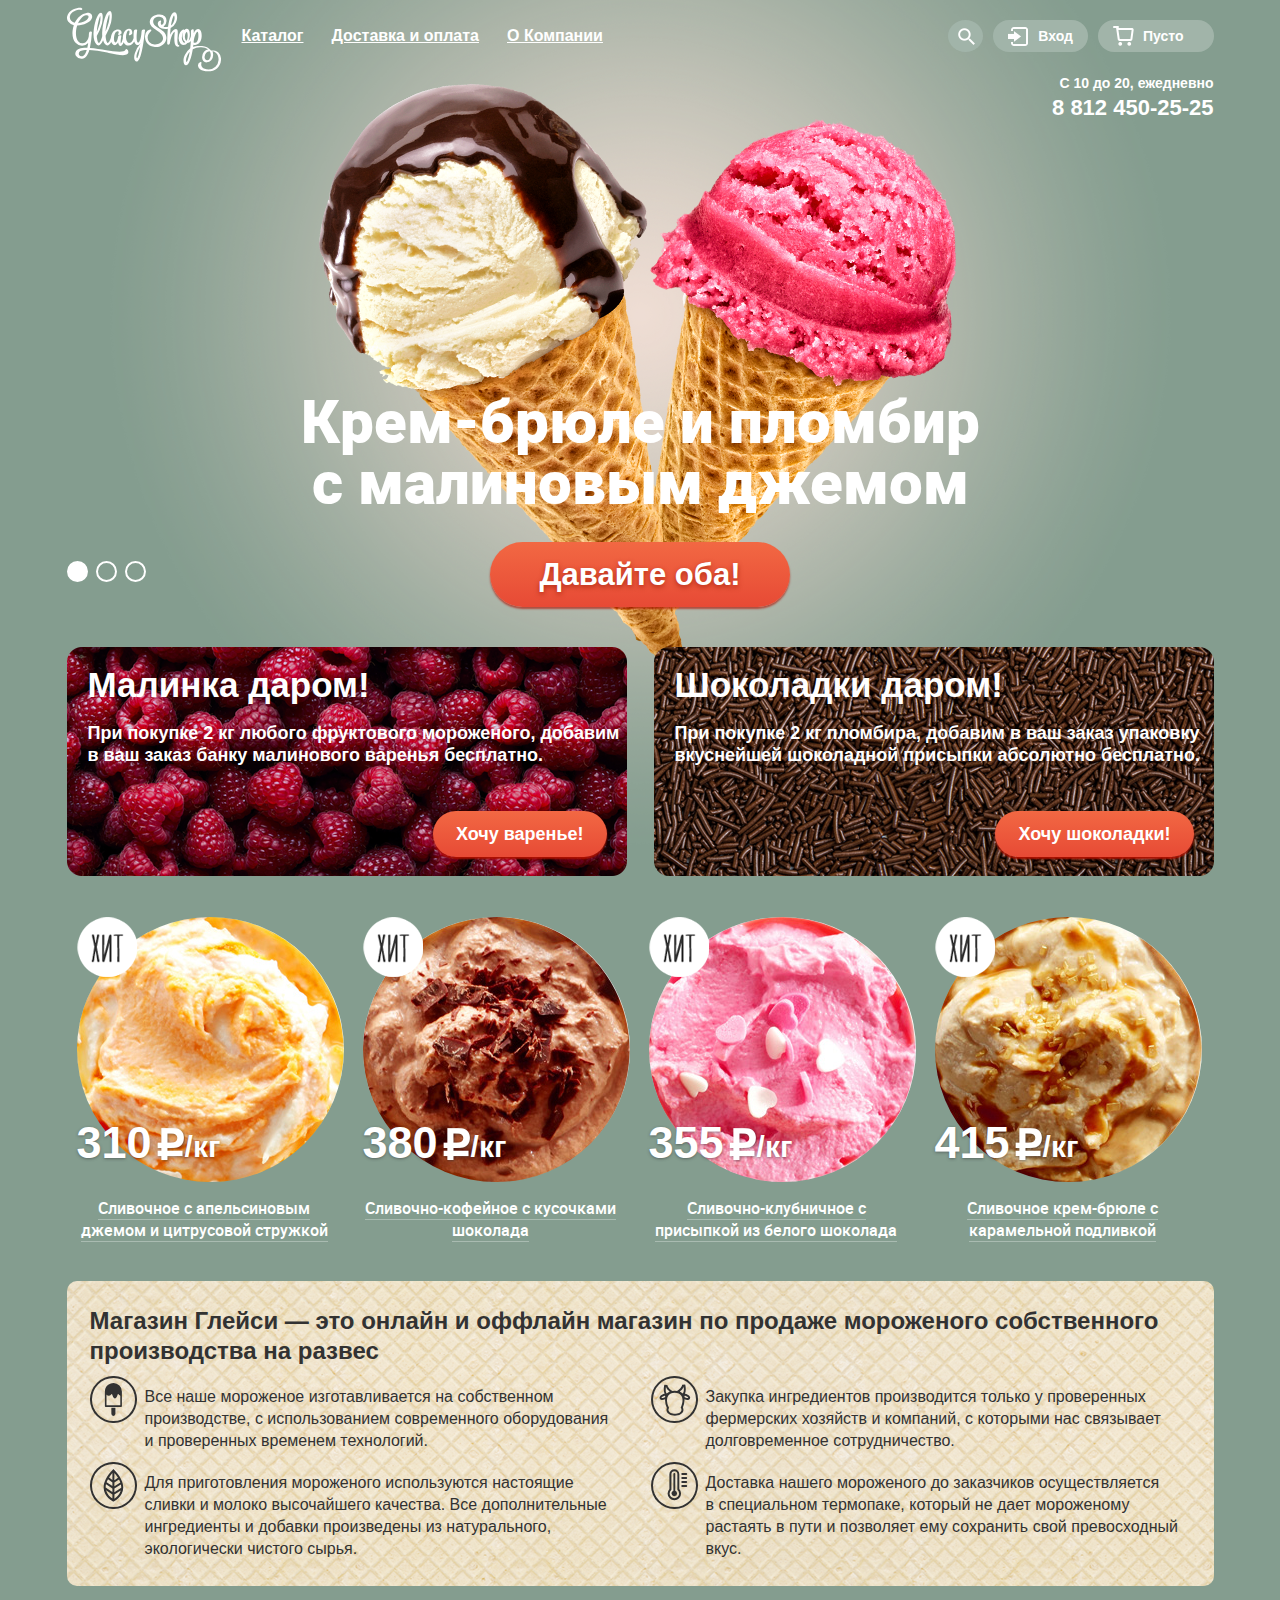
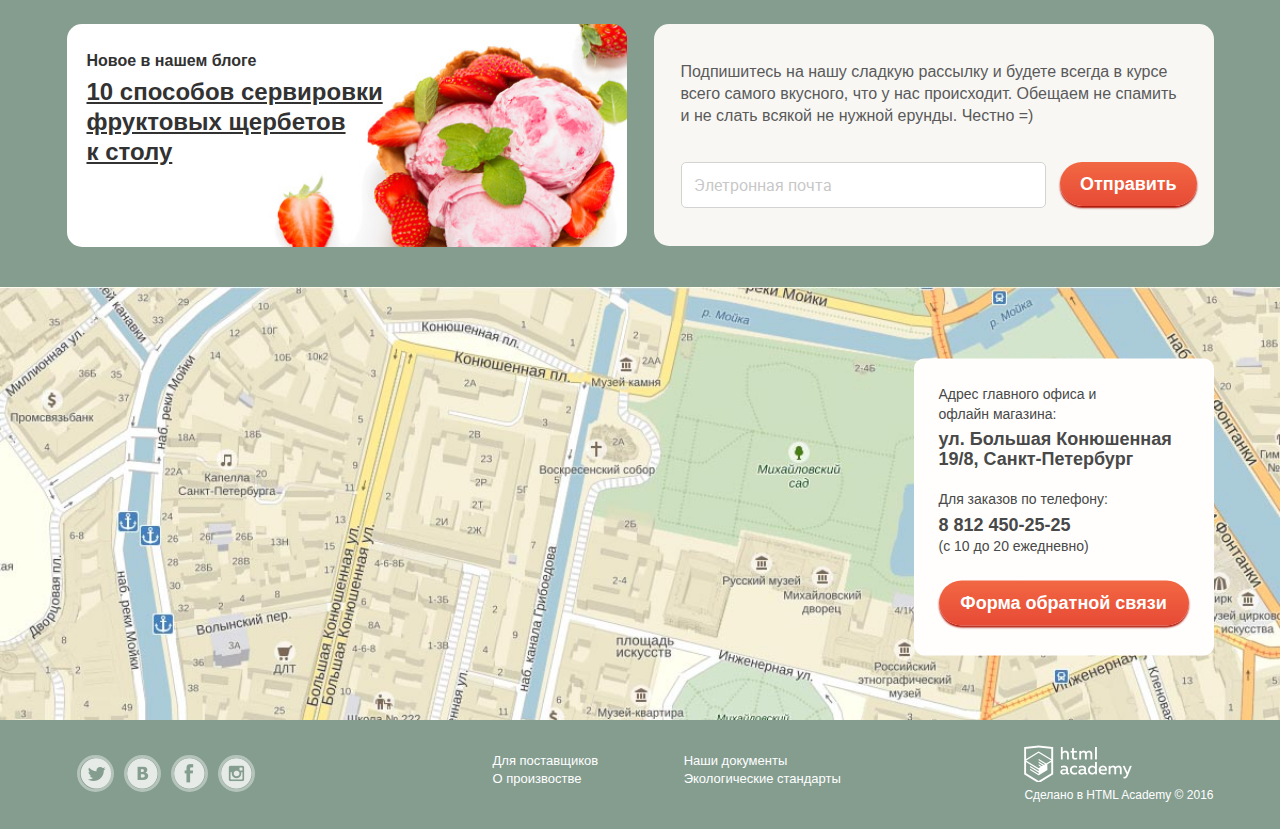
==== index.html @ 2d8edfc9 "16.05" ====
<!DOCTYPE html>
<html lang="ru">

<head>
    <meta charset="UTF-8">
    <title>Gllacy</title>
    <link rel="stylesheet" href="js/modernizr-custom.js">
    <link rel="stylesheet" href="css/normalize.css">
    <link href="css/style.min.css" rel="stylesheet">
</head>

<body>
    <input type="radio" id="btn-1" name="toggle" checked>
    <input type="radio" id="btn-2" name="toggle">
    <input type="radio" id="btn-3" name="toggle">
    <div class="site-wrapper">
        <div class="container">
            <header class="header-top clearfix">
                <nav class="navigation">
                    <img class="logo-img" src="img/main-logo.svg" width="154" height="65" alt="Лого">
                    <ul class="menu">
                        <li class="menu-item"><a href="catalog.html">Каталог</a>
                            <ul class="sub-menu">
                                <li><a href="#">Новинки</a></li>
                                <li><a href="#">Сливочное</a></li>
                                <li><a href="#">Щербеты</a></li>
                                <li><a href="#">Фруктовый лед</a></li>
                                <li><a href="#">Мелорин</a></li>
                            </ul>
                        </li>
                        <li class="menu-item"><a href="#">Доставка и оплата</a></li>
                        <li class="menu-item"><a href="#">О Компании</a></li>
                    </ul>
                </nav>
                <div class="site-actions">
                    <div class="search">
                        <a href="#"></a>
                        <div class="search-wrapper">
                            <form action="#" method="post">
                                <input type="search" name="search" placeholder="Что ищем?">
                            </form>
                        </div>
                    </div>
                    <div class="user-block">
                        <a href="#">Вход</a>
                        <div class="user-wrapper clearfix">
                            <form action="#" method="post">
                                <input type="email" name="email" placeholder="Электронная почта">
                                <input type="password" name="password" placeholder="Пароль">
                                <button type="submit" class="btn btn-user">Войти</button>
                                <ul class="user-items">
                                    <li class="user-item"><a href="#">Забыли пароль?</a></li>
                                    <li class="user-item"><a href="#">Новая регистрация</a></li>
                                </ul>
                            </form>
                        </div>
                    </div>
                    <div class=" basket ">
                        <a href="# ">Пусто</a>
                    </div>
                </div>
            </header>
            <div class="header-bottom clearfix ">
                <div class="site-info clearfix ">
                    <div class="work-time ">С 10 до 20, ежедневно</div>
                    <div class="phone ">8 812 450-25-25</div>
                </div>
            </div>
        </div>
        <main class="content clearfix">
            <div class="container">
                <div class="slider ">
                    <div class="slide" id="slide1">
                        <div class="slide-title ">Крем-брюле и пломбир с малиновым джемом</div>
                        <a class="slide-btn" href="# ">Давайте оба!</a>
                    </div>
                    <div class="slide" id="slide2">
                        <div class="slide-title ">Шоколадный пломбир и лимонный сорбет</div>
                        <a class="slide-btn" href="# ">Давайте оба!</a>
                    </div>
                    <div class="slide" id="slide3">
                        <div class="slide-title ">Пломбир с помадкой и клубничный щербет</div>
                        <a class="slide-btn" href="# ">Давайте оба!</a>
                    </div>
                    <div class="slider-controls ">
                        <label for="btn-1"></label>
                        <label for="btn-2"></label>
                        <label for="btn-3"></label>
                    </div>
                </div>
                <div class="banner clearfix ">
                    <div class="banner-item banner-item-left clearfix ">
                        <div class="banner-title ">Малинка даром!</div>
                        <div class="banner-description ">
                            <p>
                                При покупке 2 кг любого фруктового мороженого, добавим
                                <br> в ваш заказ банку малинового варенья бесплатно.
                            </p>
                        </div>
                        <a href="# " class="btn btn-link ">Хочу варенье!</a>
                    </div>
                    <div class="banner-item banner-item-right clearfix ">
                        <div class="banner-title ">Шоколадки даром!</div>
                        <div class="banner-description ">
                            <p>
                                При покупке 2 кг пломбира, добавим в ваш заказ упаковку
                                <br> вкуснейшей шоколадной присыпки абсолютно бесплатно.
                            </p>
                        </div>
                        <a href="# " class="btn btn-link ">Хочу шоколадки!</a>
                    </div>
                </div>
                <section class="products clearfix ">
                    <article class="products-item product-item-hit ">
                        <div class="product-img ">
                            <a href="# " class="product-link "><img src="img/orange-cream.jpg " width="267" height="267" alt="Картинка товара"></a>
                        </div>
                        <div class="product-price">
                            310<span class="product-icon"></span><span class="weight ">/кг</span>
                        </div>
                        <div class="product-title ">
                            <a href="# " class="product-title-link">Сливочное с апельсиновым джемом и цитрусовой стружкой</a>
                        </div>
                        <div class="product-btn">
                            <a class="btn btn-view" href="#">Быстрый просмотр</a>
                        </div>
                    </article>
                    <article class="products-item product-item-hit">
                        <div class="product-img ">
                            <a href="# " class="product-link "><img src="img/coffee-cream.jpg" width="267" height="267" alt="Картинка товара "></a>
                        </div>
                        <div class="product-price ">
                            380<span class="product-icon "></span><span class="weight ">/кг</span>
                        </div>
                        <div class="product-title ">
                            <a href="# " class="product-title-link ">Сливочно-кофейное с кусочками шоколада</a>
                        </div>
                        <div class="product-btn">
                            <a class="btn btn-view" href="#">Быстрый просмотр</a>
                        </div>
                    </article>
                    <article class="products-item product-item-hit ">
                        <div class="product-img ">
                            <a href="# " class="product-link "><img src="img/strawberry-сream.jpg " width="267" height="267" alt="Картинка товара"></a>
                        </div>
                        <div class="product-price ">
                            355<span class="product-icon "></span><span class="weight">/кг</span>
                        </div>
                        <div class="product-title ">
                            <a href="# " class="product-title-link ">Сливочно-клубничное с присыпкой из белого шоколада</a>
                        </div>
                        <div class="product-btn">
                            <a class="btn btn-view" href="#">Быстрый просмотр</a>
                        </div>
                    </article>
                    <article class="products-item product-item-hit ">
                        <div class="product-img ">
                            <a href="# " class="product-link "><img src="img/caramel-cream.jpg " width="267" height="267" alt="Картинка товара "></a>
                        </div>
                        <div class="product-price ">
                            415<span class="product-icon "></span><span class="weight">/кг</span>
                        </div>
                        <div class="product-title ">
                            <a href="# " class="product-title-link ">Сливочное крем-брюле с карамельной подливкой</a>
                        </div>
                        <div class="product-btn">
                            <a class="btn btn-view" href="#">Быстрый просмотр</a>
                        </div>
                    </article>
                </section>
                <article class="features clearfix ">
                    <div class="features-title ">
                        <p>
                            Магазин Глейси — это онлайн и оффлайн магазин по продаже мороженого собственного производства на развес
                        </p>
                    </div>
                    <div class="features-box-left">
                        <div class="feature-item feature-cream-icon">
                            <p>
                                Все наше мороженое изготавливается на собственном
                                <br/> производстве, с использованием современного оборудования
                                <br/> и проверенных временем технологий.
                            </p>
                        </div>
                        <div class="feature-item feature-leaf-icon">
                            <p>
                                Для приготовления мороженого используются настоящие
                                <br/> сливки и молоко высочайшего качества. Все дополнительные
                                <br/> ингредиенты и добавки произведены из натурального,
                                <br/> экологически чистого сырья.
                            </p>
                        </div>
                    </div>
                    <div class="features-box-right ">
                        <div class="feature-item feature-cow-icon">
                            <p>
                                Закупка ингредиентов производится только у проверенных
                                <br/> фермерских хозяйств и компаний, с которыми нас связывает
                                <br/> долговременное сотрудничество.
                                <br/>
                            </p>
                        </div>
                        <div class="feature-item feature-therm-icon">
                            <p>
                                Доставка нашего мороженого до заказчиков осуществляется
                                <br/> в специальном термопаке, который не дает мороженому
                                <br/> растаять в пути и позволяет ему сохранить свой превосходный
                                <br/> вкус.
                            </p>
                        </div>
                    </div>
                </article>
                <section class="news clearfix ">
                    <article class="news-box-blog ">
                        <div class="news-blog-title ">Новое в нашем блоге</div>
                        <div class="news-blog-text ">
                            <a href="# " class="news-blog-link">
                                <p>
                                    10 способов сервировки
                                    <br>фруктовых щербетов
                                    <br> к столу
                                </p>
                            </a>
                        </div>
                    </article>
                    <article class="news-box-email ">
                        <div class="email-text ">
                            <p>
                                Подпишитесь на нашу сладкую рассылку и будете всегда в курсе
                                <br/> всего самого вкусного, что у нас происходит. Обещаем не спамить
                                <br/> и не слать всякой не нужной ерунды. Честно =)
                            </p>
                        </div>
                        <form action="index.html " method="post">
                            <input type="email" name="email" placeholder="Элетронная почта">
                            <button class="btn btn-submit " type="submit" name="button">Отправить</button>
                        </form>
                    </article>
                </section>
            </div>
            <section class="contacts clearfix">
                <div class="container">
                    <article class="feedback">
                        <div class="feedback-text">
                            <p>
                                Адрес главного офиса и офлайн магазина:
                            </p>
                        </div>
                        <div class="feedback-address">
                            <p>
                                ул. Большая Конюшенная 19/8, Санкт-Петербург
                            </p>
                        </div>
                        <div class="feedback-text">
                            <p>
                                Для заказов по телефону:
                            </p>
                        </div>
                        <div class="feedback-phone">
                            <span>
                              8 812 450-25-25
                            </span>
                        </div>
                        <div class="feedback-text">
                            <p>
                                (с 10 до 20 ежедневно)
                            </p>
                        </div>
                        <a href="form.html" class="btn btn-feedback">Форма обратной связи</a>
                    </article>
                </div>
            </section>
            <div class="map-img ">
                <iframe src="https://www.google.com/maps/embed?pb=!1m18!1m12!1m3!1d1998.5991043651625!2d30.320894616253973!3d59.93879418187619!2m3!1f0!2f0!3f0!3m2!1i1024!2i768!4f13.1!3m3!1m2!1s0x4696310fca5ba729%3A0xea9c53d4493c879f!2z0JHQvtC70YzRiNCw0Y8g0JrQvtC90Y7RiNC10L3QvdCw0Y8g0YPQuy4sIDE5LCDQodCw0L3QutGCLdCf0LXRgtC10YDQsdGD0YDQsywgMTkxMTg2!5e0!3m2!1sru!2sru!4v1463131102841" width="100%" height="430" frameborder="0" style="border:0" allowfullscreen></iframe>
            </div>
        </main>
        <footer class="main-footer">
            <div class="container clearfix ">
                <section class="footer-social ">
                    <a class="social-btn social-btn-tw" href="#"></a>
                    <a class="social-btn social-btn-vk" href="#"></a>
                    <a class="social-btn social-btn-fb" href="#"></a>
                    <a class="social-btn social-btn-inst" href="#"></a>
                </section>
                <section class="info">
                    <ul class="footer-menu ">
                        <li>
                            <a href="#" class="heart-icon">Для поставщиков</a>
                        </li>
                        <li>
                            <a href="#">О произвостве</a>
                        </li>
                        <li>
                            <a href="#">Наши документы</a>
                        </li>
                        <li>
                            <a href="#">Экологические стандарты</a>
                        </li>
                    </ul>
                </section>
                <section class="footer-copyright">
                    <div class="footer-logo">
                        <img class="footer-logo-img " src="img/html-logo.png " width="108" height="37" alt="Лого" />
                    </div>
                    <div class="copyright">
                        Сделано в HTML Academy &copy; 2016
                    </div>
                </section>
            </div>
        </footer>
        <div class="modal-content">
            <a href="#" class="modal-content-close">Закрыть</a>
            <h2 class="modal-content-title">Мы обязательно вам ответим!</h2>
            <form class="login-form" action="#" method="post">
                <div class="textinput">
                    <input type="text" id="name" placeholder="Как вас зовут?" required/>
                    <label for="name"></label>
                </div>
                <div class="textinput">
                    <input type="email" id="email" placeholder="Ваша почта для ответа?" required/>
                    <label for="email"></label>
                </div>
                <textarea placeholder="Напишите что-нибудь..."></textarea>
                <button class="btn btn-submit" type="submit">Отправить</button>
            </form>
        </div>
    </div>
    <script src="js/script.min.js"></script>

</body>

</html>
---- css/style.min.css ----
body{font-family:"Roboto","Arial",sans-serif;min-width:1200px;color:#fff}body>input[type=radio]{display:none}.inner-page{background:#849d8f url(../img/bg-1.jpg);color:#fff}body,html{width:100%;height:100%}.site-wrapper{min-width:940px;background-color:#849d8f;background-image:url("../img/ice cream-1-bg.png");background-repeat:no-repeat;background-position:top center;-webkit-transition:background-image .5s ease,background-color .5s ease;transition:background-image .5s ease,background-color .5s ease}.site-wrapper:after,.site-wrapper:before{content:"";visibility:hidden;background-image:url("../img/ice cream-1-bg.png")}.site-wrapper:after{background-image:url("../img/ice cream-2-bg.png")}img{max-width:100%;height:auto}p,ul{padding:0;margin:0}li{list-style:none}a{text-decoration:none;color:#fff}a:hover{color:#ffbc9e}.clearfix::after{content:"";display:table;clear:both}.container{width:1147px;padding:0 26px;margin:0 auto}.inner-page .main-footer .container{border-top:1px solid #a9bbb1}.sprite-basket-goods-icon{width:21px;height:20px;background-position:-10px -10px}.sprite-basket-hover-icon,.sprite-basket-icon{width:21px;height:20px;background-position:-10px -50px}.sprite-basket-icon{background-position:-10px -90px}.sprite-check-active{width:20px;height:20px;background-position:-10px -130px}.sprite-check-disabled{width:20px;height:20px;background-position:-10px -170px}.sprite-check-hover-active{width:20px;height:20px;background-position:-10px -210px}.sprite-search-hover-icon,.sprite-search-icon{width:17px;height:17px;background-position:-10px -472px}.sprite-search-icon{background-position:-10px -509px}.sprite-sprite{width:61px;height:937px;background-position:-10px -546px}.sprite-user-hover-icon,.sprite-user-icon{width:20px;height:19px;background-position:-10px -1605px}.sprite-user-icon{background-position:-10px -1644px}.sprite-x-icon{width:10px;height:10px;background-position:-10px -1734px}.sprite-fb-icon,.sprite-inst-icon{width:31px;height:31px;background-position:-10px -10px}.sprite-inst-icon{background-position:-10px -61px}.sprite-tw-icon,.sprite-vk-icon{width:31px;height:31px;background-position:-10px -112px}.sprite-vk-icon{background-position:-10px -163px}.sprite{background-image:url(../img/sprite/sprite-radio.png);background-repeat:no-repeat;display:block}.sprite-radio-active{width:21px;height:22px;background-position:-10px -10px}.sprite-radio-disabled{width:21px;height:22px;background-position:-51px -10px}.sprite-radio-hover-active{width:21px;height:22px;background-position:-10px -52px}.header-top{min-height:75px}.logo-img{display:inline-block;vertical-align:top;width:154px;height:65px;padding-top:7px;float:left;margin-right:7px}.navigation{width:850px;float:left;font-size:16px;font-weight:700}.menu{padding:0;font-size:0;margin:20px 0 0}.menu>li,.menu>li>a{display:inline-block;vertical-align:top}.menu>li{position:relative;padding-bottom:5px}.menu>li>a{padding:7px 14px;font-size:16px;line-height:18px;text-decoration:underline}.menu>li:hover>a,.menu>li>a:active{color:#333;background:#f7f6f3;border-radius:30px;text-decoration:none}.menu>li>a:active{box-shadow:inset 0 2px 1px 0 #696969}.inner-page .menu a.nav-logo{padding:0}.inner-page .menu>.active>a{background:#d07058;border-radius:30px;text-decoration:none}.inner-page .navigation li.active{padding-bottom:5px}.sub-menu>li.creamy-active>a{background:#d07058}.sub-menu{position:absolute;margin:0;padding:0;font-size:0;left:0;top:100%;width:145px;background:#fff;border-radius:5px;z-index:10;display:none;box-shadow:0 20px 20px 0 rgba(0,0,0,.4);overflow:hidden}.sub-menu a{font-size:14px;line-height:16px;color:#373737;font-weight:400;padding:8px 0 8px 20px;text-decoration:none;position:relative}.inner-page .basket:hover .basket-form,.menu li:hover .sub-menu,.search:hover .search-wrapper,.sub-menu a,.user-block:hover .user-wrapper{display:block}.sub-menu>li:hover a{display:block;background:#fbded8;color:#373737}.sub-menu>li:active a{background:#f6b5a5;color:#373737}.sub-menu li:first-of-type a{font-weight:700}.sub-menu li:first-of-type a::after{content:"";position:absolute;left:6px;width:90%;bottom:0;height:1px;background:#d1d0ce}.site-actions{max-width:300px;float:right;margin-top:20px;margin-bottom:10px;font-size:0;font-weight:700}.basket,.search,.user-block{position:relative;display:inline-block;vertical-align:top;font-size:14px;line-height:16px}.basket,.search{padding-bottom:5px}.search a{display:block;width:35px;height:32px;border-radius:50%;margin-right:10px;background:#a1b4a9}.search a:hover,.search-wrapper,.search:hover a{background:#f8f7f4}.search a:hover::before,.search::before,.search:hover a::before{position:absolute;content:"";left:10px;bottom:12px;width:17px;height:17px;background-image:url(../img/sprite/sprite.png);background-repeat:no-repeat;background-position:-10px -509px}.search a:hover::before,.search:hover a::before{background-position:-10px -472px}.search-wrapper{display:none;position:absolute;right:5px;top:100%;width:325px;padding:20px 15px;border-radius:10px;box-shadow:0 20px 20px 0 rgba(0,0,0,.4);z-index:10}.search-wrapper input[type=search]{width:100%;padding:10px;font-size:14px;line-height:24px;color:#999;border-radius:5px;border:1px solid #d3d3d2;font-family:"Robotoregular","Arial",sans-serif;outline:none}.search-wrapper input[type=search]:hover{border:2px solid #d3d3d2;padding:9px;outline:none}.search-wrapper input[type=search]:focus{border:2px solid #8fbdec;padding:9px;outline:none}.user-block{padding-bottom:5px}.user-block>a{display:block;border-radius:30px;padding:8px 15px 8px 45px;margin-right:10px;background:#a1b4a9}.user-block:hover a,.user-block>a:hover{color:#373737;background:#f8f7f4}.user-block::before,.user-block:hover>a::before,.user-block>a:hover::before{position:absolute;left:15px;bottom:11px;content:"";width:20px;height:19px;background-image:url(../img/sprite/sprite.png);background-position:-10px -1644px}.user-block:hover>a::before,.user-block>a:hover::before{background-position:-10px -1605px}.user-wrapper{display:none;position:absolute;right:5px;top:100%;width:245px;padding:20px 15px;background:#f8f7f4;border-radius:10px;box-shadow:0 20px 20px 0 rgba(0,0,0,.4);z-index:10}.user-wrapper input[type=email],input[type=password]{width:240px;padding:10px;font-size:14px;line-height:24px;color:#999;border-radius:5px;margin-bottom:20px;border:1px solid #d3d3d2;font-family:"Robotoregular","Arial",sans-serif;box-sizing:border-box}.user-wrapper input[type=email]:hover,input[type=password]:hover{border:2px solid #d3d3d2;padding:9px;outline:none}.user-wrapper input[type=email]:focus,input[type=password]:focus{border:2px solid #8fbdec;padding:9px;outline:none}.user-wrapper a{display:inline-block;text-align:center;vertical-align:top;padding:0;margin:0 0 8px;font-size:13px;background:#f8f7f4;color:#323232;text-decoration:underline}.user-wrapper a:hover{color:#ffbc9e}.inner-page .basket{position:relative;padding-bottom:5px}.basket>a{display:block;border-radius:30px;padding:8px 30px 8px 45px;background:#a1b4a9}.inner-page .basket>a{padding-right:15px}.basket:hover>a,.basket>a:hover{color:#373737;background:#f8f7f4}.basket>a:before,.basket>a:hover::before,.inner-page .basket:hover>a:before,.inner-page .basket>a:before{position:absolute;left:15px;bottom:11px;content:"";width:21px;height:20px;background-image:url(../img/sprite/sprite.png);background-position:-10px -90px}.basket>a:hover::before,.inner-page .basket:hover>a:before,.inner-page .basket>a:before{background-position:-10px -10px}.basket>a:hover::before{background-position:-10px -50px}.inner-page .basket-form{position:absolute;right:5px;top:100%;display:none;padding:20px 15px;color:#323232;background:#f8f7f4;border-radius:10px;box-shadow:0 20px 20px 0 rgba(0,0,0,.4);z-index:10}.basket-form-top,table{width:535px;border-bottom:1px solid #cacac7}.basket-form-top{margin-bottom:15px}table{height:110px;font-size:13px;line-height:16px;font-weight:400;border-collapse:collapse;color:#323232}td{vertical-align:center}.column-close{width:20px;position:relative}.close-icon-strawberry::before,.close-icon::before{content:"";position:absolute;top:20px;left:0;width:10px;height:10px;background-image:url(../img/sprite/sprite.png);background-repeat:no-repeat;background-position:-10px -1734px;cursor:pointer}.close-icon-strawberry::before{top:10px}.column-img{text-align:center}.column-img-strawberry{width:33px;vertical-align:top}.column-text{width:260px;padding-left:10px}.column-text-strawberry{padding-bottom:5px}.column-weight{width:120px;text-align:left}.column-weight span{color:#999}.column-weight-strawberry{padding-bottom:20px}.column-price{width:70px;text-align:center}.column-price-strawberry{padding-bottom:20px}.basket-form-sum{float:right;margin-bottom:15px}.site-info{min-height:40px;max-width:270px;font-weight:700;float:right}.work-time{float:right;font-size:14px;line-height:16px;margin-bottom:5px}.phone{font-size:22px;line-height:24px;float:right}.slider{position:relative;padding-top:270px;text-align:center;color:#fff;margin-bottom:40px}.slide-title{font-family:"Robotoblack","Arial",sans-serif;width:700px;margin:0 auto 30px;font-weight:800;font-size:60px;line-height:61px}.slide-btn{display:inline-block;padding:12px 50px;font-weight:600;font-size:31px;line-height:41px;vertical-align:top;color:#fff;text-decoration:none;text-shadow:0 2px 5px rgba(160,32,11,.76);background:#f26843;background:-webkit-linear-gradient(top,#f26843 0%,#e74a35 100%);background:linear-gradient(to bottom,#f26843 0%,#e74a35 100%);border-radius:100px;box-shadow:0 2px 2px rgba(172,16,0,.64)}.slide-btn:hover{color:#fff;background:-webkit-linear-gradient(top,#f58669 0%,#ec6f5e 100%);background:linear-gradient(to bottom,#f58669 0%,#ec6f5e 100%);box-shadow:0 2px 2px #ac1000}.slide-btn:active{background:-webkit-linear-gradient(top,#d84732 0%,#e1613e 100%);background:linear-gradient(to bottom,#d84732 0%,#e1613e 100%);box-shadow:inset 0 2px 2px #ac1000}.slider-controls label{display:inline-block;width:17px;height:17px;margin-right:8px;vertical-align:top;background-color:transparent;border:2px solid #fff;border-radius:50%;cursor:pointer}.slider-controls label:hover{background:#b2c1b7}.slider-controls{position:absolute;bottom:25px;left:0;z-index:20;font-size:0}.slide,input[type=checkbox],input[type=radio]{display:none}#btn-1:checked~.site-wrapper #slide1,#btn-2:checked~.site-wrapper #slide2,#btn-3:checked~.site-wrapper #slide3{display:block}#btn-1:checked~.site-wrapper label[for=btn-1],#btn-2:checked~.site-wrapper label[for=btn-2],#btn-3:checked~.site-wrapper label[for=btn-3]{background-color:#fff}#btn-1:checked~.site-wrapper{background-color:#849d8f;background-image:url("../img/ice cream-3-bg.png")}#btn-2:checked~.site-wrapper{background-color:#8996a6;background-image:url("../img/ice cream-2-bg.png")}#btn-3:checked~.site-wrapper{background-color:#9d8b84;background-image:url("../img/ice cream-1-bg.png")}.btn{display:inline-block;vertical-align:top;font-weight:700;background:-webkit-linear-gradient(top,#f26843 0%,#e74a35 100%);background:linear-gradient(to bottom,#f26843 0%,#e74a35 100%);border-radius:30px;box-shadow:0 2px 2px 0 #ac1000;outline:none;border:none;cursor:pointer}.btn:hover{background:#f17d64;color:#fff;box-shadow:0 1px 2px 0 #ac1000}.btn:active{background:-webkit-linear-gradient(top,#e74a35 0%,#f26843 100%);background:linear-gradient(to bottom,#e74a35 0%,#f26843 100%);color:#fff;box-shadow:inset 0 2px 2px 0 #942718}.btn-new{padding:8px 27px;font-size:16px;line-height:16px;font-weight:500;background:#a6b7ad;color:#fcfcfc;border:2px solid #f9f9f9;box-shadow:none}.btn-new:hover{background:#fbfcfb;color:#353535;border-color:#fbfcfb;box-shadow:none}.btn-new:active{padding:10px 29px;background:#eaeaea;color:#353535;border:none;box-shadow:inset 0 2px 1px 0 #696969}.button{display:inline-block;vertical-align:top;margin-top:25px}.btn-feedback,.btn-link{font-size:18px;text-align:center}.btn-link{float:right;padding:11px 23px;margin-right:20px;line-height:24px}.btn-feedback{width:250px;min-height:44px;line-height:45px;vertical-align:middle;margin-top:20px;margin-bottom:30px}.btn-submit,.btn-user{font-size:18px;line-height:24px}.btn-submit{border:none;position:relative;padding:10px 20px;color:#fff}.btn-user{padding:10px 23px;color:#fefefe;float:left;margin-right:15px}.btn-basket,.btn-view{font-size:18px;line-height:24px;font-weight:700;padding:10px 15px}.btn-basket{clear:both;float:right}.btn-view{font-family:"Robotoregular","Arial",sans-serif;display:inline-block;vertical-align:top;text-align:center;width:80%;margin-bottom:5px}.breadcrumbs{float:left;margin-top:25px}.breadcrumbs ul{margin:0;padding:0;font-size:0}.breadcrumbs li{display:inline-block;vertical-align:top;font-size:14px;line-height:16px}.breadcrumbs li a{display:inline;border-bottom:1px solid #a9bbb1}.breadcrumbs li:last-child{margin-right:0}.breadcrumbs li::before{content:"»";margin-right:5px}.breadcrumbs li:first-child:before{display:none}.inner-page .page-title h1{padding:0;font-size:35px;line-height:41px;margin:0 0 25px}.filters{font-size:0;margin-bottom:30px;font-family:'Robotomedium';font-weight:500}.select{display:inline-block;vertical-align:top;font-size:16px;line-height:18px}.select-title{margin-left:15px;margin-bottom:7px;font-size:14px;line-height:16px}.form-top select,.form-top select:hover{background-repeat:no-repeat;background-position:90% center}.form-top select{height:36px;text-align:left;padding:6px 25px 6px 15px;margin-right:15px;border-radius:30px;outline:none;border:none;-webkit-appearance:none;-moz-appearance:none;-ms-appearance:none;appearance:none;text-indent:.01px;background-color:#a9bab0;color:#fff;background-image:url(../img/marker.png)}.form-top select:hover{background-color:#fff;color:#323232;background-image:url(../img/marker-hover.png)}.form-top select,.range,.range-title,.select-title{display:inline-block;vertical-align:top}.range-title{line-height:16px;margin-left:12px;margin-bottom:7px;font-size:14px}.range{margin-right:15px;font-size:16px}.range-filter{width:220px;margin:auto}.range-controls{position:relative;height:36px;padding:0 15px;background:#aabbb1;border-radius:30px;overflow:hidden}.scale{margin-top:17px;height:3px;background:#d7dcde}.bar{height:3px;width:117px;background:#f8f7f4}.toggle{position:absolute;top:9px;width:4px;height:4px;border:8px solid #fff;background:#ababab;cursor:pointer;border-radius:50%}.min-toggle,.toggle{left:30px}.max-toggle{left:140px}.max-toggle:hover,.min-toggle:hover{width:5px;height:5px}.radio{display:inline-block;vertical-align:top;font-size:16px}.radio-title{font-size:14px;line-height:16px;margin-left:12px;margin-bottom:7px}.radio-items li{display:inline-block;vertical-align:top}.radio span{margin-top:7px}.radio-items{font-size:16px;line-height:18px;background:#aabbb1;padding-top:9px;padding-bottom:9px;padding-right:15px;border-radius:30px}input[type=radio]+label{position:relative;cursor:pointer;line-height:18px;padding-left:45px}input[type=radio]+label::before{content:"";position:absolute;top:0;left:-10px;display:block;width:20px;height:20px;border:1px solid #f7f6f3;border-radius:50%;margin-left:25px;overflow:hidden}input[type=radio]+label:hover::before{content:"";width:18px;height:18px;border:2px solid #fff}input[type=radio]:checked+label::after{content:"";position:absolute;top:0;left:15px;width:21px;height:22px;background-image:url(../img/sprite/sprite-radio.png);background-position:-10px -10px;background-repeat:no-repeat}input[type=radio]:disabled+label::before{content:"";position:absolute;top:0;left:-10px;display:block;width:20px;height:20px;border:1px solid #b2c1b7;border-radius:50%;margin-left:25px;overflow:hidden}input[type=radio]:disabled+label::after{content:"";position:absolute;top:0;left:15px;width:21px;height:22px;background-image:url(../img/sprite/sprite-radio.png);background-position:-51px -10px;background-repeat:no-repeat}.form-top{margin-bottom:15px}.checkbox,.checkbox-items li,.checkbox-title,.pagination li{display:inline-block;vertical-align:top}.checkbox-title{font-size:14px;margin-left:13px;margin-bottom:5px}.checkbox-items ul{margin:0;padding:0}.checkbox-items{height:20px;width:700px;background:#aabbb1;padding-top:8px;padding-bottom:8px;border-radius:30px;margin-right:15px}input[type=checkbox]+label{position:relative;cursor:pointer;font-size:16px;padding-left:52px}input[type=checkbox]+label::before{content:"";position:absolute;top:0;left:-10px;display:block;width:18px;height:18px;border:1px solid #f7f6f3;border-radius:5px;margin-left:25px}input[type=checkbox]+label:hover::before{width:16px;height:16px;content:"";border:2px solid #fff}input[type=checkbox]:checked+label::after{content:"";position:absolute;top:0;left:15px;width:20px;height:20px;background-image:url(../img/sprite/sprite.png);background-position:-10px -130px}input[type=checkbox]:disabled+label::before{content:"";position:absolute;top:0;left:-10px;display:block;width:20px;height:20px;border:1px solid #b2c1b7;margin-left:25px;overflow:hidden}input[type=checkbox]:disabled+label::after{content:"";position:absolute;top:0;left:15px;width:21px;height:22px;background-image:url(../img/sprite/sprite.png);background-position:-10px -170px;background-repeat:no-repeat}.banner{margin-bottom:30px}.banner-title{padding-bottom:17px;font-size:35px;line-height:41px;font-weight:700}.banner-item{padding-top:17px;padding-bottom:20px;padding-left:21px;width:539px;border-radius:10px}.banner-item-left{float:left;background:url(../img/banner-bg.png) no-repeat}.banner-item-right{float:right;background:url(../img/banner-bg2.png) no-repeat}.banner-description{font-size:18px;padding-bottom:45px;line-height:22px;font-weight:700}.inner-page .products{margin-bottom:28px}.products{font-size:0}.products-item{display:inline-block;vertical-align:top;position:relative;padding:10px 10px 0;width:266px;margin-bottom:20px}.products-item:nth-child(4n){margin-right:0}.product-item-hit{position:relative}.product-item-hit::before{content:"";position:absolute;width:60px;height:60px;background:url(../img/hit.png) no-repeat 0 0}.product-title{display:inline-block;vertical-align:top;width:255px;padding-bottom:24px;max-height:40px;text-align:center}.product-title-link{font-family:"Robotomedium","Arial",sans-serif;display:inline;font-size:16px;line-height:22px;font-weight:400;border-bottom:1px solid #a9bbb1}.products-item:hover a.product-title-link{text-decoration:none;color:#fff;border:none}.product-price{position:absolute;top:210px;padding-right:40px;font-size:45px;font-weight:700;text-shadow:0 1px 3px rgba(49,50,53,.5)}.product-link{width:267px;height:265px;margin-bottom:15px;display:block;border-radius:50%;overflow:hidden}.product-icon{display:inline-block;vertical-align:top;width:29px;height:45px;margin-left:4px;background:url(../img/rub-icon.png) no-repeat 0 10px;text-shadow:0 1px 3px rgba(49,50,53,.5)}.product-btn{display:none;text-align:center;padding:0 10px 10px;background:rgba(248,247,244,.3);margin:0 -10px -59px;position:relative;z-index:2;border-radius:0 0 5px 5px}.products-item:hover{background:rgba(248,247,244,.2);z-index:2;border-radius:5px 5px 0 0;box-shadow:0 20px 20px rgba(0,0,0,.1)}.products-item:hover .product-btn{display:block;box-shadow:0 20px 20px rgba(0,0,0,.1)}.weight{display:inline-block;vertical-align:bottom;font-size:30px;line-height:45px;text-shadow:0 1px 3px rgba(49,50,53,.5)}.paginator{position:relative;font-size:0;float:right;margin-bottom:25px}.pagination{padding:0;margin:0;font-size:16px;line-height:18px;font-weight:700}.pagination li a{display:block;padding:4px 8px;color:#fff}.next,.prev{text-indent:-10000px;background-repeat:no-repeat}.prev{margin-right:10px;background:url(../img/prev-arrow.png) no-repeat center center}.next{margin-left:10px;background:url(../img/next-arrow.png) no-repeat center center}.pagination li a:hover{background:#9db1a5;border-radius:50%}.pagination li .prev:active,.pagination li .prev:hover{background-color:none;background:url(../img/prev-arrow.png) no-repeat center center;border-radius:0}.pagination li .next:active,.pagination li .next:hover{background-color:none;background:url(../img/next-arrow.png) no-repeat center center;border-radius:0}.pagination li a.active,.pagination li a:active{background-color:#fff;color:#000;border-radius:50%}.features{padding-top:25px;padding-left:23px;margin-bottom:38px;border-radius:10px;background:#e8d8b4 url(../img/seo-bg.png)}.features-title{padding-bottom:10px;font-size:24px;line-height:30px;font-weight:700;color:#323232}.features-box-left{margin-right:26px}.features-box-left,.features-box-right{position:relative;width:535px;float:left}.feature-item{padding-left:55px;padding-top:10px;color:#323232;font-size:16px;line-height:22px;font-weight:400;margin-bottom:26px}.feature-item:nth-child(2n){padding-top:20px}.feature-item:nth-child(odd){margin-bottom:0}.feature-cream-icon{background:url(../img/ice-cream-icon.svg) no-repeat 0 0}.feature-leaf-icon{background:url(../img/leaf-icon.svg) no-repeat 0 10px}.feature-cow-icon{background:url(../img/cow-icon.svg) no-repeat 0 0}.feature-therm-icon{background:url(../img/therm-icon.svg) no-repeat 0 10px}.news-box-blog{padding-top:26px;padding-left:20px;width:540px;float:left;background:url(../img/article-bg.jpg) no-repeat;background-size:cover;border-radius:15px}.news-blog-title{padding-bottom:5px;font-size:16px;font-weight:700;line-height:22px;color:#323232}.news-blog-text{padding-bottom:80px}.news-blog-link{font-size:24px;line-height:30px;font-weight:700;text-decoration:underline;color:#323232}.news-blog-link:hover{color:#e84d37}.news-box-email{padding-top:37px;padding-bottom:38px;padding-left:27px;width:533px;float:right;background:#f8f7f4;border-radius:15px}.email-text{padding-bottom:35px;font-size:16px;line-height:22px;color:#5a5a5a;font-weight:400}.news-box-email input[type=email]{width:365px;padding:10px 25px 10px 12px;min-height:40px;font-family:"Robotoregular","Arial",sans-serif;border:1px solid #d3d3d2;border-radius:5px;margin-right:10px;font-size:16px;line-height:24px;color:#999;box-sizing:border-box}.news-box-email input[type=email]:hover{padding:9px 24px 9px 11px;border:2px solid #d3d3d2;outline:none}.news-box-email input[type=email]:focus{padding:9px 24px 9px 11px;border:2px solid #8fbdec;outline:none}.news{margin-bottom:40px}.container{position:relative}.feedback{position:absolute;top:220px;right:26px;-webkit-transform:translateY(-50%);transform:translateY(-50%);width:250px;padding-top:25px;padding-left:25px;padding-right:25px;background:#fffefd;border-radius:10px}.feedback-text{width:195px;color:#484948;font-size:14px;line-height:20px;font-weight:400px;margin-bottom:5px}.feedback-address,.feedback-phone{font-size:18px;color:#484948;font-weight:700}.feedback-address{margin-bottom:20px;line-height:20px}.feedback-phone{line-height:22px}.modal-content{display:none;position:fixed;top:50%;left:50%;margin-top:-232px;margin-left:-238px;width:480px;padding:20px 20px 0;color:#999;background:#f8f7f4;z-index:1000;box-sizing:border-box}@-webkit-keyframes bounce{0%{-webkit-transform:translateY(-2000px);transform:translateY(-2000px)}70%{-webkit-transform:translateY(30px);transform:translateY(30px)}90%{-webkit-transform:translateY(-10px);transform:translateY(-10px)}to{-webkit-transform:translateY(0);transform:translateY(0)}}.modal-content-show{display:block;-webkit-animation:bounce .6s;animation:bounce .6s}.modal-content-close{display:block;height:22px;position:absolute;top:10px;right:15px;width:22px;font-size:0;border:0;outline:0;cursor:pointer;z-index:100}.modal-content-close::after,.modal-content-close::before{content:"";position:absolute;top:10px;left:2px;width:19px;height:3px;background:#000;border-radius:1px}.modal-content-close::before{-webkit-transform:rotate(45deg);transform:rotate(45deg)}.modal-content-close::after{-webkit-transform:rotate(-45deg);transform:rotate(-45deg)}.modal-content-title{font-size:24px;line-height:28px;padding:0;margin:0 0 20px;color:#323232}.body{font-family:sans-serif;margin:0 auto;width:100%;max-width:500px}.textinput{height:44px;margin-bottom:20px;position:relative;width:100%}.textinput input,.textinput label{width:60%;cursor:text;font-size:16px;line-height:24px;padding:9px 15px;position:absolute}.textinput input{border:1px solid #d3d3d2;border-radius:5px}.textinput input:hover{border:2px solid #d3d3d2;padding:8px 14px;border-radius:5px}.textinput input:focus{border:2px solid #8fbdec;padding:8px 14px;border-radius:5px;outline:none}.textinput label{color:#d3d3d2}textarea{width:95%;padding:12px 11px;min-height:155px;margin-bottom:20px;border-radius:5px;border:1px solid #d3d3d2}textarea:hover{border:1px solid #d3d3d2;box-shadow:0 0 0 1px #d3d3d2}textarea:focus{border:1px solid #8fbdec;box-shadow:0 0 0 1px #d3d3d2;outline:none}.login-form .btn-submit{float:right;margin-bottom:28px}.map-img{height:433px;background:url(../img/map.jpg) 0 0 no-repeat;background-size:cover}.footer-social{padding-left:10px;min-height:45px;margin-top:35px;margin-bottom:27px;margin-right:28px;font-size:0;width:370px;float:left}.social-btn{display:inline-block;vertical-align:top;font-size:16px;border:3px solid #c2cec7;border-radius:50%;margin-right:10px;background-image:url(../img/sprite/sprite-social.png);background-repeat:no-repeat}.social-btn-tw,.social-btn-tw:active,.social-btn-tw:hover{width:31px;height:31px;background-position:-10px -112px;opacity:.8}.social-btn-tw:active,.social-btn-tw:hover{opacity:1}.social-btn-tw:active{box-shadow:0 2px 1px 0 #888 inset}.social-btn-vk,.social-btn-vk:active,.social-btn-vk:hover{width:31px;height:31px;background-position:-10px -163px;opacity:.8}.social-btn-vk:active,.social-btn-vk:hover{opacity:1}.social-btn-vk:active{box-shadow:0 2px 1px 0 #888 inset}.social-btn-fb{opacity:.8}.social-btn-fb,.social-btn-fb:active,.social-btn-fb:hover{width:31px;height:31px;background-position:-10px -10px}.social-btn-fb:hover{opacity:1}.social-btn-fb:active{box-shadow:0 2px 1px 0 #888 inset;opasity:1}.social-btn-inst,.social-btn-inst:active,.social-btn-inst:hover{width:31px;height:31px;background-position:-10px -61px;opacity:.8}.social-btn-inst:active,.social-btn-inst:hover{opacity:1}.social-btn-inst:active{box-shadow:0 2px 1px 0 #888 inset}.info{min-height:45px;float:left;margin-top:32px;margin-bottom:27px;margin-right:20px}.info a:hover{color:#fff;text-decoration:underline}.footer-menu{-webkit-column-count:2;-moz-column-count:2;column-count:2}.footer-menu li a{font-size:13px;line-height:18px;display:block;position:relative;padding-left:18px}.footer-menu li a::before{display:none;content:"";position:absolute;top:2px;left:0;width:15px;height:15px;background:url(../img/heart.svg) no-repeat 0 0}.footer-menu,.footer-menu li a:hover::before{display:block}.copyright{font-size:12px;line-height:18px}.footer-copyright{margin-top:25px;margin-bottom:25px;max-width:255px;float:right}@font-face{font-family:'robotoblack';src:url(../fonts/roboto-black-webfont.woff2) format('woff2'),url(../fonts/roboto-black-webfont.woff) format('woff');font-weight:400;font-style:normal}@font-face{font-family:'robotoblack_italic';src:url(../fonts/roboto-blackitalic-webfont.woff2) format('woff2'),url(../fonts/roboto-blackitalic-webfont.woff) format('woff');font-weight:400;font-style:normal}@font-face{font-family:'robotobold';src:url(../fonts/roboto-bold-webfont.woff2) format('woff2'),url(../fonts/roboto-bold-webfont.woff) format('woff');font-weight:400;font-style:normal}@font-face{font-family:'robotobold_italic';src:url(../fonts/roboto-bolditalic-webfont.woff2) format('woff2'),url(../fonts/roboto-bolditalic-webfont.woff) format('woff');font-weight:400;font-style:normal}@font-face{font-family:'robotoitalic';src:url(../fonts/roboto-italic-webfont.woff2) format('woff2'),url(../fonts/roboto-italic-webfont.woff) format('woff');font-weight:400;font-style:normal}@font-face{font-family:'robotolight';src:url(../fonts/roboto-light-webfont.woff2) format('woff2'),url(../fonts/roboto-light-webfont.woff) format('woff');font-weight:400;font-style:normal}@font-face{font-family:'robotolight_italic';src:url(../fonts/roboto-lightitalic-webfont.woff2) format('woff2'),url(../fonts/roboto-lightitalic-webfont.woff) format('woff');font-weight:400;font-style:normal}@font-face{font-family:'robotomedium';src:url(../fonts/roboto-medium-webfont.woff2) format('woff2'),url(../fonts/roboto-medium-webfont.woff) format('woff');font-weight:400;font-style:normal}@font-face{font-family:'robotomedium_italic';src:url(../fonts/roboto-mediumitalic-webfont.woff2) format('woff2'),url(../fonts/roboto-mediumitalic-webfont.woff) format('woff');font-weight:400;font-style:normal}@font-face{font-family:'robotoregular';src:url(../fonts/roboto-regular-webfont.woff2) format('woff2'),url(../fonts/roboto-regular-webfont.woff) format('woff');font-weight:400;font-style:normal}@font-face{font-family:'robotothin';src:url(../fonts/roboto-thin-webfont.woff2) format('woff2'),url(../fonts/roboto-thin-webfont.woff) format('woff');font-weight:400;font-style:normal}@font-face{font-family:'robotothin_italic';src:url(../fonts/roboto-thinitalic-webfont.woff2) format('woff2'),url(../fonts/roboto-thinitalic-webfont.woff) format('woff');font-weight:400;font-style:normal}
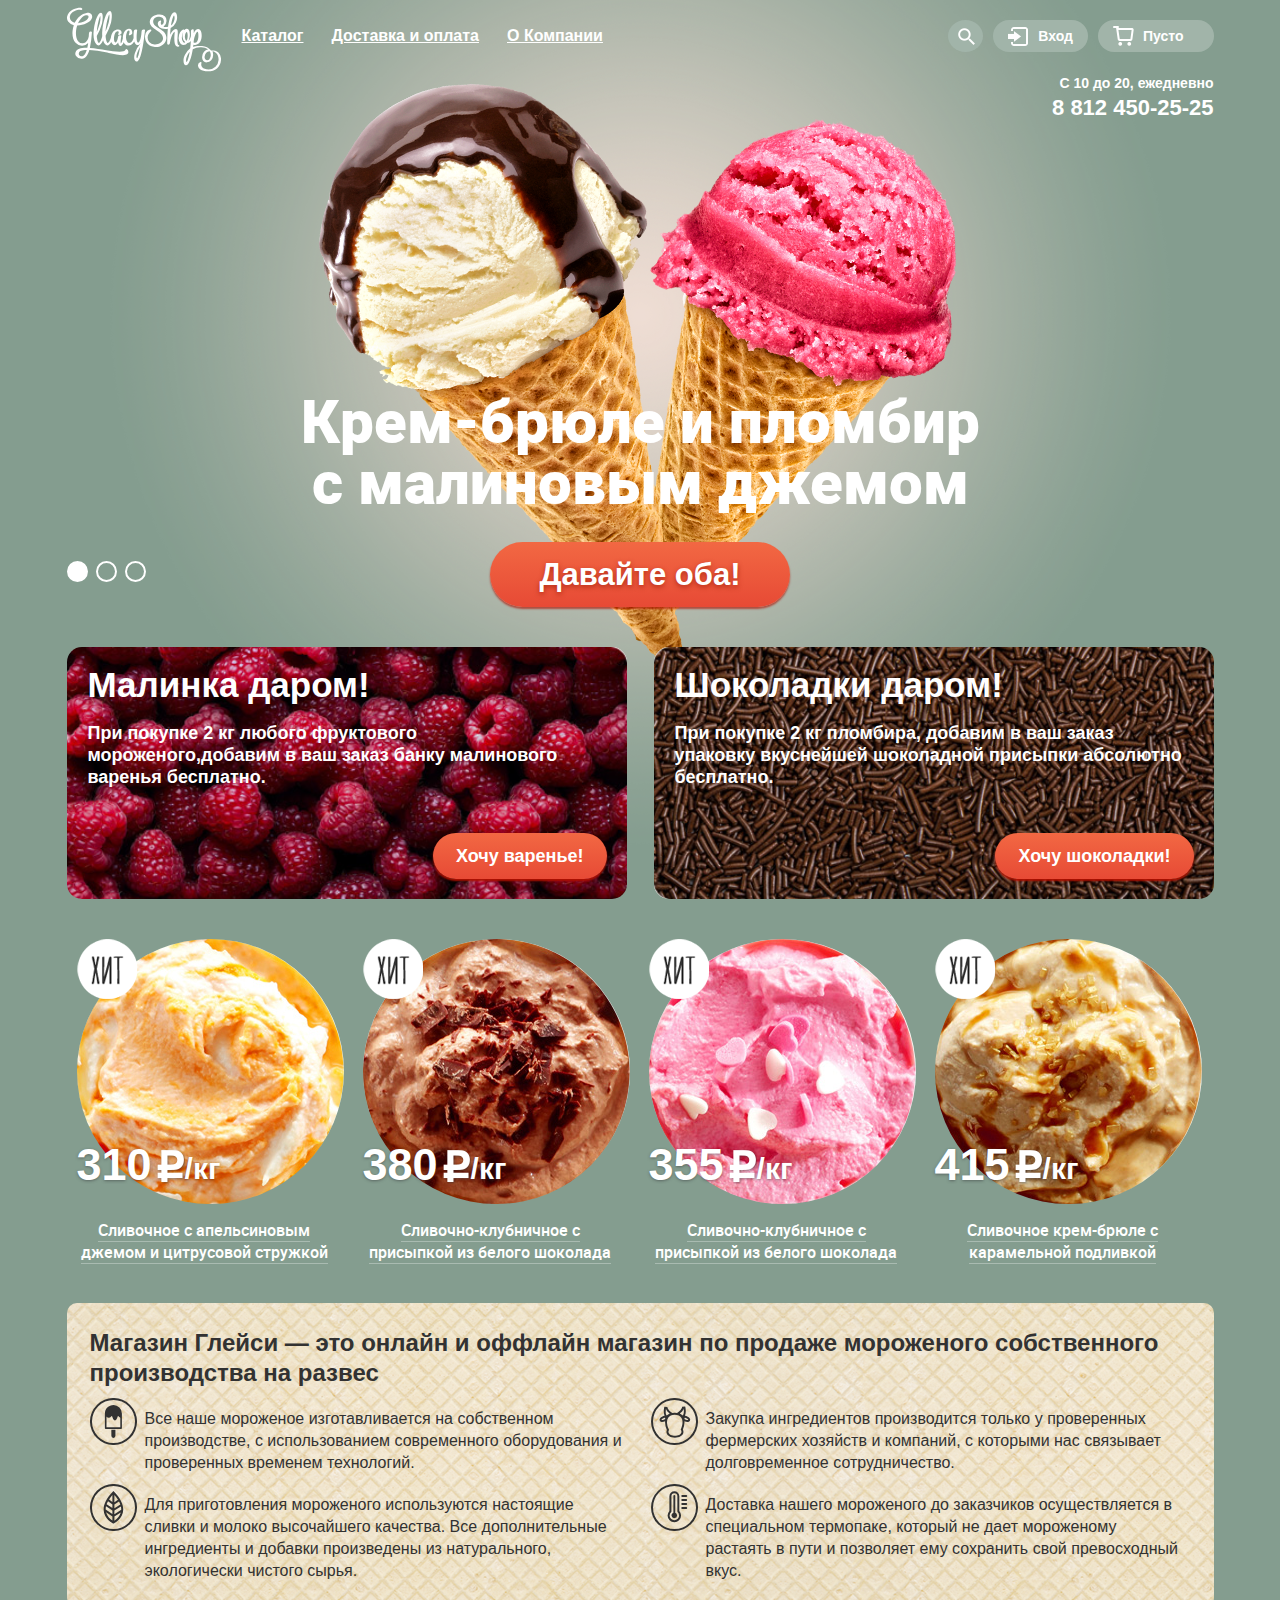
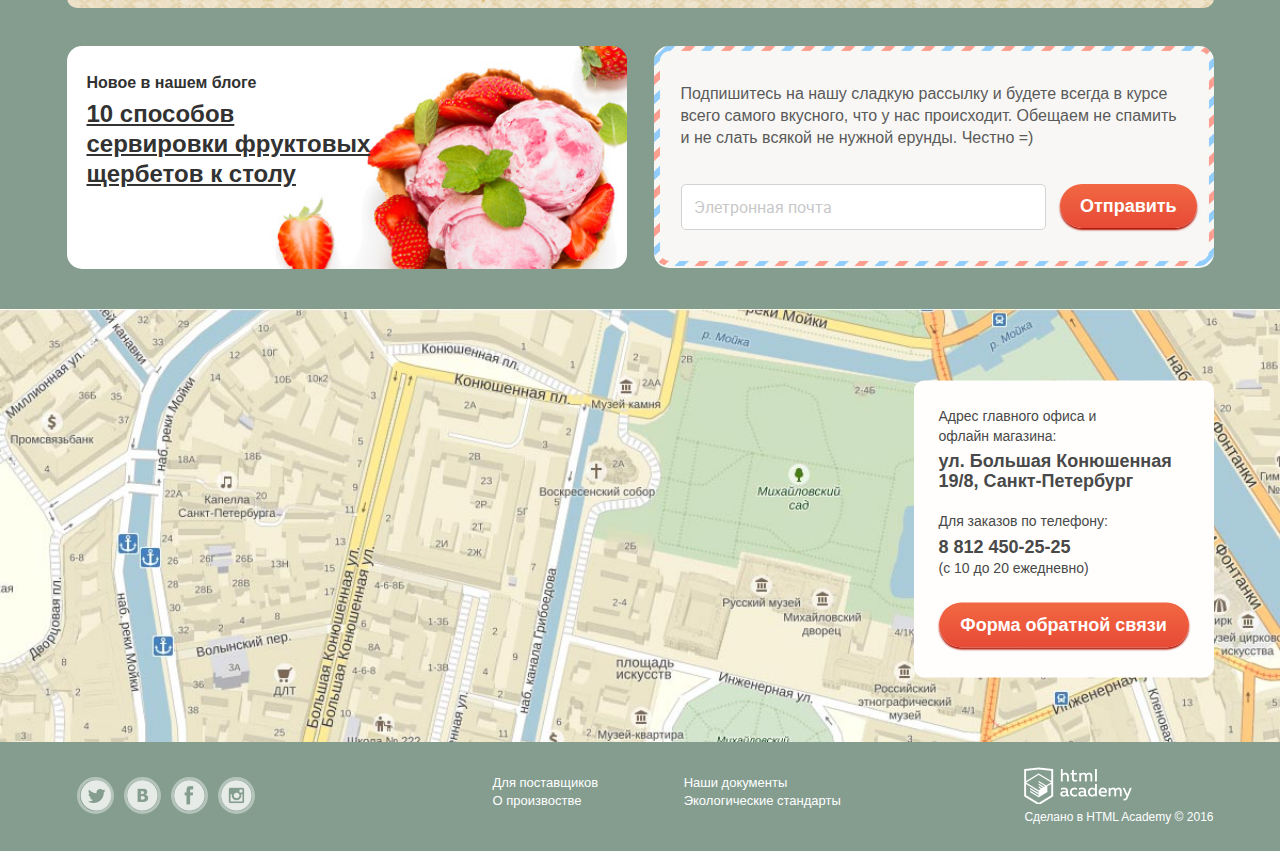
==== commit de7b69e0: "Правки 18/05" ====
--- a/index.html
+++ b/index.html
@@ -3,8 +3,9 @@
 
 <head>
     <meta charset="UTF-8">
+    <meta http-equiv="X-UA-Compatible" content="IE=edge, chrome=1" />
+    <meta name="viewport" сontent="width=device-width">
     <title>Gllacy</title>
-    <link rel="stylesheet" href="js/modernizr-custom.js">
     <link rel="stylesheet" href="css/normalize.css">
     <link href="css/style.min.css" rel="stylesheet">
 </head>
@@ -55,185 +56,148 @@
                             </form>
                         </div>
                     </div>
-                    <div class=" basket ">
-                        <a href="# ">Пусто</a>
+                    <div class="basket">
+                        <a href="#">Пусто</a>
                     </div>
                 </div>
             </header>
-            <div class="header-bottom clearfix ">
-                <div class="site-info clearfix ">
-                    <div class="work-time ">С 10 до 20, ежедневно</div>
-                    <div class="phone ">8 812 450-25-25</div>
+            <div class="header-bottom clearfix">
+                <div class="site-info clearfix">
+                    <div class="work-time">С 10 до 20, ежедневно</div>
+                    <div class="phone">8 812 450-25-25</div>
                 </div>
             </div>
         </div>
         <main class="content clearfix">
             <div class="container">
-                <div class="slider ">
+                <div class="slider">
                     <div class="slide" id="slide1">
-                        <div class="slide-title ">Крем-брюле и пломбир с малиновым джемом</div>
+                        <div class="slide-title">Крем-брюле и пломбир с малиновым джемом</div>
                         <a class="slide-btn" href="# ">Давайте оба!</a>
                     </div>
                     <div class="slide" id="slide2">
-                        <div class="slide-title ">Шоколадный пломбир и лимонный сорбет</div>
-                        <a class="slide-btn" href="# ">Давайте оба!</a>
+                        <div class="slide-title">Шоколадный пломбир и лимонный сорбет</div>
+                        <a class="slide-btn" href="#">Давайте оба!</a>
                     </div>
                     <div class="slide" id="slide3">
-                        <div class="slide-title ">Пломбир с помадкой и клубничный щербет</div>
-                        <a class="slide-btn" href="# ">Давайте оба!</a>
-                    </div>
-                    <div class="slider-controls ">
+                        <div class="slide-title">Пломбир с помадкой и клубничный щербет</div>
+                        <a class="slide-btn" href="#">Давайте оба!</a>
+                    </div>
+                    <div class="slider-controls">
                         <label for="btn-1"></label>
                         <label for="btn-2"></label>
                         <label for="btn-3"></label>
                     </div>
                 </div>
-                <div class="banner clearfix ">
-                    <div class="banner-item banner-item-left clearfix ">
-                        <div class="banner-title ">Малинка даром!</div>
-                        <div class="banner-description ">
-                            <p>
-                                При покупке 2 кг любого фруктового мороженого, добавим
-                                <br> в ваш заказ банку малинового варенья бесплатно.
-                            </p>
-                        </div>
-                        <a href="# " class="btn btn-link ">Хочу варенье!</a>
-                    </div>
-                    <div class="banner-item banner-item-right clearfix ">
-                        <div class="banner-title ">Шоколадки даром!</div>
-                        <div class="banner-description ">
-                            <p>
-                                При покупке 2 кг пломбира, добавим в ваш заказ упаковку
-                                <br> вкуснейшей шоколадной присыпки абсолютно бесплатно.
-                            </p>
-                        </div>
-                        <a href="# " class="btn btn-link ">Хочу шоколадки!</a>
-                    </div>
-                </div>
-                <section class="products clearfix ">
-                    <article class="products-item product-item-hit ">
-                        <div class="product-img ">
-                            <a href="# " class="product-link "><img src="img/orange-cream.jpg " width="267" height="267" alt="Картинка товара"></a>
-                        </div>
-                        <div class="product-price">
-                            310<span class="product-icon"></span><span class="weight ">/кг</span>
-                        </div>
-                        <div class="product-title ">
-                            <a href="# " class="product-title-link">Сливочное с апельсиновым джемом и цитрусовой стружкой</a>
+                <div class="banner clearfix">
+                    <div class="banner-item banner-item-left clearfix">
+                        <div class="banner-title">Малинка даром!</div>
+                        <p class="banner-description">
+                            При покупке 2 кг любого фруктового мороженого,добавим в ваш заказ банку малинового варенья бесплатно.
+                        </p>
+                        <a href="#" class="btn btn-link">Хочу варенье!</a>
+                    </div>
+                    <div class="banner-item banner-item-right clearfix">
+                        <div class="banner-title">Шоколадки даром!</div>
+                        <p class="banner-description">
+                            При покупке 2 кг пломбира, добавим в ваш заказ упаковку вкуснейшей шоколадной присыпки абсолютно бесплатно.
+                        </p>
+                        <a href="#" class="btn btn-link">Хочу шоколадки!</a>
+                    </div>
+                </div>
+                <section class="products clearfix">
+                    <article class="products-item product-item-hit">
+                        <div class="product-img">
+                            <a href="#" class="product-link"><img src="img/orange-cream.jpg" width="267" height="267" alt="Картинка товара"></a>
+                        </div>
+                        <div class="product-price">
+                            310<span class="product-icon"></span><span class="weight">/кг</span>
+                        </div>
+                        <div class="product-title">
+                            <a href="#" class="product-title-link">Сливочное с апельсиновым джемом и цитрусовой стружкой</a>
                         </div>
                         <div class="product-btn">
                             <a class="btn btn-view" href="#">Быстрый просмотр</a>
                         </div>
                     </article>
+                      <article class="products-item product-item-hit">
+                        <div class="product-img">
+                            <a href="#" class="product-link"><img src="img/coffee-cream.jpg" width="267" height="267" alt="Картинка товара"></a>
+                        </div>
+                        <div class="product-price">
+                            380<span class="product-icon"></span><span class="weight">/кг</span>
+                        </div>
+                        <div class="product-title">
+                            <a href="#" class="product-title-link">Сливочно-клубничное с присыпкой из белого шоколада</a>
+                        </div>
+                        <div class="product-btn">
+                            <a class="btn btn-view" href="#">Быстрый просмотр</a>
+                        </div>
+                    </article>
                     <article class="products-item product-item-hit">
-                        <div class="product-img ">
-                            <a href="# " class="product-link "><img src="img/coffee-cream.jpg" width="267" height="267" alt="Картинка товара "></a>
-                        </div>
-                        <div class="product-price ">
-                            380<span class="product-icon "></span><span class="weight ">/кг</span>
-                        </div>
-                        <div class="product-title ">
-                            <a href="# " class="product-title-link ">Сливочно-кофейное с кусочками шоколада</a>
+                        <div class="product-img">
+                            <a href="#" class="product-link"><img src="img/strawberry-cream.jpg" width="267" height="267" alt="Картинка товара"></a>
+                        </div>
+                        <div class="product-price">
+                            355<span class="product-icon"></span><span class="weight">/кг</span>
+                        </div>
+                        <div class="product-title">
+                            <a href="#" class="product-title-link">Сливочно-клубничное с присыпкой из белого шоколада</a>
                         </div>
                         <div class="product-btn">
                             <a class="btn btn-view" href="#">Быстрый просмотр</a>
                         </div>
                     </article>
-                    <article class="products-item product-item-hit ">
-                        <div class="product-img ">
-                            <a href="# " class="product-link "><img src="img/strawberry-сream.jpg " width="267" height="267" alt="Картинка товара"></a>
-                        </div>
-                        <div class="product-price ">
-                            355<span class="product-icon "></span><span class="weight">/кг</span>
-                        </div>
-                        <div class="product-title ">
-                            <a href="# " class="product-title-link ">Сливочно-клубничное с присыпкой из белого шоколада</a>
-                        </div>
-                        <div class="product-btn">
-                            <a class="btn btn-view" href="#">Быстрый просмотр</a>
-                        </div>
-                    </article>
-                    <article class="products-item product-item-hit ">
-                        <div class="product-img ">
-                            <a href="# " class="product-link "><img src="img/caramel-cream.jpg " width="267" height="267" alt="Картинка товара "></a>
-                        </div>
-                        <div class="product-price ">
-                            415<span class="product-icon "></span><span class="weight">/кг</span>
-                        </div>
-                        <div class="product-title ">
-                            <a href="# " class="product-title-link ">Сливочное крем-брюле с карамельной подливкой</a>
-                        </div>
-                        <div class="product-btn">
-                            <a class="btn btn-view" href="#">Быстрый просмотр</a>
-                        </div>
-                    </article>
-                </section>
-                <article class="features clearfix ">
-                    <div class="features-title ">
-                        <p>
-                            Магазин Глейси — это онлайн и оффлайн магазин по продаже мороженого собственного производства на развес
-                        </p>
-                    </div>
+                    <article class="products-item product-item-hit">
+                        <div class="product-img">
+                            <a href="#" class="product-link"><img src="img/caramel-cream.jpg" width="267" height="267" alt="Картинка товара"></a>
+                        </div>
+                        <div class="product-price">
+                            415<span class="product-icon"></span><span class="weight">/кг</span>
+                        </div>
+                        <div class="product-title">
+                            <a href="#" class="product-title-link">Сливочное крем-брюле с карамельной подливкой</a>
+                        </div>
+                        <div class="product-btn ">
+                            <a class="btn btn-view" href="#">Быстрый просмотр</a>
+                        </div>
+                    </article>
+                </section>
+                <article class="features clearfix">
+                    <p class="features-title">
+                        Магазин Глейси — это онлайн и оффлайн магазин по продаже мороженого собственного производства на развес
+                    </p>
                     <div class="features-box-left">
-                        <div class="feature-item feature-cream-icon">
-                            <p>
-                                Все наше мороженое изготавливается на собственном
-                                <br/> производстве, с использованием современного оборудования
-                                <br/> и проверенных временем технологий.
-                            </p>
-                        </div>
-                        <div class="feature-item feature-leaf-icon">
-                            <p>
-                                Для приготовления мороженого используются настоящие
-                                <br/> сливки и молоко высочайшего качества. Все дополнительные
-                                <br/> ингредиенты и добавки произведены из натурального,
-                                <br/> экологически чистого сырья.
-                            </p>
-                        </div>
-                    </div>
-                    <div class="features-box-right ">
-                        <div class="feature-item feature-cow-icon">
-                            <p>
-                                Закупка ингредиентов производится только у проверенных
-                                <br/> фермерских хозяйств и компаний, с которыми нас связывает
-                                <br/> долговременное сотрудничество.
-                                <br/>
-                            </p>
-                        </div>
-                        <div class="feature-item feature-therm-icon">
-                            <p>
-                                Доставка нашего мороженого до заказчиков осуществляется
-                                <br/> в специальном термопаке, который не дает мороженому
-                                <br/> растаять в пути и позволяет ему сохранить свой превосходный
-                                <br/> вкус.
-                            </p>
-                        </div>
+                        <p class="feature-item feature-cream-icon">
+                            Все наше мороженое изготавливается на собственном производстве, с использованием современного оборудования и проверенных временем технологий.
+                        </p>
+                        <p class="feature-item feature-leaf-icon">
+                            Для приготовления мороженого используются настоящие сливки и молоко высочайшего качества. Все дополнительные ингредиенты и добавки произведены из натурального, экологически чистого сырья.
+                        </p>
+                    </div>
+                    <div class="features-box-right">
+                        <p class="feature-item feature-cow-icon">
+                            Закупка ингредиентов производится только у проверенных фермерских хозяйств и компаний, с которыми нас связывает долговременное сотрудничество.
+                        </p>
+                        <p class="feature-item feature-therm-icon">
+                            Доставка нашего мороженого до заказчиков осуществляется в специальном термопаке, который не дает мороженому растаять в пути и позволяет ему сохранить свой превосходный вкус.
+                        </p>
                     </div>
                 </article>
-                <section class="news clearfix ">
-                    <article class="news-box-blog ">
-                        <div class="news-blog-title ">Новое в нашем блоге</div>
-                        <div class="news-blog-text ">
-                            <a href="# " class="news-blog-link">
-                                <p>
-                                    10 способов сервировки
-                                    <br>фруктовых щербетов
-                                    <br> к столу
-                                </p>
-                            </a>
-                        </div>
-                    </article>
-                    <article class="news-box-email ">
-                        <div class="email-text ">
-                            <p>
-                                Подпишитесь на нашу сладкую рассылку и будете всегда в курсе
-                                <br/> всего самого вкусного, что у нас происходит. Обещаем не спамить
-                                <br/> и не слать всякой не нужной ерунды. Честно =)
-                            </p>
-                        </div>
-                        <form action="index.html " method="post">
+                <section class="news clearfix">
+                    <article class="news-box-blog">
+                        <div class="news-blog-title">Новое в нашем блоге</div>
+                        <p class="news-blog-text">
+                            <a href="#" class="news-blog-link ">10 способов сервировки фруктовых щербетов к столу</a>
+                        </p>
+                    </article>
+                    <article class="news-box-email">
+                        <p class="email-text">
+                            Подпишитесь на нашу сладкую рассылку и будете всегда в курсе всего самого вкусного, что у нас происходит. Обещаем не спамить и не слать всякой не нужной ерунды. Честно =)
+                        </p>
+                        <form action="index.html" method="post">
                             <input type="email" name="email" placeholder="Элетронная почта">
-                            <button class="btn btn-submit " type="submit" name="button">Отправить</button>
+                            <button class="btn btn-submit " type="submit " name="button">Отправить</button>
                         </form>
                     </article>
                 </section>
@@ -266,24 +230,24 @@
                                 (с 10 до 20 ежедневно)
                             </p>
                         </div>
-                        <a href="form.html" class="btn btn-feedback">Форма обратной связи</a>
+                        <a href="form.html " class="btn btn-feedback ">Форма обратной связи</a>
                     </article>
                 </div>
             </section>
-            <div class="map-img ">
-                <iframe src="https://www.google.com/maps/embed?pb=!1m18!1m12!1m3!1d1998.5991043651625!2d30.320894616253973!3d59.93879418187619!2m3!1f0!2f0!3f0!3m2!1i1024!2i768!4f13.1!3m3!1m2!1s0x4696310fca5ba729%3A0xea9c53d4493c879f!2z0JHQvtC70YzRiNCw0Y8g0JrQvtC90Y7RiNC10L3QvdCw0Y8g0YPQuy4sIDE5LCDQodCw0L3QutGCLdCf0LXRgtC10YDQsdGD0YDQsywgMTkxMTg2!5e0!3m2!1sru!2sru!4v1463131102841" width="100%" height="430" frameborder="0" style="border:0" allowfullscreen></iframe>
+            <div class="map-img">
+                <iframe src="https://www.google.com/maps/embed?pb=!1m18!1m12!1m3!1d1998.5991043651625!2d30.320894616253973!3d59.93879418187619!2m3!1f0!2f0!3f0!3m2!1i1024!2i768!4f13.1!3m3!1m2!1s0x4696310fca5ba729%3A0xea9c53d4493c879f!2z0JHQvtC70YzRiNCw0Y8g0JrQvtC90Y7RiNC10L3QvdCw0Y8g0YPQuy4sIDE5LCDQodCw0L3QutGCLdCf0LXRgtC10YDQsdGD0YDQsywgMTkxMTg2!5e0!3m2!1sru!2sru!4v1463131102841 " style="border:0 " allowfullscreen></iframe>
             </div>
         </main>
         <footer class="main-footer">
-            <div class="container clearfix ">
-                <section class="footer-social ">
-                    <a class="social-btn social-btn-tw" href="#"></a>
-                    <a class="social-btn social-btn-vk" href="#"></a>
-                    <a class="social-btn social-btn-fb" href="#"></a>
-                    <a class="social-btn social-btn-inst" href="#"></a>
+            <div class="container clearfix">
+                <section class="footer-social">
+                    <a class="social-btn social-btn-tw" href="# "></a>
+                    <a class="social-btn social-btn-vk" href="# "></a>
+                    <a class="social-btn social-btn-fb" href="# "></a>
+                    <a class="social-btn social-btn-inst" href="# "></a>
                 </section>
                 <section class="info">
-                    <ul class="footer-menu ">
+                    <ul class="footer-menu">
                         <li>
                             <a href="#" class="heart-icon">Для поставщиков</a>
                         </li>
@@ -300,7 +264,7 @@
                 </section>
                 <section class="footer-copyright">
                     <div class="footer-logo">
-                        <img class="footer-logo-img " src="img/html-logo.png " width="108" height="37" alt="Лого" />
+                        <img class="footer-logo-img" src="img/html-logo.png" width="108" height="37" alt="Лого" />
                     </div>
                     <div class="copyright">
                         Сделано в HTML Academy &copy; 2016
@@ -310,23 +274,22 @@
         </footer>
         <div class="modal-content">
             <a href="#" class="modal-content-close">Закрыть</a>
-            <h2 class="modal-content-title">Мы обязательно вам ответим!</h2>
+            <h2 class="modal-content-title ">Мы обязательно вам ответим!</h2>
             <form class="login-form" action="#" method="post">
                 <div class="textinput">
-                    <input type="text" id="name" placeholder="Как вас зовут?" required/>
-                    <label for="name"></label>
+                    <input type="text" id="name" required/>
+                    <label for="name">Как вас зовут?</label>
                 </div>
                 <div class="textinput">
-                    <input type="email" id="email" placeholder="Ваша почта для ответа?" required/>
-                    <label for="email"></label>
+                    <input type="email" id="email" required/>
+                    <label for="email">Ваша почта для ответа?</label>
                 </div>
                 <textarea placeholder="Напишите что-нибудь..."></textarea>
                 <button class="btn btn-submit" type="submit">Отправить</button>
             </form>
         </div>
     </div>
-    <script src="js/script.min.js"></script>
-
+    <script src="js/script.js"></script>
 </body>
 
 </html>
--- a/css/style.min.css
+++ b/css/style.min.css
@@ -1 +1 @@
-body{font-family:"Roboto","Arial",sans-serif;min-width:1200px;color:#fff}body>input[type=radio]{display:none}.inner-page{background:#849d8f url(../img/bg-1.jpg);color:#fff}body,html{width:100%;height:100%}.site-wrapper{min-width:940px;background-color:#849d8f;background-image:url("../img/ice cream-1-bg.png");background-repeat:no-repeat;background-position:top center;-webkit-transition:background-image .5s ease,background-color .5s ease;transition:background-image .5s ease,background-color .5s ease}.site-wrapper:after,.site-wrapper:before{content:"";visibility:hidden;background-image:url("../img/ice cream-1-bg.png")}.site-wrapper:after{background-image:url("../img/ice cream-2-bg.png")}img{max-width:100%;height:auto}p,ul{padding:0;margin:0}li{list-style:none}a{text-decoration:none;color:#fff}a:hover{color:#ffbc9e}.clearfix::after{content:"";display:table;clear:both}.container{width:1147px;padding:0 26px;margin:0 auto}.inner-page .main-footer .container{border-top:1px solid #a9bbb1}.sprite-basket-goods-icon{width:21px;height:20px;background-position:-10px -10px}.sprite-basket-hover-icon,.sprite-basket-icon{width:21px;height:20px;background-position:-10px -50px}.sprite-basket-icon{background-position:-10px -90px}.sprite-check-active{width:20px;height:20px;background-position:-10px -130px}.sprite-check-disabled{width:20px;height:20px;background-position:-10px -170px}.sprite-check-hover-active{width:20px;height:20px;background-position:-10px -210px}.sprite-search-hover-icon,.sprite-search-icon{width:17px;height:17px;background-position:-10px -472px}.sprite-search-icon{background-position:-10px -509px}.sprite-sprite{width:61px;height:937px;background-position:-10px -546px}.sprite-user-hover-icon,.sprite-user-icon{width:20px;height:19px;background-position:-10px -1605px}.sprite-user-icon{background-position:-10px -1644px}.sprite-x-icon{width:10px;height:10px;background-position:-10px -1734px}.sprite-fb-icon,.sprite-inst-icon{width:31px;height:31px;background-position:-10px -10px}.sprite-inst-icon{background-position:-10px -61px}.sprite-tw-icon,.sprite-vk-icon{width:31px;height:31px;background-position:-10px -112px}.sprite-vk-icon{background-position:-10px -163px}.sprite{background-image:url(../img/sprite/sprite-radio.png);background-repeat:no-repeat;display:block}.sprite-radio-active{width:21px;height:22px;background-position:-10px -10px}.sprite-radio-disabled{width:21px;height:22px;background-position:-51px -10px}.sprite-radio-hover-active{width:21px;height:22px;background-position:-10px -52px}.header-top{min-height:75px}.logo-img{display:inline-block;vertical-align:top;width:154px;height:65px;padding-top:7px;float:left;margin-right:7px}.navigation{width:850px;float:left;font-size:16px;font-weight:700}.menu{padding:0;font-size:0;margin:20px 0 0}.menu>li,.menu>li>a{display:inline-block;vertical-align:top}.menu>li{position:relative;padding-bottom:5px}.menu>li>a{padding:7px 14px;font-size:16px;line-height:18px;text-decoration:underline}.menu>li:hover>a,.menu>li>a:active{color:#333;background:#f7f6f3;border-radius:30px;text-decoration:none}.menu>li>a:active{box-shadow:inset 0 2px 1px 0 #696969}.inner-page .menu a.nav-logo{padding:0}.inner-page .menu>.active>a{background:#d07058;border-radius:30px;text-decoration:none}.inner-page .navigation li.active{padding-bottom:5px}.sub-menu>li.creamy-active>a{background:#d07058}.sub-menu{position:absolute;margin:0;padding:0;font-size:0;left:0;top:100%;width:145px;background:#fff;border-radius:5px;z-index:10;display:none;box-shadow:0 20px 20px 0 rgba(0,0,0,.4);overflow:hidden}.sub-menu a{font-size:14px;line-height:16px;color:#373737;font-weight:400;padding:8px 0 8px 20px;text-decoration:none;position:relative}.inner-page .basket:hover .basket-form,.menu li:hover .sub-menu,.search:hover .search-wrapper,.sub-menu a,.user-block:hover .user-wrapper{display:block}.sub-menu>li:hover a{display:block;background:#fbded8;color:#373737}.sub-menu>li:active a{background:#f6b5a5;color:#373737}.sub-menu li:first-of-type a{font-weight:700}.sub-menu li:first-of-type a::after{content:"";position:absolute;left:6px;width:90%;bottom:0;height:1px;background:#d1d0ce}.site-actions{max-width:300px;float:right;margin-top:20px;margin-bottom:10px;font-size:0;font-weight:700}.basket,.search,.user-block{position:relative;display:inline-block;vertical-align:top;font-size:14px;line-height:16px}.basket,.search{padding-bottom:5px}.search a{display:block;width:35px;height:32px;border-radius:50%;margin-right:10px;background:#a1b4a9}.search a:hover,.search-wrapper,.search:hover a{background:#f8f7f4}.search a:hover::before,.search::before,.search:hover a::before{position:absolute;content:"";left:10px;bottom:12px;width:17px;height:17px;background-image:url(../img/sprite/sprite.png);background-repeat:no-repeat;background-position:-10px -509px}.search a:hover::before,.search:hover a::before{background-position:-10px -472px}.search-wrapper{display:none;position:absolute;right:5px;top:100%;width:325px;padding:20px 15px;border-radius:10px;box-shadow:0 20px 20px 0 rgba(0,0,0,.4);z-index:10}.search-wrapper input[type=search]{width:100%;padding:10px;font-size:14px;line-height:24px;color:#999;border-radius:5px;border:1px solid #d3d3d2;font-family:"Robotoregular","Arial",sans-serif;outline:none}.search-wrapper input[type=search]:hover{border:2px solid #d3d3d2;padding:9px;outline:none}.search-wrapper input[type=search]:focus{border:2px solid #8fbdec;padding:9px;outline:none}.user-block{padding-bottom:5px}.user-block>a{display:block;border-radius:30px;padding:8px 15px 8px 45px;margin-right:10px;background:#a1b4a9}.user-block:hover a,.user-block>a:hover{color:#373737;background:#f8f7f4}.user-block::before,.user-block:hover>a::before,.user-block>a:hover::before{position:absolute;left:15px;bottom:11px;content:"";width:20px;height:19px;background-image:url(../img/sprite/sprite.png);background-position:-10px -1644px}.user-block:hover>a::before,.user-block>a:hover::before{background-position:-10px -1605px}.user-wrapper{display:none;position:absolute;right:5px;top:100%;width:245px;padding:20px 15px;background:#f8f7f4;border-radius:10px;box-shadow:0 20px 20px 0 rgba(0,0,0,.4);z-index:10}.user-wrapper input[type=email],input[type=password]{width:240px;padding:10px;font-size:14px;line-height:24px;color:#999;border-radius:5px;margin-bottom:20px;border:1px solid #d3d3d2;font-family:"Robotoregular","Arial",sans-serif;box-sizing:border-box}.user-wrapper input[type=email]:hover,input[type=password]:hover{border:2px solid #d3d3d2;padding:9px;outline:none}.user-wrapper input[type=email]:focus,input[type=password]:focus{border:2px solid #8fbdec;padding:9px;outline:none}.user-wrapper a{display:inline-block;text-align:center;vertical-align:top;padding:0;margin:0 0 8px;font-size:13px;background:#f8f7f4;color:#323232;text-decoration:underline}.user-wrapper a:hover{color:#ffbc9e}.inner-page .basket{position:relative;padding-bottom:5px}.basket>a{display:block;border-radius:30px;padding:8px 30px 8px 45px;background:#a1b4a9}.inner-page .basket>a{padding-right:15px}.basket:hover>a,.basket>a:hover{color:#373737;background:#f8f7f4}.basket>a:before,.basket>a:hover::before,.inner-page .basket:hover>a:before,.inner-page .basket>a:before{position:absolute;left:15px;bottom:11px;content:"";width:21px;height:20px;background-image:url(../img/sprite/sprite.png);background-position:-10px -90px}.basket>a:hover::before,.inner-page .basket:hover>a:before,.inner-page .basket>a:before{background-position:-10px -10px}.basket>a:hover::before{background-position:-10px -50px}.inner-page .basket-form{position:absolute;right:5px;top:100%;display:none;padding:20px 15px;color:#323232;background:#f8f7f4;border-radius:10px;box-shadow:0 20px 20px 0 rgba(0,0,0,.4);z-index:10}.basket-form-top,table{width:535px;border-bottom:1px solid #cacac7}.basket-form-top{margin-bottom:15px}table{height:110px;font-size:13px;line-height:16px;font-weight:400;border-collapse:collapse;color:#323232}td{vertical-align:center}.column-close{width:20px;position:relative}.close-icon-strawberry::before,.close-icon::before{content:"";position:absolute;top:20px;left:0;width:10px;height:10px;background-image:url(../img/sprite/sprite.png);background-repeat:no-repeat;background-position:-10px -1734px;cursor:pointer}.close-icon-strawberry::before{top:10px}.column-img{text-align:center}.column-img-strawberry{width:33px;vertical-align:top}.column-text{width:260px;padding-left:10px}.column-text-strawberry{padding-bottom:5px}.column-weight{width:120px;text-align:left}.column-weight span{color:#999}.column-weight-strawberry{padding-bottom:20px}.column-price{width:70px;text-align:center}.column-price-strawberry{padding-bottom:20px}.basket-form-sum{float:right;margin-bottom:15px}.site-info{min-height:40px;max-width:270px;font-weight:700;float:right}.work-time{float:right;font-size:14px;line-height:16px;margin-bottom:5px}.phone{font-size:22px;line-height:24px;float:right}.slider{position:relative;padding-top:270px;text-align:center;color:#fff;margin-bottom:40px}.slide-title{font-family:"Robotoblack","Arial",sans-serif;width:700px;margin:0 auto 30px;font-weight:800;font-size:60px;line-height:61px}.slide-btn{display:inline-block;padding:12px 50px;font-weight:600;font-size:31px;line-height:41px;vertical-align:top;color:#fff;text-decoration:none;text-shadow:0 2px 5px rgba(160,32,11,.76);background:#f26843;background:-webkit-linear-gradient(top,#f26843 0%,#e74a35 100%);background:linear-gradient(to bottom,#f26843 0%,#e74a35 100%);border-radius:100px;box-shadow:0 2px 2px rgba(172,16,0,.64)}.slide-btn:hover{color:#fff;background:-webkit-linear-gradient(top,#f58669 0%,#ec6f5e 100%);background:linear-gradient(to bottom,#f58669 0%,#ec6f5e 100%);box-shadow:0 2px 2px #ac1000}.slide-btn:active{background:-webkit-linear-gradient(top,#d84732 0%,#e1613e 100%);background:linear-gradient(to bottom,#d84732 0%,#e1613e 100%);box-shadow:inset 0 2px 2px #ac1000}.slider-controls label{display:inline-block;width:17px;height:17px;margin-right:8px;vertical-align:top;background-color:transparent;border:2px solid #fff;border-radius:50%;cursor:pointer}.slider-controls label:hover{background:#b2c1b7}.slider-controls{position:absolute;bottom:25px;left:0;z-index:20;font-size:0}.slide,input[type=checkbox],input[type=radio]{display:none}#btn-1:checked~.site-wrapper #slide1,#btn-2:checked~.site-wrapper #slide2,#btn-3:checked~.site-wrapper #slide3{display:block}#btn-1:checked~.site-wrapper label[for=btn-1],#btn-2:checked~.site-wrapper label[for=btn-2],#btn-3:checked~.site-wrapper label[for=btn-3]{background-color:#fff}#btn-1:checked~.site-wrapper{background-color:#849d8f;background-image:url("../img/ice cream-3-bg.png")}#btn-2:checked~.site-wrapper{background-color:#8996a6;background-image:url("../img/ice cream-2-bg.png")}#btn-3:checked~.site-wrapper{background-color:#9d8b84;background-image:url("../img/ice cream-1-bg.png")}.btn{display:inline-block;vertical-align:top;font-weight:700;background:-webkit-linear-gradient(top,#f26843 0%,#e74a35 100%);background:linear-gradient(to bottom,#f26843 0%,#e74a35 100%);border-radius:30px;box-shadow:0 2px 2px 0 #ac1000;outline:none;border:none;cursor:pointer}.btn:hover{background:#f17d64;color:#fff;box-shadow:0 1px 2px 0 #ac1000}.btn:active{background:-webkit-linear-gradient(top,#e74a35 0%,#f26843 100%);background:linear-gradient(to bottom,#e74a35 0%,#f26843 100%);color:#fff;box-shadow:inset 0 2px 2px 0 #942718}.btn-new{padding:8px 27px;font-size:16px;line-height:16px;font-weight:500;background:#a6b7ad;color:#fcfcfc;border:2px solid #f9f9f9;box-shadow:none}.btn-new:hover{background:#fbfcfb;color:#353535;border-color:#fbfcfb;box-shadow:none}.btn-new:active{padding:10px 29px;background:#eaeaea;color:#353535;border:none;box-shadow:inset 0 2px 1px 0 #696969}.button{display:inline-block;vertical-align:top;margin-top:25px}.btn-feedback,.btn-link{font-size:18px;text-align:center}.btn-link{float:right;padding:11px 23px;margin-right:20px;line-height:24px}.btn-feedback{width:250px;min-height:44px;line-height:45px;vertical-align:middle;margin-top:20px;margin-bottom:30px}.btn-submit,.btn-user{font-size:18px;line-height:24px}.btn-submit{border:none;position:relative;padding:10px 20px;color:#fff}.btn-user{padding:10px 23px;color:#fefefe;float:left;margin-right:15px}.btn-basket,.btn-view{font-size:18px;line-height:24px;font-weight:700;padding:10px 15px}.btn-basket{clear:both;float:right}.btn-view{font-family:"Robotoregular","Arial",sans-serif;display:inline-block;vertical-align:top;text-align:center;width:80%;margin-bottom:5px}.breadcrumbs{float:left;margin-top:25px}.breadcrumbs ul{margin:0;padding:0;font-size:0}.breadcrumbs li{display:inline-block;vertical-align:top;font-size:14px;line-height:16px}.breadcrumbs li a{display:inline;border-bottom:1px solid #a9bbb1}.breadcrumbs li:last-child{margin-right:0}.breadcrumbs li::before{content:"»";margin-right:5px}.breadcrumbs li:first-child:before{display:none}.inner-page .page-title h1{padding:0;font-size:35px;line-height:41px;margin:0 0 25px}.filters{font-size:0;margin-bottom:30px;font-family:'Robotomedium';font-weight:500}.select{display:inline-block;vertical-align:top;font-size:16px;line-height:18px}.select-title{margin-left:15px;margin-bottom:7px;font-size:14px;line-height:16px}.form-top select,.form-top select:hover{background-repeat:no-repeat;background-position:90% center}.form-top select{height:36px;text-align:left;padding:6px 25px 6px 15px;margin-right:15px;border-radius:30px;outline:none;border:none;-webkit-appearance:none;-moz-appearance:none;-ms-appearance:none;appearance:none;text-indent:.01px;background-color:#a9bab0;color:#fff;background-image:url(../img/marker.png)}.form-top select:hover{background-color:#fff;color:#323232;background-image:url(../img/marker-hover.png)}.form-top select,.range,.range-title,.select-title{display:inline-block;vertical-align:top}.range-title{line-height:16px;margin-left:12px;margin-bottom:7px;font-size:14px}.range{margin-right:15px;font-size:16px}.range-filter{width:220px;margin:auto}.range-controls{position:relative;height:36px;padding:0 15px;background:#aabbb1;border-radius:30px;overflow:hidden}.scale{margin-top:17px;height:3px;background:#d7dcde}.bar{height:3px;width:117px;background:#f8f7f4}.toggle{position:absolute;top:9px;width:4px;height:4px;border:8px solid #fff;background:#ababab;cursor:pointer;border-radius:50%}.min-toggle,.toggle{left:30px}.max-toggle{left:140px}.max-toggle:hover,.min-toggle:hover{width:5px;height:5px}.radio{display:inline-block;vertical-align:top;font-size:16px}.radio-title{font-size:14px;line-height:16px;margin-left:12px;margin-bottom:7px}.radio-items li{display:inline-block;vertical-align:top}.radio span{margin-top:7px}.radio-items{font-size:16px;line-height:18px;background:#aabbb1;padding-top:9px;padding-bottom:9px;padding-right:15px;border-radius:30px}input[type=radio]+label{position:relative;cursor:pointer;line-height:18px;padding-left:45px}input[type=radio]+label::before{content:"";position:absolute;top:0;left:-10px;display:block;width:20px;height:20px;border:1px solid #f7f6f3;border-radius:50%;margin-left:25px;overflow:hidden}input[type=radio]+label:hover::before{content:"";width:18px;height:18px;border:2px solid #fff}input[type=radio]:checked+label::after{content:"";position:absolute;top:0;left:15px;width:21px;height:22px;background-image:url(../img/sprite/sprite-radio.png);background-position:-10px -10px;background-repeat:no-repeat}input[type=radio]:disabled+label::before{content:"";position:absolute;top:0;left:-10px;display:block;width:20px;height:20px;border:1px solid #b2c1b7;border-radius:50%;margin-left:25px;overflow:hidden}input[type=radio]:disabled+label::after{content:"";position:absolute;top:0;left:15px;width:21px;height:22px;background-image:url(../img/sprite/sprite-radio.png);background-position:-51px -10px;background-repeat:no-repeat}.form-top{margin-bottom:15px}.checkbox,.checkbox-items li,.checkbox-title,.pagination li{display:inline-block;vertical-align:top}.checkbox-title{font-size:14px;margin-left:13px;margin-bottom:5px}.checkbox-items ul{margin:0;padding:0}.checkbox-items{height:20px;width:700px;background:#aabbb1;padding-top:8px;padding-bottom:8px;border-radius:30px;margin-right:15px}input[type=checkbox]+label{position:relative;cursor:pointer;font-size:16px;padding-left:52px}input[type=checkbox]+label::before{content:"";position:absolute;top:0;left:-10px;display:block;width:18px;height:18px;border:1px solid #f7f6f3;border-radius:5px;margin-left:25px}input[type=checkbox]+label:hover::before{width:16px;height:16px;content:"";border:2px solid #fff}input[type=checkbox]:checked+label::after{content:"";position:absolute;top:0;left:15px;width:20px;height:20px;background-image:url(../img/sprite/sprite.png);background-position:-10px -130px}input[type=checkbox]:disabled+label::before{content:"";position:absolute;top:0;left:-10px;display:block;width:20px;height:20px;border:1px solid #b2c1b7;margin-left:25px;overflow:hidden}input[type=checkbox]:disabled+label::after{content:"";position:absolute;top:0;left:15px;width:21px;height:22px;background-image:url(../img/sprite/sprite.png);background-position:-10px -170px;background-repeat:no-repeat}.banner{margin-bottom:30px}.banner-title{padding-bottom:17px;font-size:35px;line-height:41px;font-weight:700}.banner-item{padding-top:17px;padding-bottom:20px;padding-left:21px;width:539px;border-radius:10px}.banner-item-left{float:left;background:url(../img/banner-bg.png) no-repeat}.banner-item-right{float:right;background:url(../img/banner-bg2.png) no-repeat}.banner-description{font-size:18px;padding-bottom:45px;line-height:22px;font-weight:700}.inner-page .products{margin-bottom:28px}.products{font-size:0}.products-item{display:inline-block;vertical-align:top;position:relative;padding:10px 10px 0;width:266px;margin-bottom:20px}.products-item:nth-child(4n){margin-right:0}.product-item-hit{position:relative}.product-item-hit::before{content:"";position:absolute;width:60px;height:60px;background:url(../img/hit.png) no-repeat 0 0}.product-title{display:inline-block;vertical-align:top;width:255px;padding-bottom:24px;max-height:40px;text-align:center}.product-title-link{font-family:"Robotomedium","Arial",sans-serif;display:inline;font-size:16px;line-height:22px;font-weight:400;border-bottom:1px solid #a9bbb1}.products-item:hover a.product-title-link{text-decoration:none;color:#fff;border:none}.product-price{position:absolute;top:210px;padding-right:40px;font-size:45px;font-weight:700;text-shadow:0 1px 3px rgba(49,50,53,.5)}.product-link{width:267px;height:265px;margin-bottom:15px;display:block;border-radius:50%;overflow:hidden}.product-icon{display:inline-block;vertical-align:top;width:29px;height:45px;margin-left:4px;background:url(../img/rub-icon.png) no-repeat 0 10px;text-shadow:0 1px 3px rgba(49,50,53,.5)}.product-btn{display:none;text-align:center;padding:0 10px 10px;background:rgba(248,247,244,.3);margin:0 -10px -59px;position:relative;z-index:2;border-radius:0 0 5px 5px}.products-item:hover{background:rgba(248,247,244,.2);z-index:2;border-radius:5px 5px 0 0;box-shadow:0 20px 20px rgba(0,0,0,.1)}.products-item:hover .product-btn{display:block;box-shadow:0 20px 20px rgba(0,0,0,.1)}.weight{display:inline-block;vertical-align:bottom;font-size:30px;line-height:45px;text-shadow:0 1px 3px rgba(49,50,53,.5)}.paginator{position:relative;font-size:0;float:right;margin-bottom:25px}.pagination{padding:0;margin:0;font-size:16px;line-height:18px;font-weight:700}.pagination li a{display:block;padding:4px 8px;color:#fff}.next,.prev{text-indent:-10000px;background-repeat:no-repeat}.prev{margin-right:10px;background:url(../img/prev-arrow.png) no-repeat center center}.next{margin-left:10px;background:url(../img/next-arrow.png) no-repeat center center}.pagination li a:hover{background:#9db1a5;border-radius:50%}.pagination li .prev:active,.pagination li .prev:hover{background-color:none;background:url(../img/prev-arrow.png) no-repeat center center;border-radius:0}.pagination li .next:active,.pagination li .next:hover{background-color:none;background:url(../img/next-arrow.png) no-repeat center center;border-radius:0}.pagination li a.active,.pagination li a:active{background-color:#fff;color:#000;border-radius:50%}.features{padding-top:25px;padding-left:23px;margin-bottom:38px;border-radius:10px;background:#e8d8b4 url(../img/seo-bg.png)}.features-title{padding-bottom:10px;font-size:24px;line-height:30px;font-weight:700;color:#323232}.features-box-left{margin-right:26px}.features-box-left,.features-box-right{position:relative;width:535px;float:left}.feature-item{padding-left:55px;padding-top:10px;color:#323232;font-size:16px;line-height:22px;font-weight:400;margin-bottom:26px}.feature-item:nth-child(2n){padding-top:20px}.feature-item:nth-child(odd){margin-bottom:0}.feature-cream-icon{background:url(../img/ice-cream-icon.svg) no-repeat 0 0}.feature-leaf-icon{background:url(../img/leaf-icon.svg) no-repeat 0 10px}.feature-cow-icon{background:url(../img/cow-icon.svg) no-repeat 0 0}.feature-therm-icon{background:url(../img/therm-icon.svg) no-repeat 0 10px}.news-box-blog{padding-top:26px;padding-left:20px;width:540px;float:left;background:url(../img/article-bg.jpg) no-repeat;background-size:cover;border-radius:15px}.news-blog-title{padding-bottom:5px;font-size:16px;font-weight:700;line-height:22px;color:#323232}.news-blog-text{padding-bottom:80px}.news-blog-link{font-size:24px;line-height:30px;font-weight:700;text-decoration:underline;color:#323232}.news-blog-link:hover{color:#e84d37}.news-box-email{padding-top:37px;padding-bottom:38px;padding-left:27px;width:533px;float:right;background:#f8f7f4;border-radius:15px}.email-text{padding-bottom:35px;font-size:16px;line-height:22px;color:#5a5a5a;font-weight:400}.news-box-email input[type=email]{width:365px;padding:10px 25px 10px 12px;min-height:40px;font-family:"Robotoregular","Arial",sans-serif;border:1px solid #d3d3d2;border-radius:5px;margin-right:10px;font-size:16px;line-height:24px;color:#999;box-sizing:border-box}.news-box-email input[type=email]:hover{padding:9px 24px 9px 11px;border:2px solid #d3d3d2;outline:none}.news-box-email input[type=email]:focus{padding:9px 24px 9px 11px;border:2px solid #8fbdec;outline:none}.news{margin-bottom:40px}.container{position:relative}.feedback{position:absolute;top:220px;right:26px;-webkit-transform:translateY(-50%);transform:translateY(-50%);width:250px;padding-top:25px;padding-left:25px;padding-right:25px;background:#fffefd;border-radius:10px}.feedback-text{width:195px;color:#484948;font-size:14px;line-height:20px;font-weight:400px;margin-bottom:5px}.feedback-address,.feedback-phone{font-size:18px;color:#484948;font-weight:700}.feedback-address{margin-bottom:20px;line-height:20px}.feedback-phone{line-height:22px}.modal-content{display:none;position:fixed;top:50%;left:50%;margin-top:-232px;margin-left:-238px;width:480px;padding:20px 20px 0;color:#999;background:#f8f7f4;z-index:1000;box-sizing:border-box}@-webkit-keyframes bounce{0%{-webkit-transform:translateY(-2000px);transform:translateY(-2000px)}70%{-webkit-transform:translateY(30px);transform:translateY(30px)}90%{-webkit-transform:translateY(-10px);transform:translateY(-10px)}to{-webkit-transform:translateY(0);transform:translateY(0)}}.modal-content-show{display:block;-webkit-animation:bounce .6s;animation:bounce .6s}.modal-content-close{display:block;height:22px;position:absolute;top:10px;right:15px;width:22px;font-size:0;border:0;outline:0;cursor:pointer;z-index:100}.modal-content-close::after,.modal-content-close::before{content:"";position:absolute;top:10px;left:2px;width:19px;height:3px;background:#000;border-radius:1px}.modal-content-close::before{-webkit-transform:rotate(45deg);transform:rotate(45deg)}.modal-content-close::after{-webkit-transform:rotate(-45deg);transform:rotate(-45deg)}.modal-content-title{font-size:24px;line-height:28px;padding:0;margin:0 0 20px;color:#323232}.body{font-family:sans-serif;margin:0 auto;width:100%;max-width:500px}.textinput{height:44px;margin-bottom:20px;position:relative;width:100%}.textinput input,.textinput label{width:60%;cursor:text;font-size:16px;line-height:24px;padding:9px 15px;position:absolute}.textinput input{border:1px solid #d3d3d2;border-radius:5px}.textinput input:hover{border:2px solid #d3d3d2;padding:8px 14px;border-radius:5px}.textinput input:focus{border:2px solid #8fbdec;padding:8px 14px;border-radius:5px;outline:none}.textinput label{color:#d3d3d2}textarea{width:95%;padding:12px 11px;min-height:155px;margin-bottom:20px;border-radius:5px;border:1px solid #d3d3d2}textarea:hover{border:1px solid #d3d3d2;box-shadow:0 0 0 1px #d3d3d2}textarea:focus{border:1px solid #8fbdec;box-shadow:0 0 0 1px #d3d3d2;outline:none}.login-form .btn-submit{float:right;margin-bottom:28px}.map-img{height:433px;background:url(../img/map.jpg) 0 0 no-repeat;background-size:cover}.footer-social{padding-left:10px;min-height:45px;margin-top:35px;margin-bottom:27px;margin-right:28px;font-size:0;width:370px;float:left}.social-btn{display:inline-block;vertical-align:top;font-size:16px;border:3px solid #c2cec7;border-radius:50%;margin-right:10px;background-image:url(../img/sprite/sprite-social.png);background-repeat:no-repeat}.social-btn-tw,.social-btn-tw:active,.social-btn-tw:hover{width:31px;height:31px;background-position:-10px -112px;opacity:.8}.social-btn-tw:active,.social-btn-tw:hover{opacity:1}.social-btn-tw:active{box-shadow:0 2px 1px 0 #888 inset}.social-btn-vk,.social-btn-vk:active,.social-btn-vk:hover{width:31px;height:31px;background-position:-10px -163px;opacity:.8}.social-btn-vk:active,.social-btn-vk:hover{opacity:1}.social-btn-vk:active{box-shadow:0 2px 1px 0 #888 inset}.social-btn-fb{opacity:.8}.social-btn-fb,.social-btn-fb:active,.social-btn-fb:hover{width:31px;height:31px;background-position:-10px -10px}.social-btn-fb:hover{opacity:1}.social-btn-fb:active{box-shadow:0 2px 1px 0 #888 inset;opasity:1}.social-btn-inst,.social-btn-inst:active,.social-btn-inst:hover{width:31px;height:31px;background-position:-10px -61px;opacity:.8}.social-btn-inst:active,.social-btn-inst:hover{opacity:1}.social-btn-inst:active{box-shadow:0 2px 1px 0 #888 inset}.info{min-height:45px;float:left;margin-top:32px;margin-bottom:27px;margin-right:20px}.info a:hover{color:#fff;text-decoration:underline}.footer-menu{-webkit-column-count:2;-moz-column-count:2;column-count:2}.footer-menu li a{font-size:13px;line-height:18px;display:block;position:relative;padding-left:18px}.footer-menu li a::before{display:none;content:"";position:absolute;top:2px;left:0;width:15px;height:15px;background:url(../img/heart.svg) no-repeat 0 0}.footer-menu,.footer-menu li a:hover::before{display:block}.copyright{font-size:12px;line-height:18px}.footer-copyright{margin-top:25px;margin-bottom:25px;max-width:255px;float:right}@font-face{font-family:'robotoblack';src:url(../fonts/roboto-black-webfont.woff2) format('woff2'),url(../fonts/roboto-black-webfont.woff) format('woff');font-weight:400;font-style:normal}@font-face{font-family:'robotoblack_italic';src:url(../fonts/roboto-blackitalic-webfont.woff2) format('woff2'),url(../fonts/roboto-blackitalic-webfont.woff) format('woff');font-weight:400;font-style:normal}@font-face{font-family:'robotobold';src:url(../fonts/roboto-bold-webfont.woff2) format('woff2'),url(../fonts/roboto-bold-webfont.woff) format('woff');font-weight:400;font-style:normal}@font-face{font-family:'robotobold_italic';src:url(../fonts/roboto-bolditalic-webfont.woff2) format('woff2'),url(../fonts/roboto-bolditalic-webfont.woff) format('woff');font-weight:400;font-style:normal}@font-face{font-family:'robotoitalic';src:url(../fonts/roboto-italic-webfont.woff2) format('woff2'),url(../fonts/roboto-italic-webfont.woff) format('woff');font-weight:400;font-style:normal}@font-face{font-family:'robotolight';src:url(../fonts/roboto-light-webfont.woff2) format('woff2'),url(../fonts/roboto-light-webfont.woff) format('woff');font-weight:400;font-style:normal}@font-face{font-family:'robotolight_italic';src:url(../fonts/roboto-lightitalic-webfont.woff2) format('woff2'),url(../fonts/roboto-lightitalic-webfont.woff) format('woff');font-weight:400;font-style:normal}@font-face{font-family:'robotomedium';src:url(../fonts/roboto-medium-webfont.woff2) format('woff2'),url(../fonts/roboto-medium-webfont.woff) format('woff');font-weight:400;font-style:normal}@font-face{font-family:'robotomedium_italic';src:url(../fonts/roboto-mediumitalic-webfont.woff2) format('woff2'),url(../fonts/roboto-mediumitalic-webfont.woff) format('woff');font-weight:400;font-style:normal}@font-face{font-family:'robotoregular';src:url(../fonts/roboto-regular-webfont.woff2) format('woff2'),url(../fonts/roboto-regular-webfont.woff) format('woff');font-weight:400;font-style:normal}@font-face{font-family:'robotothin';src:url(../fonts/roboto-thin-webfont.woff2) format('woff2'),url(../fonts/roboto-thin-webfont.woff) format('woff');font-weight:400;font-style:normal}@font-face{font-family:'robotothin_italic';src:url(../fonts/roboto-thinitalic-webfont.woff2) format('woff2'),url(../fonts/roboto-thinitalic-webfont.woff) format('woff');font-weight:400;font-style:normal}+body{font-family:"Roboto","Arial",sans-serif;min-width:1200px;color:#fff}body>input[type=radio]{display:none}.inner-page{background:#849d8f url(../img/bg-1.jpg);color:#fff}body,html{width:100%;height:100%}.site-wrapper{min-width:940px;background-color:#849d8f;background-image:url("../img/ice cream-1-bg.png");background-repeat:no-repeat;background-position:top center;-webkit-transition:background-image .5s ease,background-color .5s ease;transition:background-image .5s ease,background-color .5s ease}.site-wrapper:after,.site-wrapper:before{content:"";visibility:hidden;background-image:url("../img/ice cream-1-bg.png")}.site-wrapper:after{background-image:url("../img/ice cream-2-bg.png")}img{max-width:100%;height:auto}p,ul{padding:0;margin:0}li{list-style:none}a{text-decoration:none;color:#fff}a:hover{color:#ffbc9e}.clearfix::after{content:"";display:table;clear:both}.container{width:1147px;padding:0 26px;margin:0 auto}.inner-page .container-footer{border-top:1px solid #a9bbb1}.sprite-basket-goods-icon{width:21px;height:20px;background-position:-10px -10px}.sprite-basket-hover-icon,.sprite-basket-icon{width:21px;height:20px;background-position:-10px -50px}.sprite-basket-icon{background-position:-10px -90px}.sprite-check-active{width:20px;height:20px;background-position:-10px -130px}.sprite-check-disabled{width:20px;height:20px;background-position:-10px -170px}.sprite-check-hover-active{width:20px;height:20px;background-position:-10px -210px}.sprite-search-hover-icon,.sprite-search-icon{width:17px;height:17px;background-position:-10px -472px}.sprite-search-icon{background-position:-10px -509px}.sprite-sprite{width:61px;height:937px;background-position:-10px -546px}.sprite-user-hover-icon,.sprite-user-icon{width:20px;height:19px;background-position:-10px -1605px}.sprite-user-icon{background-position:-10px -1644px}.sprite-x-icon{width:10px;height:10px;background-position:-10px -1734px}.sprite-fb-icon,.sprite-inst-icon{width:31px;height:31px;background-position:-10px -10px}.sprite-inst-icon{background-position:-10px -61px}.sprite-tw-icon,.sprite-vk-icon{width:31px;height:31px;background-position:-10px -112px}.sprite-vk-icon{background-position:-10px -163px}.sprite{background-image:url(../img/sprite/sprite-radio.png);background-repeat:no-repeat;display:block}.sprite-radio-active{width:21px;height:22px;background-position:-10px -10px}.sprite-radio-disabled{width:21px;height:22px;background-position:-51px -10px}.sprite-radio-hover-active{width:21px;height:22px;background-position:-10px -52px}.header-top{min-height:75px}.logo-img{display:inline-block;vertical-align:top;width:154px;height:65px;padding-top:7px;float:left;margin-right:7px}.navigation{width:850px;float:left;font-size:16px;font-weight:700}.menu{font-size:0;margin:20px 0 0}.menu-item>a,.menu>li{display:inline-block;vertical-align:top}.menu>li{position:relative;padding-bottom:5px}.menu-item>a{padding:7px 14px;font-size:16px;line-height:18px;text-decoration:underline}.menu-item>a:active,li.menu-item:hover>a{color:#333;background:#f7f6f3;border-radius:30px;text-decoration:none}.menu-item>a:active{box-shadow:inset 0 2px 1px 0 #696969}.inner-page a.nav-logo,.menu{padding:0}.inner-page a.active-item{background:#d07058;border-radius:30px;text-decoration:none}.inner-page li.active{padding-bottom:5px}.sub-menu .creamy-active{background:#d07058}.sub-menu{position:absolute;margin:0;padding:0;font-size:0;left:0;top:100%;width:145px;background:#fff;border-radius:5px;z-index:10;display:none;box-shadow:0 20px 20px 0 rgba(0,0,0,.4);overflow:hidden}.sub-menu a{font-size:14px;line-height:16px;color:#373737;font-weight:400;padding:8px 0 8px 20px;text-decoration:none;position:relative}.basket-inner-page:hover .basket-form,.menu li:hover .sub-menu,.search:hover .search-wrapper,.sub-menu a,.user-block:hover .user-wrapper{display:block}.sub-menu>li:hover a{display:block;background:#fbded8;color:#373737}.sub-menu>li:active a{background:#f6b5a5;color:#373737}.sub-menu li:first-of-type a{font-weight:700}.sub-menu li:first-of-type a::after{content:"";position:absolute;left:6px;width:90%;bottom:0;height:1px;background:#d1d0ce}.site-actions{max-width:300px;float:right;margin-top:20px;margin-bottom:10px;font-size:0;font-weight:700}.basket,.search,.user-block{position:relative;display:inline-block;vertical-align:top;font-size:14px;line-height:16px}.basket,.search{padding-bottom:5px}.search a{display:block;width:35px;height:32px;border-radius:50%;margin-right:10px;background:#a1b4a9}.search a:hover,.search-wrapper,.search:hover a{background:#f8f7f4}.search a:hover::before,.search::before,.search:hover a::before{position:absolute;content:"";left:10px;bottom:12px;width:17px;height:17px;background-image:url(../img/sprite/sprite.png);background-repeat:no-repeat;background-position:-10px -509px}.search a:hover::before,.search:hover a::before{background-position:-10px -472px}.search-wrapper{display:none;position:absolute;right:5px;top:100%;width:325px;padding:20px 15px;border-radius:10px;box-shadow:0 20px 20px 0 rgba(0,0,0,.4);z-index:10}.search-wrapper input[type=search],.search-wrapper input[type=search]:hover{box-sizing:border-box;-moz-box-sizing:border-box;-webkit-box-sizing:border-box;-ms-box-sizing:border-box;outline:none}.search-wrapper input[type=search]{width:100%;font-size:14px;line-height:24px;color:#999;border-radius:5px;font-family:"Robotoregular","Arial",sans-serif;padding:10px;border:1px solid #d3d3d2}.search-wrapper input[type=search]:hover{border:2px solid #d3d3d2;padding:9px}.search-wrapper input[type=search]:focus{border:2px solid #8fbdec;padding:9px;box-sizing:border-box;-moz-box-sizing:border-box;-webkit-box-sizing:border-box;-ms-box-sizing:border-box;outline:none}.user-block{padding-bottom:5px}.user-block>a{display:block;border-radius:30px;padding:8px 15px 8px 45px;margin-right:10px;background:#a1b4a9}.user-block:hover a,.user-block>a:hover{color:#373737;background:#f8f7f4}.user-block::before,.user-block:hover>a::before,.user-block>a:hover::before{position:absolute;left:15px;bottom:11px;content:"";width:20px;height:19px;background-image:url(../img/sprite/sprite.png);background-position:-10px -1644px}.user-block:hover>a::before,.user-block>a:hover::before{background-position:-10px -1605px}.user-wrapper{display:none;position:absolute;right:5px;top:100%;width:245px;padding:20px 15px;background:#f8f7f4;border-radius:10px;box-shadow:0 20px 20px 0 rgba(0,0,0,.4);z-index:10}.user-wrapper input[type=email],input[type=password]{width:240px;padding:10px;font-size:14px;line-height:24px;color:#999;border-radius:5px;margin-bottom:20px;border:1px solid #d3d3d2;font-family:"Robotoregular","Arial",sans-serif;box-sizing:border-box}.user-wrapper input[type=email]:hover,input[type=password]:hover{border:2px solid #d3d3d2;padding:9px;outline:none}.user-wrapper input[type=email]:focus,input[type=password]:focus{border:2px solid #8fbdec;padding:9px;outline:none}.user-wrapper a{display:inline-block;text-align:center;vertical-align:top;padding:0;margin:0 0 8px;font-size:13px;background:#f8f7f4;color:#323232;text-decoration:underline}.user-wrapper a:hover{color:#ffbc9e}.inner-page .basket{position:relative;padding-bottom:5px}.basket>a{display:block;border-radius:30px;padding:8px 30px 8px 45px;background:#a1b4a9}.inner-page .basket>a{padding-right:15px}.basket:hover>a,.basket>a:hover{color:#373737;background:#f8f7f4}.basket-inner-page:hover>a:before,.basket-inner-page>a:before,.basket>a:before,.basket>a:hover::before{position:absolute;left:15px;bottom:11px;content:"";width:21px;height:20px;background-image:url(../img/sprite/sprite.png);background-position:-10px -90px}.basket-inner-page:hover>a:before,.basket-inner-page>a:before,.basket>a:hover::before{background-position:-10px -10px}.basket>a:hover::before{background-position:-10px -50px}.basket-inner-page .basket-form{position:absolute;right:5px;top:100%;display:none;padding:20px 15px;color:#323232;background:#f8f7f4;border-radius:10px;box-shadow:0 20px 20px 0 rgba(0,0,0,.4);z-index:10}.basket-form-top,table{width:535px;border-bottom:1px solid #cacac7}.basket-form-top{margin-bottom:15px}table{height:110px;font-size:13px;line-height:16px;font-weight:400;border-collapse:collapse;color:#323232}td{vertical-align:center}.column-close{width:20px;position:relative}.close-icon-strawberry::before,.close-icon::before{content:"";position:absolute;top:20px;left:0;width:10px;height:10px;background-image:url(../img/sprite/sprite.png);background-repeat:no-repeat;background-position:-10px -1734px;cursor:pointer}.close-icon-strawberry::before{top:10px}.column-img{text-align:center}.column-img-strawberry{width:33px;vertical-align:top}.column-text{width:260px;padding-left:10px}.column-text-strawberry{padding-bottom:5px}.column-weight{width:120px;text-align:left}.column-weight span{color:#999}.column-weight-strawberry{padding-bottom:20px}.column-price{width:70px;text-align:center}.column-price-strawberry{padding-bottom:20px}.basket-form-sum{float:right;margin-bottom:15px}.site-info{min-height:40px;max-width:270px;font-weight:700;float:right}.work-time{float:right;font-size:14px;line-height:16px;margin-bottom:5px}.phone{font-size:22px;line-height:24px;float:right}.slider{position:relative;padding-top:270px;text-align:center;color:#fff;margin-bottom:40px}.slide-title{font-family:"Robotoblack","Arial",sans-serif;width:700px;margin:0 auto 30px;font-weight:800;font-size:60px;line-height:61px}.slide-btn{display:inline-block;padding:12px 50px;font-weight:600;font-size:31px;line-height:41px;vertical-align:top;color:#fff;text-decoration:none;text-shadow:0 2px 5px rgba(160,32,11,.76);background:#f26843;background:-webkit-linear-gradient(top,#f26843 0%,#e74a35 100%);background:linear-gradient(to bottom,#f26843 0%,#e74a35 100%);border-radius:100px;box-shadow:0 2px 2px rgba(172,16,0,.64)}.slide-btn:hover{color:#fff;background:-webkit-linear-gradient(top,#f58669 0%,#ec6f5e 100%);background:linear-gradient(to bottom,#f58669 0%,#ec6f5e 100%);box-shadow:0 2px 2px #ac1000}.slide-btn:active{background:-webkit-linear-gradient(top,#d84732 0%,#e1613e 100%);background:linear-gradient(to bottom,#d84732 0%,#e1613e 100%);box-shadow:inset 0 2px 2px #ac1000}.slider-controls label{display:inline-block;width:17px;height:17px;margin-right:8px;vertical-align:top;background-color:transparent;border:2px solid #fff;border-radius:50%;cursor:pointer}.slider-controls label:hover{background:#b2c1b7}.slider-controls{position:absolute;bottom:25px;left:0;z-index:20;font-size:0}.slide,input[type=checkbox],input[type=radio]{display:none}#btn-1:checked~.site-wrapper #slide1,#btn-2:checked~.site-wrapper #slide2,#btn-3:checked~.site-wrapper #slide3{display:block}#btn-1:checked~.site-wrapper label[for=btn-1],#btn-2:checked~.site-wrapper label[for=btn-2],#btn-3:checked~.site-wrapper label[for=btn-3]{background-color:#fff}#btn-1:checked~.site-wrapper{background-color:#849d8f;background-image:url("../img/ice cream-3-bg.png")}#btn-2:checked~.site-wrapper{background-color:#8996a6;background-image:url("../img/ice cream-2-bg.png")}#btn-3:checked~.site-wrapper{background-color:#9d8b84;background-image:url("../img/ice cream-1-bg.png")}.btn{display:inline-block;vertical-align:top;font-weight:700;background:-webkit-linear-gradient(top,#f26843 0%,#e74a35 100%);background:linear-gradient(to bottom,#f26843 0%,#e74a35 100%);border-radius:30px;box-shadow:0 2px 2px 0 #ac1000;outline:none;border:none;cursor:pointer}.btn:hover{background:#f17d64;color:#fff;box-shadow:0 1px 2px 0 #ac1000}.btn:active{background:-webkit-linear-gradient(top,#e74a35 0%,#f26843 100%);background:linear-gradient(to bottom,#e74a35 0%,#f26843 100%);color:#fff;box-shadow:inset 0 2px 2px 0 #942718}.btn-new{display:inline-block;vertical-align:top;padding:8px 27px;font-size:16px;line-height:16px;font-weight:500;background:#a6b7ad;color:#fcfcfc;border:2px solid #f9f9f9;margin-top:25px;box-shadow:none}.btn-new:hover{background:#fbfcfb;color:#353535;border-color:#fbfcfb;box-shadow:none}.btn-new:active{padding:10px 29px;background:#eaeaea;color:#353535;border:none;box-shadow:inset 0 2px 1px 0 #696969}.btn-feedback,.btn-link{font-size:18px;text-align:center}.btn-link{float:right;padding:11px 23px;margin-right:20px;line-height:24px}.btn-feedback{width:250px;min-height:44px;line-height:45px;vertical-align:middle;margin-top:20px;margin-bottom:30px}.btn-submit,.btn-user{font-size:18px;line-height:24px}.btn-submit{border:none;position:relative;padding:10px 20px;color:#fff}.btn-user{padding:10px 23px;color:#fefefe;float:left;margin-right:15px}.btn-basket,.btn-view{font-size:18px;line-height:24px;font-weight:700;padding:10px 15px}.btn-basket{clear:both;float:right}.btn-view{font-family:"Robotoregular","Arial",sans-serif;display:inline-block;vertical-align:top;text-align:center;width:80%;margin-bottom:5px}.breadcrumbs{float:left;margin-top:25px}.breadcrumbs ul{margin:0;padding:0;font-size:0}.breadcrumbs li{display:inline-block;vertical-align:top;font-size:14px;line-height:16px}.breadcrumbs li a{display:inline;border-bottom:1px solid #a9bbb1}.breadcrumbs li:last-child{margin-right:0}.breadcrumbs li::before{content:"»";margin-right:5px}.breadcrumbs li:first-child:before{display:none}h1.page-title{padding:0;font-size:35px;line-height:41px;margin:0 0 25px}.filters{font-size:0;margin-bottom:30px;font-family:"Robotomedium","Arial",sans-serif;font-weight:500}.select{display:inline-block;vertical-align:top;width:210px;font-size:16px;line-height:18px}.select-title{margin-left:15px;margin-bottom:7px;font-size:14px;line-height:16px}.form-top select,.form-top select:hover{background-repeat:no-repeat;background-position:90% center}.form-top select{height:36px;text-align:left;padding:6px 25px 6px 15px;margin-right:15px;border-radius:30px;outline:none;border:none;-webkit-appearance:none;-moz-appearance:none;-ms-appearance:none;appearance:none;text-indent:.01px;background-color:#a9bab0;color:#fff;background-image:url(../img/marker.png)}.form-top select:hover{background-color:#fff;color:#323232;background-image:url(../img/marker-hover.png)}.form-top select,.range,.range-title,.select-title{display:inline-block;vertical-align:top}.range-title{line-height:16px;margin-left:12px;margin-bottom:7px;font-size:14px}.range{margin-right:15px;font-size:16px}.range-filter{width:220px;margin:auto}.range-controls{position:relative;height:36px;padding:0 15px;background:#aabbb1;border-radius:30px;overflow:hidden}.scale{margin-top:17px;height:3px;background:#d7dcde}.bar{height:3px;width:117px;background:#f8f7f4}.toggle{position:absolute;top:9px;border:9px solid #fff;border-radius:50%;cursor:pointer}.min-toggle,.toggle{left:30px}.max-toggle{left:140px}.radio{display:inline-block;vertical-align:top;font-size:16px}.radio-title{font-size:14px;line-height:16px;margin-left:12px;margin-bottom:7px}.radio-items li{display:inline-block;vertical-align:top}.radio span{margin-top:7px}.radio-items{font-size:16px;line-height:18px;background:#aabbb1;padding-top:9px;padding-bottom:9px;padding-right:15px;border-radius:30px}input[type=radio]+label{position:relative;cursor:pointer;line-height:18px;padding-left:45px}input[type=radio]+label::before{content:"";position:absolute;top:0;left:-10px;display:block;width:20px;height:20px;border:1px solid #f7f6f3;border-radius:50%;margin-left:25px;overflow:hidden}input[type=radio]+label:hover::before{content:"";width:18px;height:18px;border:2px solid #fff}input[type=radio]:checked+label::after{content:"";position:absolute;top:0;left:15px;width:21px;height:22px;background-image:url(../img/sprite/sprite-radio.png);background-position:-10px -10px;background-repeat:no-repeat}input[type=radio]:disabled+label::before{content:"";position:absolute;top:0;left:-10px;display:block;width:20px;height:20px;border:1px solid #b2c1b7;border-radius:50%;margin-left:25px;overflow:hidden}input[type=radio]:disabled+label::after{content:"";position:absolute;top:0;left:15px;width:21px;height:22px;background-image:url(../img/sprite/sprite-radio.png);background-position:-51px -10px;background-repeat:no-repeat}.form-top{margin-bottom:15px}.checkbox,.checkbox-items li,.checkbox-title,.pagination li{display:inline-block;vertical-align:top}.checkbox-title{font-size:14px;margin-left:13px;margin-bottom:5px}.checkbox-items ul{margin:0;padding:0}.checkbox-items{height:20px;width:700px;background:#aabbb1;padding-top:8px;padding-bottom:8px;border-radius:30px;margin-right:15px}input[type=checkbox]+label{position:relative;cursor:pointer;font-size:16px;padding-left:52px}input[type=checkbox]+label::before{content:"";position:absolute;top:0;left:-10px;display:block;width:18px;height:18px;border:1px solid #f7f6f3;border-radius:5px;margin-left:25px}input[type=checkbox]+label:hover::before{width:16px;height:16px;content:"";border:2px solid #fff}input[type=checkbox]:checked+label::after{content:"";position:absolute;top:0;left:15px;width:20px;height:20px;background-image:url(../img/sprite/sprite.png);background-position:-10px -130px}input[type=checkbox]:disabled+label::before{content:"";position:absolute;top:0;left:-10px;display:block;width:20px;height:20px;border:1px solid #b2c1b7;margin-left:25px;overflow:hidden}input[type=checkbox]:disabled+label::after{content:"";position:absolute;top:0;left:15px;width:21px;height:22px;background-image:url(../img/sprite/sprite.png);background-position:-10px -170px;background-repeat:no-repeat}.banner{margin-bottom:30px}.banner-title{padding-bottom:17px;font-size:35px;line-height:41px;font-weight:700}.banner-item{padding-top:17px;padding-bottom:20px;padding-left:21px;width:539px;min-height:193px;overflow:hidden}.banner-item-left,.banner-item-right{float:left;background-color:#a21a34;background-image:url(../img/banner-bg.jpg);background-repeat:no-repeat;background-size:cover;border-radius:15px}.banner-item-right{float:right;background-image:url(../img/banner-bg2.jpg)}.banner-description{width:515px;font-size:18px;padding-bottom:45px;line-height:22px;font-weight:700}.inner-page .products{margin-bottom:28px}.products{font-size:0}.products-item{display:inline-block;vertical-align:top;position:relative;padding:10px 10px 0;width:266px;margin-bottom:20px}.products-item:nth-child(4n){margin-right:0}.product-item-hit{position:relative}.product-item-hit::before{content:"";position:absolute;width:60px;height:60px;background:url(../img/hit.png) no-repeat 0 0}.product-title{display:inline-block;vertical-align:top;width:255px;padding-bottom:24px;max-height:40px;text-align:center}.product-title-link{font-family:"Robotomedium","Arial",sans-serif;display:inline;font-size:16px;line-height:22px;font-weight:400;border-bottom:1px solid #a9bbb1}.products-item:hover a.product-title-link{text-decoration:none;color:#fff;border:none}.product-price{position:absolute;top:210px;padding-right:40px;font-size:45px;font-weight:700;text-shadow:0 1px 3px rgba(49,50,53,.5)}.product-link{width:267px;height:265px;margin-bottom:15px;display:block;border-radius:50%;overflow:hidden}.product-icon{display:inline-block;vertical-align:top;width:29px;height:45px;margin-left:4px;background:url(../img/rub-icon.png) no-repeat 0 10px;text-shadow:0 1px 3px rgba(49,50,53,.5)}.product-btn{display:none;text-align:center;padding:0 10px 10px;background:rgba(248,247,244,.3);margin:0 -10px -59px;position:relative;z-index:2;border-radius:0 0 5px 5px}.products-item:hover{background:rgba(248,247,244,.2);z-index:2;border-radius:5px 5px 0 0;box-shadow:0 20px 20px rgba(0,0,0,.1)}.products-item:hover .product-btn{display:block;box-shadow:0 20px 20px rgba(0,0,0,.1)}.weight{display:inline-block;vertical-align:bottom;font-size:30px;line-height:45px;text-shadow:0 1px 3px rgba(49,50,53,.5)}.paginator{position:relative;font-size:0;float:right;margin-bottom:25px}.pagination{padding:0;margin:0;font-size:16px;line-height:18px;font-weight:700}.pagination li a{display:block;padding:4px 8px;color:#fff}.next,.prev{text-indent:-10000px;background-repeat:no-repeat}.prev{margin-right:10px;background:url(../img/prev-arrow.png) no-repeat center center}.next{margin-left:10px;background:url(../img/next-arrow.png) no-repeat center center}.pagination li a:hover{background:#9db1a5;border-radius:50%}.pagination li .prev:active,.pagination li .prev:hover{background-color:none;background:url(../img/prev-arrow.png) no-repeat center center;border-radius:0}.pagination li .next:active,.pagination li .next:hover{background-color:none;background:url(../img/next-arrow.png) no-repeat center center;border-radius:0}.pagination li a.active,.pagination li a:active{background-color:#fff;color:#000;border-radius:50%}.features{padding-top:25px;padding-left:23px;margin-bottom:38px;border-radius:10px;background:#e8d8b4 url(../img/seo-bg.png)}.features-title{padding-bottom:10px;font-size:24px;line-height:30px;font-weight:700;color:#323232}.features-box-left{margin-right:26px}.features-box-left,.features-box-right{position:relative;width:535px;float:left}.feature-item{padding-left:55px;padding-top:10px;color:#323232;font-size:16px;line-height:22px;font-weight:400;margin-bottom:26px}.feature-item:nth-child(2n){padding-top:20px}.feature-item:nth-child(odd){margin-bottom:0}.feature-cream-icon{background:url(../img/ice-cream-icon.svg) no-repeat 0 0}.feature-leaf-icon{background:url(../img/leaf-icon.svg) no-repeat 0 10px}.feature-cow-icon{background:url(../img/cow-icon.svg) no-repeat 0 0}.feature-therm-icon{background:url(../img/therm-icon.svg) no-repeat 0 10px}.news-box-blog{padding-top:26px;padding-left:20px;width:540px;float:left;background:url(../img/article-bg.jpg) no-repeat;background-size:cover;border-radius:15px}.news-blog-title{padding-bottom:5px;font-size:16px;font-weight:700;line-height:22px;color:#323232}.news-blog-text{width:290px;padding-bottom:80px}.news-blog-link{font-size:24px;line-height:30px;font-weight:700;text-decoration:underline;color:#323232}.news-blog-link:hover{color:#e84d37}.news-box-email{min-height:135px;padding-top:37px;padding-bottom:38px;padding-left:27px;width:533px;float:right;background:#f8f7f4 url(../img/blog-bg.jpg) no-repeat;background-size:contain;border-radius:15px;overflow:hidden}.email-text{width:505px;padding-bottom:35px;font-size:16px;line-height:22px;color:#5a5a5a;font-weight:400}.news-box-email input[type=email]{width:365px;padding:10px 25px 10px 12px;min-height:40px;font-family:"Robotoregular","Arial",sans-serif;border:1px solid #d3d3d2;border-radius:5px;margin-right:10px;font-size:16px;line-height:24px;color:#999;box-sizing:border-box}.news-box-email input[type=email]:hover{padding:9px 24px 9px 11px;border:2px solid #d3d3d2;outline:none}.news-box-email input[type=email]:focus{padding:9px 24px 9px 11px;border:2px solid #8fbdec;outline:none}.news{margin-bottom:40px}.container{position:relative}.feedback{position:absolute;top:220px;right:26px;-webkit-transform:translateY(-50%);transform:translateY(-50%);width:250px;padding-top:25px;padding-left:25px;padding-right:25px;background:#fffefd;border-radius:10px}.feedback-text{width:195px;color:#484948;font-size:14px;line-height:20px;font-weight:400px;margin-bottom:5px}.feedback-address,.feedback-phone{font-size:18px;color:#484948;font-weight:700}.feedback-address{margin-bottom:20px;line-height:20px}.feedback-phone{line-height:22px}.modal-content{display:none;position:fixed;top:50%;left:50%;margin-top:-232px;margin-left:-238px;width:480px;padding:20px 20px 0;color:#999;background:#f8f7f4;z-index:1000;box-sizing:border-box}@-webkit-keyframes bounce{0%{-webkit-transform:translateY(-2000px);transform:translateY(-2000px)}70%{-webkit-transform:translateY(30px);transform:translateY(30px)}90%{-webkit-transform:translateY(-10px);transform:translateY(-10px)}to{-webkit-transform:translateY(0);transform:translateY(0)}}@-moz-keyframes bounce{0%{-moz-transform:translateY(-2000px);transform:translateY(-2000px)}70%{-moz-transform:translateY(30px);transform:translateY(30px)}90%{-moz-transform:translateY(-10px);transform:translateY(-10px)}to{-moz-transform:translateY(0);transform:translateY(0)}}@-ms-keyframes bounce{0%{-ms-transform:translateY(-2000px);transform:translateY(-2000px)}70%{-ms-transform:translateY(30px);transform:translateY(30px)}90%{-ms-transform:translateY(-10px);transform:translateY(-10px)}to{-ms-transform:translateY(0);transform:translateY(0)}}.modal-content-show{display:block;-ms-animation:bounce .6s;-moz-animation:bounce .6s;-webkit-animation:bounce .6s;animation:bounce .6s}.modal-content-close{display:block;height:22px;position:absolute;top:10px;right:15px;width:22px;font-size:0;border:0;outline:0;cursor:pointer;z-index:100}.modal-content-close::after,.modal-content-close::before{content:"";position:absolute;top:10px;left:2px;width:19px;height:3px;background:#000;border-radius:1px}.modal-content-close::before{-webkit-transform:rotate(45deg);transform:rotate(45deg)}.modal-content-close::after{-webkit-transform:rotate(-45deg);transform:rotate(-45deg)}.modal-content-title{font-size:24px;line-height:28px;padding:0;margin:0 0 20px;color:#323232}.body{font-family:sans-serif;margin:0 auto;width:100%;max-width:500px}.textinput{height:44px;margin-top:20px;margin-bottom:20px;position:relative;width:100%}.textinput input,.textinput label{width:60%;cursor:text;font-size:16px;line-height:24px;padding:9px 15px;position:absolute;top:0;bottom:0;left:0;-webkit-transition:.1s;transition:.1s}.textinput input:focus+label{bottom:100%;margin-top:-32px}.textinput input{border:1px solid #d3d3d2;border-radius:5px}.textinput input:hover{border:2px solid #d3d3d2;padding:8px 14px;border-radius:5px}.textinput input:focus{border:2px solid #8fbdec;padding:8px 14px;border-radius:5px;outline:none}.textinput label{color:#d3d3d2}textarea{width:95%;padding:12px 11px;min-height:155px;margin-bottom:20px;border-radius:5px;border:1px solid #d3d3d2}textarea:hover{border:1px solid #d3d3d2;box-shadow:0 0 0 1px #d3d3d2}textarea:focus{border:1px solid #8fbdec;box-shadow:0 0 0 1px #d3d3d2;outline:none}.login-form .btn-submit{float:right;margin-bottom:28px}.map-img{height:433px;background:url(../img/map.jpg) 0 0 no-repeat;background-size:cover}iframe{width:100%;height:430px;frameborder:no}.footer-social{padding-left:10px;min-height:45px;margin-top:35px;margin-bottom:27px;margin-right:28px;font-size:0;width:370px;float:left}.social-btn{display:inline-block;vertical-align:top;font-size:16px;border:3px solid #c2cec7;border-radius:50%;margin-right:10px;background-image:url(../img/sprite/sprite-social.png);background-repeat:no-repeat}.social-btn-tw,.social-btn-tw:active,.social-btn-tw:hover{width:31px;height:31px;background-position:-10px -112px;opacity:.8}.social-btn-tw:active,.social-btn-tw:hover{opacity:1}.social-btn-tw:active{box-shadow:0 2px 1px 0 #888 inset}.social-btn-vk,.social-btn-vk:active,.social-btn-vk:hover{width:31px;height:31px;background-position:-10px -163px;opacity:.8}.social-btn-vk:active,.social-btn-vk:hover{opacity:1}.social-btn-vk:active{box-shadow:0 2px 1px 0 #888 inset}.social-btn-fb{opacity:.8}.social-btn-fb,.social-btn-fb:active,.social-btn-fb:hover{width:31px;height:31px;background-position:-10px -10px}.social-btn-fb:hover{opacity:1}.social-btn-fb:active{box-shadow:0 2px 1px 0 #888 inset;opasity:1}.social-btn-inst,.social-btn-inst:active,.social-btn-inst:hover{width:31px;height:31px;background-position:-10px -61px;opacity:.8}.social-btn-inst:active,.social-btn-inst:hover{opacity:1}.social-btn-inst:active{box-shadow:0 2px 1px 0 #888 inset}.info{min-height:45px;float:left;margin-top:32px;margin-bottom:27px;margin-right:20px}.info a:hover{color:#f6c0b8;text-decoration:underline}.footer-menu{-webkit-column-count:2;-moz-column-count:2;column-count:2}.footer-menu li a{font-size:13px;line-height:18px;display:block;position:relative;padding-left:18px}.footer-menu li a::before{display:none;content:"";position:absolute;top:2px;left:0;width:15px;height:15px;background:url(../img/heart.svg) no-repeat 0 0}.footer-menu,.footer-menu li a:hover::before{display:block}.copyright{font-size:12px;line-height:18px}.footer-copyright{margin-top:25px;margin-bottom:25px;max-width:255px;float:right}@font-face{font-family:'robotoblack';src:url(../fonts/roboto-black-webfont.woff2) format('woff2'),url(../fonts/roboto-black-webfont.woff) format('woff');font-weight:400;font-style:normal}@font-face{font-family:'robotoblack_italic';src:url(../fonts/roboto-blackitalic-webfont.woff2) format('woff2'),url(../fonts/roboto-blackitalic-webfont.woff) format('woff');font-weight:400;font-style:normal}@font-face{font-family:'robotobold';src:url(../fonts/roboto-bold-webfont.woff2) format('woff2'),url(../fonts/roboto-bold-webfont.woff) format('woff');font-weight:400;font-style:normal}@font-face{font-family:'robotobold_italic';src:url(../fonts/roboto-bolditalic-webfont.woff2) format('woff2'),url(../fonts/roboto-bolditalic-webfont.woff) format('woff');font-weight:400;font-style:normal}@font-face{font-family:'robotoitalic';src:url(../fonts/roboto-italic-webfont.woff2) format('woff2'),url(../fonts/roboto-italic-webfont.woff) format('woff');font-weight:400;font-style:normal}@font-face{font-family:'robotolight';src:url(../fonts/roboto-light-webfont.woff2) format('woff2'),url(../fonts/roboto-light-webfont.woff) format('woff');font-weight:400;font-style:normal}@font-face{font-family:'robotolight_italic';src:url(../fonts/roboto-lightitalic-webfont.woff2) format('woff2'),url(../fonts/roboto-lightitalic-webfont.woff) format('woff');font-weight:400;font-style:normal}@font-face{font-family:'robotomedium';src:url(../fonts/roboto-medium-webfont.woff2) format('woff2'),url(../fonts/roboto-medium-webfont.woff) format('woff');font-weight:400;font-style:normal}@font-face{font-family:'robotomedium_italic';src:url(../fonts/roboto-mediumitalic-webfont.woff2) format('woff2'),url(../fonts/roboto-mediumitalic-webfont.woff) format('woff');font-weight:400;font-style:normal}@font-face{font-family:'robotoregular';src:url(../fonts/roboto-regular-webfont.woff2) format('woff2'),url(../fonts/roboto-regular-webfont.woff) format('woff');font-weight:400;font-style:normal}@font-face{font-family:'robotothin';src:url(../fonts/roboto-thin-webfont.woff2) format('woff2'),url(../fonts/roboto-thin-webfont.woff) format('woff');font-weight:400;font-style:normal}@font-face{font-family:'robotothin_italic';src:url(../fonts/roboto-thinitalic-webfont.woff2) format('woff2'),url(../fonts/roboto-thinitalic-webfont.woff) format('woff');font-weight:400;font-style:normal}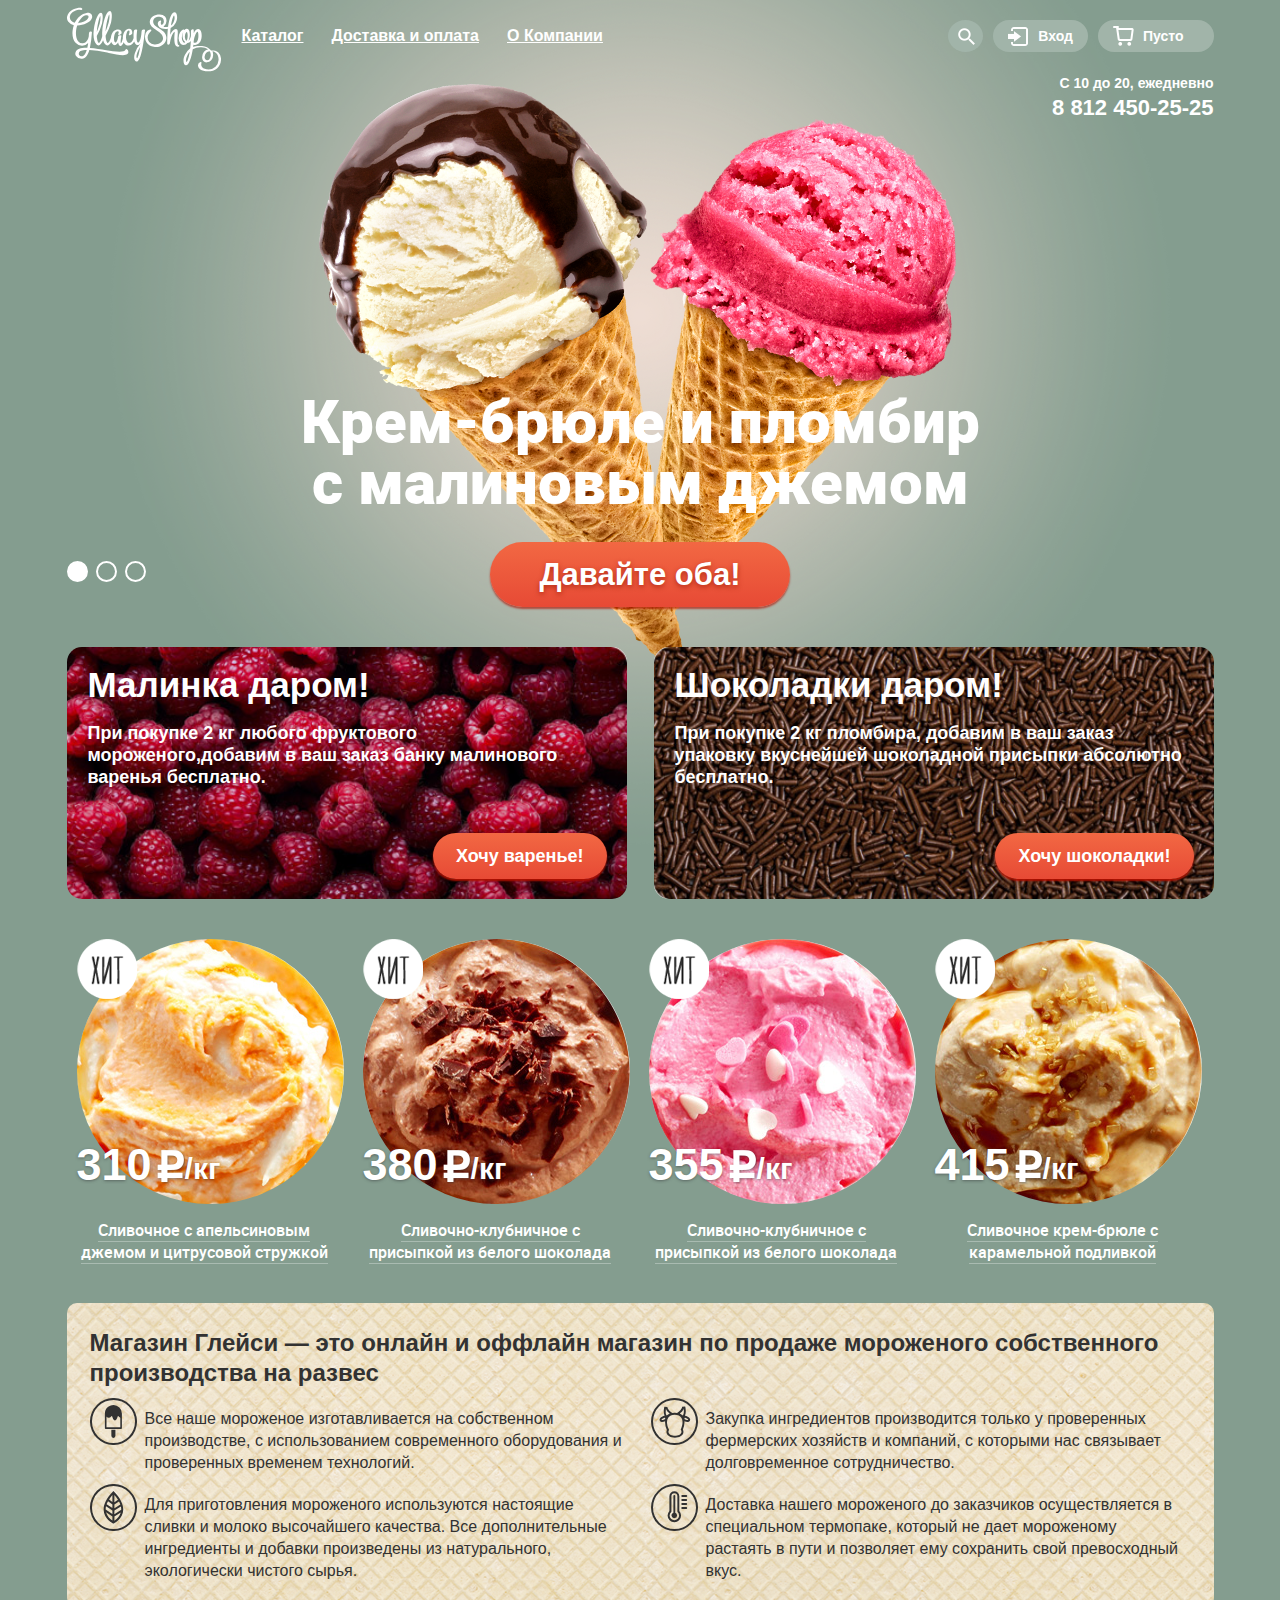
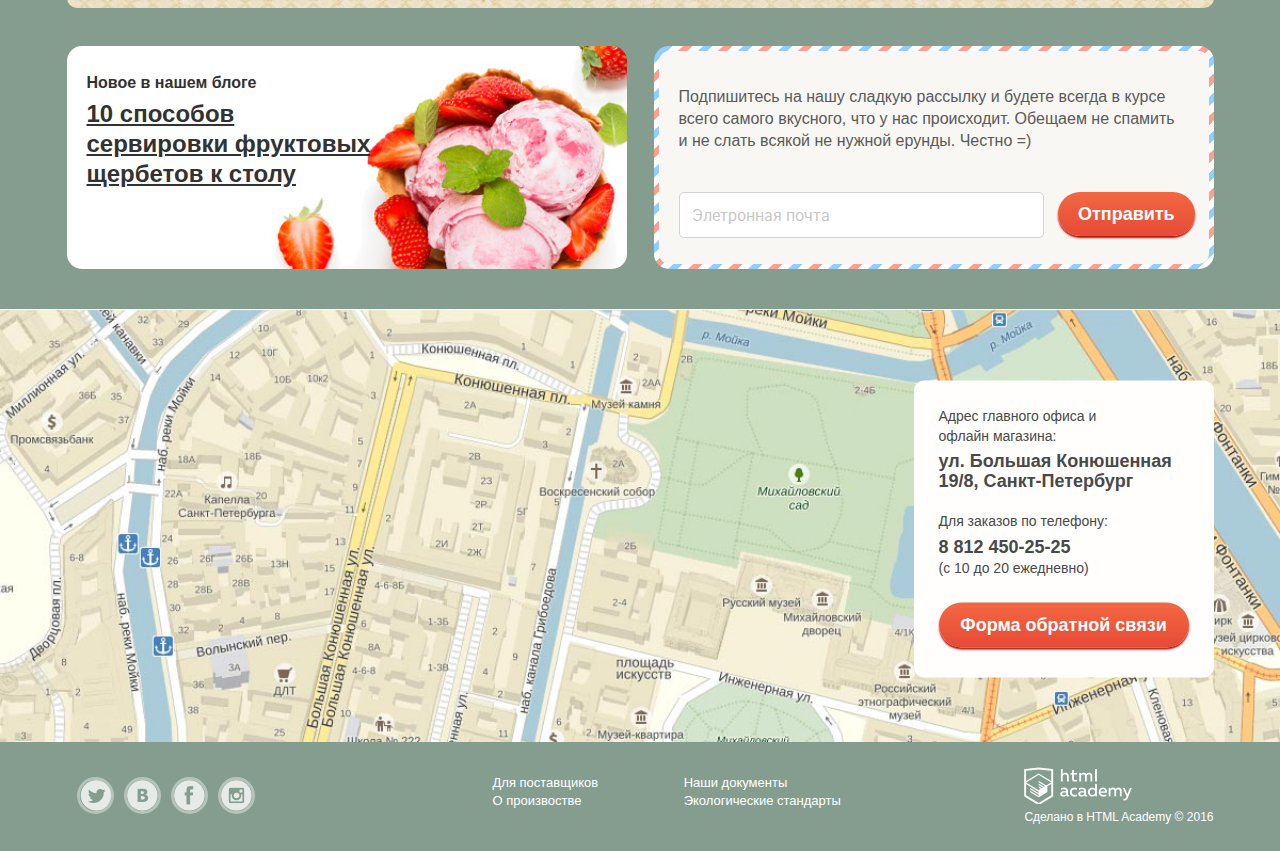
==== commit 9f8d4e59: "Правки 19.07" ====
--- a/index.html
+++ b/index.html
@@ -192,13 +192,15 @@
                         </p>
                     </article>
                     <article class="news-box-email">
-                        <p class="email-text">
+                        <div class="news-box-bg">
+                            <p class="email-text">
                             Подпишитесь на нашу сладкую рассылку и будете всегда в курсе всего самого вкусного, что у нас происходит. Обещаем не спамить и не слать всякой не нужной ерунды. Честно =)
-                        </p>
-                        <form action="index.html" method="post">
+                            </p>
+                            <form action="index.html" method="post">
                             <input type="email" name="email" placeholder="Элетронная почта">
                             <button class="btn btn-submit " type="submit " name="button">Отправить</button>
                         </form>
+                      </div>
                     </article>
                 </section>
             </div>
--- a/css/style.min.css
+++ b/css/style.min.css
@@ -1 +1 @@
-body{font-family:"Roboto","Arial",sans-serif;min-width:1200px;color:#fff}body>input[type=radio]{display:none}.inner-page{background:#849d8f url(../img/bg-1.jpg);color:#fff}body,html{width:100%;height:100%}.site-wrapper{min-width:940px;background-color:#849d8f;background-image:url("../img/ice cream-1-bg.png");background-repeat:no-repeat;background-position:top center;-webkit-transition:background-image .5s ease,background-color .5s ease;transition:background-image .5s ease,background-color .5s ease}.site-wrapper:after,.site-wrapper:before{content:"";visibility:hidden;background-image:url("../img/ice cream-1-bg.png")}.site-wrapper:after{background-image:url("../img/ice cream-2-bg.png")}img{max-width:100%;height:auto}p,ul{padding:0;margin:0}li{list-style:none}a{text-decoration:none;color:#fff}a:hover{color:#ffbc9e}.clearfix::after{content:"";display:table;clear:both}.container{width:1147px;padding:0 26px;margin:0 auto}.inner-page .container-footer{border-top:1px solid #a9bbb1}.sprite-basket-goods-icon{width:21px;height:20px;background-position:-10px -10px}.sprite-basket-hover-icon,.sprite-basket-icon{width:21px;height:20px;background-position:-10px -50px}.sprite-basket-icon{background-position:-10px -90px}.sprite-check-active{width:20px;height:20px;background-position:-10px -130px}.sprite-check-disabled{width:20px;height:20px;background-position:-10px -170px}.sprite-check-hover-active{width:20px;height:20px;background-position:-10px -210px}.sprite-search-hover-icon,.sprite-search-icon{width:17px;height:17px;background-position:-10px -472px}.sprite-search-icon{background-position:-10px -509px}.sprite-sprite{width:61px;height:937px;background-position:-10px -546px}.sprite-user-hover-icon,.sprite-user-icon{width:20px;height:19px;background-position:-10px -1605px}.sprite-user-icon{background-position:-10px -1644px}.sprite-x-icon{width:10px;height:10px;background-position:-10px -1734px}.sprite-fb-icon,.sprite-inst-icon{width:31px;height:31px;background-position:-10px -10px}.sprite-inst-icon{background-position:-10px -61px}.sprite-tw-icon,.sprite-vk-icon{width:31px;height:31px;background-position:-10px -112px}.sprite-vk-icon{background-position:-10px -163px}.sprite{background-image:url(../img/sprite/sprite-radio.png);background-repeat:no-repeat;display:block}.sprite-radio-active{width:21px;height:22px;background-position:-10px -10px}.sprite-radio-disabled{width:21px;height:22px;background-position:-51px -10px}.sprite-radio-hover-active{width:21px;height:22px;background-position:-10px -52px}.header-top{min-height:75px}.logo-img{display:inline-block;vertical-align:top;width:154px;height:65px;padding-top:7px;float:left;margin-right:7px}.navigation{width:850px;float:left;font-size:16px;font-weight:700}.menu{font-size:0;margin:20px 0 0}.menu-item>a,.menu>li{display:inline-block;vertical-align:top}.menu>li{position:relative;padding-bottom:5px}.menu-item>a{padding:7px 14px;font-size:16px;line-height:18px;text-decoration:underline}.menu-item>a:active,li.menu-item:hover>a{color:#333;background:#f7f6f3;border-radius:30px;text-decoration:none}.menu-item>a:active{box-shadow:inset 0 2px 1px 0 #696969}.inner-page a.nav-logo,.menu{padding:0}.inner-page a.active-item{background:#d07058;border-radius:30px;text-decoration:none}.inner-page li.active{padding-bottom:5px}.sub-menu .creamy-active{background:#d07058}.sub-menu{position:absolute;margin:0;padding:0;font-size:0;left:0;top:100%;width:145px;background:#fff;border-radius:5px;z-index:10;display:none;box-shadow:0 20px 20px 0 rgba(0,0,0,.4);overflow:hidden}.sub-menu a{font-size:14px;line-height:16px;color:#373737;font-weight:400;padding:8px 0 8px 20px;text-decoration:none;position:relative}.basket-inner-page:hover .basket-form,.menu li:hover .sub-menu,.search:hover .search-wrapper,.sub-menu a,.user-block:hover .user-wrapper{display:block}.sub-menu>li:hover a{display:block;background:#fbded8;color:#373737}.sub-menu>li:active a{background:#f6b5a5;color:#373737}.sub-menu li:first-of-type a{font-weight:700}.sub-menu li:first-of-type a::after{content:"";position:absolute;left:6px;width:90%;bottom:0;height:1px;background:#d1d0ce}.site-actions{max-width:300px;float:right;margin-top:20px;margin-bottom:10px;font-size:0;font-weight:700}.basket,.search,.user-block{position:relative;display:inline-block;vertical-align:top;font-size:14px;line-height:16px}.basket,.search{padding-bottom:5px}.search a{display:block;width:35px;height:32px;border-radius:50%;margin-right:10px;background:#a1b4a9}.search a:hover,.search-wrapper,.search:hover a{background:#f8f7f4}.search a:hover::before,.search::before,.search:hover a::before{position:absolute;content:"";left:10px;bottom:12px;width:17px;height:17px;background-image:url(../img/sprite/sprite.png);background-repeat:no-repeat;background-position:-10px -509px}.search a:hover::before,.search:hover a::before{background-position:-10px -472px}.search-wrapper{display:none;position:absolute;right:5px;top:100%;width:325px;padding:20px 15px;border-radius:10px;box-shadow:0 20px 20px 0 rgba(0,0,0,.4);z-index:10}.search-wrapper input[type=search],.search-wrapper input[type=search]:hover{box-sizing:border-box;-moz-box-sizing:border-box;-webkit-box-sizing:border-box;-ms-box-sizing:border-box;outline:none}.search-wrapper input[type=search]{width:100%;font-size:14px;line-height:24px;color:#999;border-radius:5px;font-family:"Robotoregular","Arial",sans-serif;padding:10px;border:1px solid #d3d3d2}.search-wrapper input[type=search]:hover{border:2px solid #d3d3d2;padding:9px}.search-wrapper input[type=search]:focus{border:2px solid #8fbdec;padding:9px;box-sizing:border-box;-moz-box-sizing:border-box;-webkit-box-sizing:border-box;-ms-box-sizing:border-box;outline:none}.user-block{padding-bottom:5px}.user-block>a{display:block;border-radius:30px;padding:8px 15px 8px 45px;margin-right:10px;background:#a1b4a9}.user-block:hover a,.user-block>a:hover{color:#373737;background:#f8f7f4}.user-block::before,.user-block:hover>a::before,.user-block>a:hover::before{position:absolute;left:15px;bottom:11px;content:"";width:20px;height:19px;background-image:url(../img/sprite/sprite.png);background-position:-10px -1644px}.user-block:hover>a::before,.user-block>a:hover::before{background-position:-10px -1605px}.user-wrapper{display:none;position:absolute;right:5px;top:100%;width:245px;padding:20px 15px;background:#f8f7f4;border-radius:10px;box-shadow:0 20px 20px 0 rgba(0,0,0,.4);z-index:10}.user-wrapper input[type=email],input[type=password]{width:240px;padding:10px;font-size:14px;line-height:24px;color:#999;border-radius:5px;margin-bottom:20px;border:1px solid #d3d3d2;font-family:"Robotoregular","Arial",sans-serif;box-sizing:border-box}.user-wrapper input[type=email]:hover,input[type=password]:hover{border:2px solid #d3d3d2;padding:9px;outline:none}.user-wrapper input[type=email]:focus,input[type=password]:focus{border:2px solid #8fbdec;padding:9px;outline:none}.user-wrapper a{display:inline-block;text-align:center;vertical-align:top;padding:0;margin:0 0 8px;font-size:13px;background:#f8f7f4;color:#323232;text-decoration:underline}.user-wrapper a:hover{color:#ffbc9e}.inner-page .basket{position:relative;padding-bottom:5px}.basket>a{display:block;border-radius:30px;padding:8px 30px 8px 45px;background:#a1b4a9}.inner-page .basket>a{padding-right:15px}.basket:hover>a,.basket>a:hover{color:#373737;background:#f8f7f4}.basket-inner-page:hover>a:before,.basket-inner-page>a:before,.basket>a:before,.basket>a:hover::before{position:absolute;left:15px;bottom:11px;content:"";width:21px;height:20px;background-image:url(../img/sprite/sprite.png);background-position:-10px -90px}.basket-inner-page:hover>a:before,.basket-inner-page>a:before,.basket>a:hover::before{background-position:-10px -10px}.basket>a:hover::before{background-position:-10px -50px}.basket-inner-page .basket-form{position:absolute;right:5px;top:100%;display:none;padding:20px 15px;color:#323232;background:#f8f7f4;border-radius:10px;box-shadow:0 20px 20px 0 rgba(0,0,0,.4);z-index:10}.basket-form-top,table{width:535px;border-bottom:1px solid #cacac7}.basket-form-top{margin-bottom:15px}table{height:110px;font-size:13px;line-height:16px;font-weight:400;border-collapse:collapse;color:#323232}td{vertical-align:center}.column-close{width:20px;position:relative}.close-icon-strawberry::before,.close-icon::before{content:"";position:absolute;top:20px;left:0;width:10px;height:10px;background-image:url(../img/sprite/sprite.png);background-repeat:no-repeat;background-position:-10px -1734px;cursor:pointer}.close-icon-strawberry::before{top:10px}.column-img{text-align:center}.column-img-strawberry{width:33px;vertical-align:top}.column-text{width:260px;padding-left:10px}.column-text-strawberry{padding-bottom:5px}.column-weight{width:120px;text-align:left}.column-weight span{color:#999}.column-weight-strawberry{padding-bottom:20px}.column-price{width:70px;text-align:center}.column-price-strawberry{padding-bottom:20px}.basket-form-sum{float:right;margin-bottom:15px}.site-info{min-height:40px;max-width:270px;font-weight:700;float:right}.work-time{float:right;font-size:14px;line-height:16px;margin-bottom:5px}.phone{font-size:22px;line-height:24px;float:right}.slider{position:relative;padding-top:270px;text-align:center;color:#fff;margin-bottom:40px}.slide-title{font-family:"Robotoblack","Arial",sans-serif;width:700px;margin:0 auto 30px;font-weight:800;font-size:60px;line-height:61px}.slide-btn{display:inline-block;padding:12px 50px;font-weight:600;font-size:31px;line-height:41px;vertical-align:top;color:#fff;text-decoration:none;text-shadow:0 2px 5px rgba(160,32,11,.76);background:#f26843;background:-webkit-linear-gradient(top,#f26843 0%,#e74a35 100%);background:linear-gradient(to bottom,#f26843 0%,#e74a35 100%);border-radius:100px;box-shadow:0 2px 2px rgba(172,16,0,.64)}.slide-btn:hover{color:#fff;background:-webkit-linear-gradient(top,#f58669 0%,#ec6f5e 100%);background:linear-gradient(to bottom,#f58669 0%,#ec6f5e 100%);box-shadow:0 2px 2px #ac1000}.slide-btn:active{background:-webkit-linear-gradient(top,#d84732 0%,#e1613e 100%);background:linear-gradient(to bottom,#d84732 0%,#e1613e 100%);box-shadow:inset 0 2px 2px #ac1000}.slider-controls label{display:inline-block;width:17px;height:17px;margin-right:8px;vertical-align:top;background-color:transparent;border:2px solid #fff;border-radius:50%;cursor:pointer}.slider-controls label:hover{background:#b2c1b7}.slider-controls{position:absolute;bottom:25px;left:0;z-index:20;font-size:0}.slide,input[type=checkbox],input[type=radio]{display:none}#btn-1:checked~.site-wrapper #slide1,#btn-2:checked~.site-wrapper #slide2,#btn-3:checked~.site-wrapper #slide3{display:block}#btn-1:checked~.site-wrapper label[for=btn-1],#btn-2:checked~.site-wrapper label[for=btn-2],#btn-3:checked~.site-wrapper label[for=btn-3]{background-color:#fff}#btn-1:checked~.site-wrapper{background-color:#849d8f;background-image:url("../img/ice cream-3-bg.png")}#btn-2:checked~.site-wrapper{background-color:#8996a6;background-image:url("../img/ice cream-2-bg.png")}#btn-3:checked~.site-wrapper{background-color:#9d8b84;background-image:url("../img/ice cream-1-bg.png")}.btn{display:inline-block;vertical-align:top;font-weight:700;background:-webkit-linear-gradient(top,#f26843 0%,#e74a35 100%);background:linear-gradient(to bottom,#f26843 0%,#e74a35 100%);border-radius:30px;box-shadow:0 2px 2px 0 #ac1000;outline:none;border:none;cursor:pointer}.btn:hover{background:#f17d64;color:#fff;box-shadow:0 1px 2px 0 #ac1000}.btn:active{background:-webkit-linear-gradient(top,#e74a35 0%,#f26843 100%);background:linear-gradient(to bottom,#e74a35 0%,#f26843 100%);color:#fff;box-shadow:inset 0 2px 2px 0 #942718}.btn-new{display:inline-block;vertical-align:top;padding:8px 27px;font-size:16px;line-height:16px;font-weight:500;background:#a6b7ad;color:#fcfcfc;border:2px solid #f9f9f9;margin-top:25px;box-shadow:none}.btn-new:hover{background:#fbfcfb;color:#353535;border-color:#fbfcfb;box-shadow:none}.btn-new:active{padding:10px 29px;background:#eaeaea;color:#353535;border:none;box-shadow:inset 0 2px 1px 0 #696969}.btn-feedback,.btn-link{font-size:18px;text-align:center}.btn-link{float:right;padding:11px 23px;margin-right:20px;line-height:24px}.btn-feedback{width:250px;min-height:44px;line-height:45px;vertical-align:middle;margin-top:20px;margin-bottom:30px}.btn-submit,.btn-user{font-size:18px;line-height:24px}.btn-submit{border:none;position:relative;padding:10px 20px;color:#fff}.btn-user{padding:10px 23px;color:#fefefe;float:left;margin-right:15px}.btn-basket,.btn-view{font-size:18px;line-height:24px;font-weight:700;padding:10px 15px}.btn-basket{clear:both;float:right}.btn-view{font-family:"Robotoregular","Arial",sans-serif;display:inline-block;vertical-align:top;text-align:center;width:80%;margin-bottom:5px}.breadcrumbs{float:left;margin-top:25px}.breadcrumbs ul{margin:0;padding:0;font-size:0}.breadcrumbs li{display:inline-block;vertical-align:top;font-size:14px;line-height:16px}.breadcrumbs li a{display:inline;border-bottom:1px solid #a9bbb1}.breadcrumbs li:last-child{margin-right:0}.breadcrumbs li::before{content:"»";margin-right:5px}.breadcrumbs li:first-child:before{display:none}h1.page-title{padding:0;font-size:35px;line-height:41px;margin:0 0 25px}.filters{font-size:0;margin-bottom:30px;font-family:"Robotomedium","Arial",sans-serif;font-weight:500}.select{display:inline-block;vertical-align:top;width:210px;font-size:16px;line-height:18px}.select-title{margin-left:15px;margin-bottom:7px;font-size:14px;line-height:16px}.form-top select,.form-top select:hover{background-repeat:no-repeat;background-position:90% center}.form-top select{height:36px;text-align:left;padding:6px 25px 6px 15px;margin-right:15px;border-radius:30px;outline:none;border:none;-webkit-appearance:none;-moz-appearance:none;-ms-appearance:none;appearance:none;text-indent:.01px;background-color:#a9bab0;color:#fff;background-image:url(../img/marker.png)}.form-top select:hover{background-color:#fff;color:#323232;background-image:url(../img/marker-hover.png)}.form-top select,.range,.range-title,.select-title{display:inline-block;vertical-align:top}.range-title{line-height:16px;margin-left:12px;margin-bottom:7px;font-size:14px}.range{margin-right:15px;font-size:16px}.range-filter{width:220px;margin:auto}.range-controls{position:relative;height:36px;padding:0 15px;background:#aabbb1;border-radius:30px;overflow:hidden}.scale{margin-top:17px;height:3px;background:#d7dcde}.bar{height:3px;width:117px;background:#f8f7f4}.toggle{position:absolute;top:9px;border:9px solid #fff;border-radius:50%;cursor:pointer}.min-toggle,.toggle{left:30px}.max-toggle{left:140px}.radio{display:inline-block;vertical-align:top;font-size:16px}.radio-title{font-size:14px;line-height:16px;margin-left:12px;margin-bottom:7px}.radio-items li{display:inline-block;vertical-align:top}.radio span{margin-top:7px}.radio-items{font-size:16px;line-height:18px;background:#aabbb1;padding-top:9px;padding-bottom:9px;padding-right:15px;border-radius:30px}input[type=radio]+label{position:relative;cursor:pointer;line-height:18px;padding-left:45px}input[type=radio]+label::before{content:"";position:absolute;top:0;left:-10px;display:block;width:20px;height:20px;border:1px solid #f7f6f3;border-radius:50%;margin-left:25px;overflow:hidden}input[type=radio]+label:hover::before{content:"";width:18px;height:18px;border:2px solid #fff}input[type=radio]:checked+label::after{content:"";position:absolute;top:0;left:15px;width:21px;height:22px;background-image:url(../img/sprite/sprite-radio.png);background-position:-10px -10px;background-repeat:no-repeat}input[type=radio]:disabled+label::before{content:"";position:absolute;top:0;left:-10px;display:block;width:20px;height:20px;border:1px solid #b2c1b7;border-radius:50%;margin-left:25px;overflow:hidden}input[type=radio]:disabled+label::after{content:"";position:absolute;top:0;left:15px;width:21px;height:22px;background-image:url(../img/sprite/sprite-radio.png);background-position:-51px -10px;background-repeat:no-repeat}.form-top{margin-bottom:15px}.checkbox,.checkbox-items li,.checkbox-title,.pagination li{display:inline-block;vertical-align:top}.checkbox-title{font-size:14px;margin-left:13px;margin-bottom:5px}.checkbox-items ul{margin:0;padding:0}.checkbox-items{height:20px;width:700px;background:#aabbb1;padding-top:8px;padding-bottom:8px;border-radius:30px;margin-right:15px}input[type=checkbox]+label{position:relative;cursor:pointer;font-size:16px;padding-left:52px}input[type=checkbox]+label::before{content:"";position:absolute;top:0;left:-10px;display:block;width:18px;height:18px;border:1px solid #f7f6f3;border-radius:5px;margin-left:25px}input[type=checkbox]+label:hover::before{width:16px;height:16px;content:"";border:2px solid #fff}input[type=checkbox]:checked+label::after{content:"";position:absolute;top:0;left:15px;width:20px;height:20px;background-image:url(../img/sprite/sprite.png);background-position:-10px -130px}input[type=checkbox]:disabled+label::before{content:"";position:absolute;top:0;left:-10px;display:block;width:20px;height:20px;border:1px solid #b2c1b7;margin-left:25px;overflow:hidden}input[type=checkbox]:disabled+label::after{content:"";position:absolute;top:0;left:15px;width:21px;height:22px;background-image:url(../img/sprite/sprite.png);background-position:-10px -170px;background-repeat:no-repeat}.banner{margin-bottom:30px}.banner-title{padding-bottom:17px;font-size:35px;line-height:41px;font-weight:700}.banner-item{padding-top:17px;padding-bottom:20px;padding-left:21px;width:539px;min-height:193px;overflow:hidden}.banner-item-left,.banner-item-right{float:left;background-color:#a21a34;background-image:url(../img/banner-bg.jpg);background-repeat:no-repeat;background-size:cover;border-radius:15px}.banner-item-right{float:right;background-image:url(../img/banner-bg2.jpg)}.banner-description{width:515px;font-size:18px;padding-bottom:45px;line-height:22px;font-weight:700}.inner-page .products{margin-bottom:28px}.products{font-size:0}.products-item{display:inline-block;vertical-align:top;position:relative;padding:10px 10px 0;width:266px;margin-bottom:20px}.products-item:nth-child(4n){margin-right:0}.product-item-hit{position:relative}.product-item-hit::before{content:"";position:absolute;width:60px;height:60px;background:url(../img/hit.png) no-repeat 0 0}.product-title{display:inline-block;vertical-align:top;width:255px;padding-bottom:24px;max-height:40px;text-align:center}.product-title-link{font-family:"Robotomedium","Arial",sans-serif;display:inline;font-size:16px;line-height:22px;font-weight:400;border-bottom:1px solid #a9bbb1}.products-item:hover a.product-title-link{text-decoration:none;color:#fff;border:none}.product-price{position:absolute;top:210px;padding-right:40px;font-size:45px;font-weight:700;text-shadow:0 1px 3px rgba(49,50,53,.5)}.product-link{width:267px;height:265px;margin-bottom:15px;display:block;border-radius:50%;overflow:hidden}.product-icon{display:inline-block;vertical-align:top;width:29px;height:45px;margin-left:4px;background:url(../img/rub-icon.png) no-repeat 0 10px;text-shadow:0 1px 3px rgba(49,50,53,.5)}.product-btn{display:none;text-align:center;padding:0 10px 10px;background:rgba(248,247,244,.3);margin:0 -10px -59px;position:relative;z-index:2;border-radius:0 0 5px 5px}.products-item:hover{background:rgba(248,247,244,.2);z-index:2;border-radius:5px 5px 0 0;box-shadow:0 20px 20px rgba(0,0,0,.1)}.products-item:hover .product-btn{display:block;box-shadow:0 20px 20px rgba(0,0,0,.1)}.weight{display:inline-block;vertical-align:bottom;font-size:30px;line-height:45px;text-shadow:0 1px 3px rgba(49,50,53,.5)}.paginator{position:relative;font-size:0;float:right;margin-bottom:25px}.pagination{padding:0;margin:0;font-size:16px;line-height:18px;font-weight:700}.pagination li a{display:block;padding:4px 8px;color:#fff}.next,.prev{text-indent:-10000px;background-repeat:no-repeat}.prev{margin-right:10px;background:url(../img/prev-arrow.png) no-repeat center center}.next{margin-left:10px;background:url(../img/next-arrow.png) no-repeat center center}.pagination li a:hover{background:#9db1a5;border-radius:50%}.pagination li .prev:active,.pagination li .prev:hover{background-color:none;background:url(../img/prev-arrow.png) no-repeat center center;border-radius:0}.pagination li .next:active,.pagination li .next:hover{background-color:none;background:url(../img/next-arrow.png) no-repeat center center;border-radius:0}.pagination li a.active,.pagination li a:active{background-color:#fff;color:#000;border-radius:50%}.features{padding-top:25px;padding-left:23px;margin-bottom:38px;border-radius:10px;background:#e8d8b4 url(../img/seo-bg.png)}.features-title{padding-bottom:10px;font-size:24px;line-height:30px;font-weight:700;color:#323232}.features-box-left{margin-right:26px}.features-box-left,.features-box-right{position:relative;width:535px;float:left}.feature-item{padding-left:55px;padding-top:10px;color:#323232;font-size:16px;line-height:22px;font-weight:400;margin-bottom:26px}.feature-item:nth-child(2n){padding-top:20px}.feature-item:nth-child(odd){margin-bottom:0}.feature-cream-icon{background:url(../img/ice-cream-icon.svg) no-repeat 0 0}.feature-leaf-icon{background:url(../img/leaf-icon.svg) no-repeat 0 10px}.feature-cow-icon{background:url(../img/cow-icon.svg) no-repeat 0 0}.feature-therm-icon{background:url(../img/therm-icon.svg) no-repeat 0 10px}.news-box-blog{padding-top:26px;padding-left:20px;width:540px;float:left;background:url(../img/article-bg.jpg) no-repeat;background-size:cover;border-radius:15px}.news-blog-title{padding-bottom:5px;font-size:16px;font-weight:700;line-height:22px;color:#323232}.news-blog-text{width:290px;padding-bottom:80px}.news-blog-link{font-size:24px;line-height:30px;font-weight:700;text-decoration:underline;color:#323232}.news-blog-link:hover{color:#e84d37}.news-box-email{min-height:135px;padding-top:37px;padding-bottom:38px;padding-left:27px;width:533px;float:right;background:#f8f7f4 url(../img/blog-bg.jpg) no-repeat;background-size:contain;border-radius:15px;overflow:hidden}.email-text{width:505px;padding-bottom:35px;font-size:16px;line-height:22px;color:#5a5a5a;font-weight:400}.news-box-email input[type=email]{width:365px;padding:10px 25px 10px 12px;min-height:40px;font-family:"Robotoregular","Arial",sans-serif;border:1px solid #d3d3d2;border-radius:5px;margin-right:10px;font-size:16px;line-height:24px;color:#999;box-sizing:border-box}.news-box-email input[type=email]:hover{padding:9px 24px 9px 11px;border:2px solid #d3d3d2;outline:none}.news-box-email input[type=email]:focus{padding:9px 24px 9px 11px;border:2px solid #8fbdec;outline:none}.news{margin-bottom:40px}.container{position:relative}.feedback{position:absolute;top:220px;right:26px;-webkit-transform:translateY(-50%);transform:translateY(-50%);width:250px;padding-top:25px;padding-left:25px;padding-right:25px;background:#fffefd;border-radius:10px}.feedback-text{width:195px;color:#484948;font-size:14px;line-height:20px;font-weight:400px;margin-bottom:5px}.feedback-address,.feedback-phone{font-size:18px;color:#484948;font-weight:700}.feedback-address{margin-bottom:20px;line-height:20px}.feedback-phone{line-height:22px}.modal-content{display:none;position:fixed;top:50%;left:50%;margin-top:-232px;margin-left:-238px;width:480px;padding:20px 20px 0;color:#999;background:#f8f7f4;z-index:1000;box-sizing:border-box}@-webkit-keyframes bounce{0%{-webkit-transform:translateY(-2000px);transform:translateY(-2000px)}70%{-webkit-transform:translateY(30px);transform:translateY(30px)}90%{-webkit-transform:translateY(-10px);transform:translateY(-10px)}to{-webkit-transform:translateY(0);transform:translateY(0)}}@-moz-keyframes bounce{0%{-moz-transform:translateY(-2000px);transform:translateY(-2000px)}70%{-moz-transform:translateY(30px);transform:translateY(30px)}90%{-moz-transform:translateY(-10px);transform:translateY(-10px)}to{-moz-transform:translateY(0);transform:translateY(0)}}@-ms-keyframes bounce{0%{-ms-transform:translateY(-2000px);transform:translateY(-2000px)}70%{-ms-transform:translateY(30px);transform:translateY(30px)}90%{-ms-transform:translateY(-10px);transform:translateY(-10px)}to{-ms-transform:translateY(0);transform:translateY(0)}}.modal-content-show{display:block;-ms-animation:bounce .6s;-moz-animation:bounce .6s;-webkit-animation:bounce .6s;animation:bounce .6s}.modal-content-close{display:block;height:22px;position:absolute;top:10px;right:15px;width:22px;font-size:0;border:0;outline:0;cursor:pointer;z-index:100}.modal-content-close::after,.modal-content-close::before{content:"";position:absolute;top:10px;left:2px;width:19px;height:3px;background:#000;border-radius:1px}.modal-content-close::before{-webkit-transform:rotate(45deg);transform:rotate(45deg)}.modal-content-close::after{-webkit-transform:rotate(-45deg);transform:rotate(-45deg)}.modal-content-title{font-size:24px;line-height:28px;padding:0;margin:0 0 20px;color:#323232}.body{font-family:sans-serif;margin:0 auto;width:100%;max-width:500px}.textinput{height:44px;margin-top:20px;margin-bottom:20px;position:relative;width:100%}.textinput input,.textinput label{width:60%;cursor:text;font-size:16px;line-height:24px;padding:9px 15px;position:absolute;top:0;bottom:0;left:0;-webkit-transition:.1s;transition:.1s}.textinput input:focus+label{bottom:100%;margin-top:-32px}.textinput input{border:1px solid #d3d3d2;border-radius:5px}.textinput input:hover{border:2px solid #d3d3d2;padding:8px 14px;border-radius:5px}.textinput input:focus{border:2px solid #8fbdec;padding:8px 14px;border-radius:5px;outline:none}.textinput label{color:#d3d3d2}textarea{width:95%;padding:12px 11px;min-height:155px;margin-bottom:20px;border-radius:5px;border:1px solid #d3d3d2}textarea:hover{border:1px solid #d3d3d2;box-shadow:0 0 0 1px #d3d3d2}textarea:focus{border:1px solid #8fbdec;box-shadow:0 0 0 1px #d3d3d2;outline:none}.login-form .btn-submit{float:right;margin-bottom:28px}.map-img{height:433px;background:url(../img/map.jpg) 0 0 no-repeat;background-size:cover}iframe{width:100%;height:430px;frameborder:no}.footer-social{padding-left:10px;min-height:45px;margin-top:35px;margin-bottom:27px;margin-right:28px;font-size:0;width:370px;float:left}.social-btn{display:inline-block;vertical-align:top;font-size:16px;border:3px solid #c2cec7;border-radius:50%;margin-right:10px;background-image:url(../img/sprite/sprite-social.png);background-repeat:no-repeat}.social-btn-tw,.social-btn-tw:active,.social-btn-tw:hover{width:31px;height:31px;background-position:-10px -112px;opacity:.8}.social-btn-tw:active,.social-btn-tw:hover{opacity:1}.social-btn-tw:active{box-shadow:0 2px 1px 0 #888 inset}.social-btn-vk,.social-btn-vk:active,.social-btn-vk:hover{width:31px;height:31px;background-position:-10px -163px;opacity:.8}.social-btn-vk:active,.social-btn-vk:hover{opacity:1}.social-btn-vk:active{box-shadow:0 2px 1px 0 #888 inset}.social-btn-fb{opacity:.8}.social-btn-fb,.social-btn-fb:active,.social-btn-fb:hover{width:31px;height:31px;background-position:-10px -10px}.social-btn-fb:hover{opacity:1}.social-btn-fb:active{box-shadow:0 2px 1px 0 #888 inset;opasity:1}.social-btn-inst,.social-btn-inst:active,.social-btn-inst:hover{width:31px;height:31px;background-position:-10px -61px;opacity:.8}.social-btn-inst:active,.social-btn-inst:hover{opacity:1}.social-btn-inst:active{box-shadow:0 2px 1px 0 #888 inset}.info{min-height:45px;float:left;margin-top:32px;margin-bottom:27px;margin-right:20px}.info a:hover{color:#f6c0b8;text-decoration:underline}.footer-menu{-webkit-column-count:2;-moz-column-count:2;column-count:2}.footer-menu li a{font-size:13px;line-height:18px;display:block;position:relative;padding-left:18px}.footer-menu li a::before{display:none;content:"";position:absolute;top:2px;left:0;width:15px;height:15px;background:url(../img/heart.svg) no-repeat 0 0}.footer-menu,.footer-menu li a:hover::before{display:block}.copyright{font-size:12px;line-height:18px}.footer-copyright{margin-top:25px;margin-bottom:25px;max-width:255px;float:right}@font-face{font-family:'robotoblack';src:url(../fonts/roboto-black-webfont.woff2) format('woff2'),url(../fonts/roboto-black-webfont.woff) format('woff');font-weight:400;font-style:normal}@font-face{font-family:'robotoblack_italic';src:url(../fonts/roboto-blackitalic-webfont.woff2) format('woff2'),url(../fonts/roboto-blackitalic-webfont.woff) format('woff');font-weight:400;font-style:normal}@font-face{font-family:'robotobold';src:url(../fonts/roboto-bold-webfont.woff2) format('woff2'),url(../fonts/roboto-bold-webfont.woff) format('woff');font-weight:400;font-style:normal}@font-face{font-family:'robotobold_italic';src:url(../fonts/roboto-bolditalic-webfont.woff2) format('woff2'),url(../fonts/roboto-bolditalic-webfont.woff) format('woff');font-weight:400;font-style:normal}@font-face{font-family:'robotoitalic';src:url(../fonts/roboto-italic-webfont.woff2) format('woff2'),url(../fonts/roboto-italic-webfont.woff) format('woff');font-weight:400;font-style:normal}@font-face{font-family:'robotolight';src:url(../fonts/roboto-light-webfont.woff2) format('woff2'),url(../fonts/roboto-light-webfont.woff) format('woff');font-weight:400;font-style:normal}@font-face{font-family:'robotolight_italic';src:url(../fonts/roboto-lightitalic-webfont.woff2) format('woff2'),url(../fonts/roboto-lightitalic-webfont.woff) format('woff');font-weight:400;font-style:normal}@font-face{font-family:'robotomedium';src:url(../fonts/roboto-medium-webfont.woff2) format('woff2'),url(../fonts/roboto-medium-webfont.woff) format('woff');font-weight:400;font-style:normal}@font-face{font-family:'robotomedium_italic';src:url(../fonts/roboto-mediumitalic-webfont.woff2) format('woff2'),url(../fonts/roboto-mediumitalic-webfont.woff) format('woff');font-weight:400;font-style:normal}@font-face{font-family:'robotoregular';src:url(../fonts/roboto-regular-webfont.woff2) format('woff2'),url(../fonts/roboto-regular-webfont.woff) format('woff');font-weight:400;font-style:normal}@font-face{font-family:'robotothin';src:url(../fonts/roboto-thin-webfont.woff2) format('woff2'),url(../fonts/roboto-thin-webfont.woff) format('woff');font-weight:400;font-style:normal}@font-face{font-family:'robotothin_italic';src:url(../fonts/roboto-thinitalic-webfont.woff2) format('woff2'),url(../fonts/roboto-thinitalic-webfont.woff) format('woff');font-weight:400;font-style:normal}+body{font-family:"Roboto","Arial",sans-serif;min-width:1200px;color:#fff}body>input[type=radio]{display:none}.inner-page{background:#849d8f url(../img/bg-1.jpg);color:#fff}body,html{width:100%;height:100%}.site-wrapper{min-width:940px;background-color:#849d8f;background-image:url("../img/ice cream-1-bg.png");background-repeat:no-repeat;background-position:top center;-webkit-transition:background-image .5s ease,background-color .5s ease;transition:background-image .5s ease,background-color .5s ease}.site-wrapper:after,.site-wrapper:before{content:"";visibility:hidden;background-image:url("../img/ice cream-1-bg.png")}.site-wrapper:after{background-image:url("../img/ice cream-2-bg.png")}img{max-width:100%;height:auto}p,ul{padding:0;margin:0}li{list-style:none}a{text-decoration:none;color:#fff}a:hover{color:#ffbc9e}.clearfix::after{content:"";display:table;clear:both}.container{width:1147px;padding:0 26px;margin:0 auto}.inner-page .container-footer{border-top:1px solid #a9bbb1}.sprite-basket-goods-icon{width:21px;height:20px;background-position:-10px -10px}.sprite-basket-hover-icon,.sprite-basket-icon{width:21px;height:20px;background-position:-10px -50px}.sprite-basket-icon{background-position:-10px -90px}.sprite-check-active{width:20px;height:20px;background-position:-10px -130px}.sprite-check-disabled{width:20px;height:20px;background-position:-10px -170px}.sprite-check-hover-active{width:20px;height:20px;background-position:-10px -210px}.sprite-search-hover-icon,.sprite-search-icon{width:17px;height:17px;background-position:-10px -472px}.sprite-search-icon{background-position:-10px -509px}.sprite-sprite{width:61px;height:937px;background-position:-10px -546px}.sprite-user-hover-icon,.sprite-user-icon{width:20px;height:19px;background-position:-10px -1605px}.sprite-user-icon{background-position:-10px -1644px}.sprite-x-icon{width:10px;height:10px;background-position:-10px -1734px}.sprite-fb-icon,.sprite-inst-icon{width:31px;height:31px;background-position:-10px -10px}.sprite-inst-icon{background-position:-10px -61px}.sprite-tw-icon,.sprite-vk-icon{width:31px;height:31px;background-position:-10px -112px}.sprite-vk-icon{background-position:-10px -163px}.sprite{background-image:url(../img/sprite/sprite-radio.png);background-repeat:no-repeat;display:block}.sprite-radio-active{width:21px;height:22px;background-position:-10px -10px}.sprite-radio-disabled{width:21px;height:22px;background-position:-51px -10px}.sprite-radio-hover-active{width:21px;height:22px;background-position:-10px -52px}.header-top{min-height:75px}.logo-img{display:inline-block;vertical-align:top;width:154px;height:65px;padding-top:7px;float:left;margin-right:7px}.navigation{width:850px;float:left;font-size:16px;font-weight:700}.menu{font-size:0;margin:20px 0 0}.menu-item>a,.menu>li{display:inline-block;vertical-align:top}.menu>li{position:relative;padding-bottom:5px}.menu-item>a{padding:7px 14px;font-size:16px;line-height:18px;text-decoration:underline}.menu-item>a:active,li.menu-item:hover>a{color:#333;background:#f7f6f3;border-radius:30px;text-decoration:none}.menu-item>a:active{box-shadow:inset 0 2px 1px 0 #696969}.inner-page a.nav-logo,.menu{padding:0}.inner-page a.active-item{background:#d07058;border-radius:30px;text-decoration:none}.inner-page li.active{padding-bottom:5px}.sub-menu .creamy-active{background:#d07058}.sub-menu{position:absolute;margin:0;padding:0;font-size:0;left:0;top:100%;width:145px;background:#fff;border-radius:5px;z-index:10;display:none;box-shadow:0 20px 20px 0 rgba(0,0,0,.4);overflow:hidden}.sub-menu a{font-size:14px;line-height:16px;color:#373737;font-weight:400;padding:8px 0 8px 20px;text-decoration:none;position:relative}.basket-inner-page:hover .basket-form,.menu li:hover .sub-menu,.search:hover .search-wrapper,.sub-menu a,.user-block:hover .user-wrapper{display:block}.sub-menu>li:hover a{display:block;background:#fbded8;color:#373737}.sub-menu>li:active a{background:#f6b5a5;color:#373737}.sub-menu li:first-of-type a{font-weight:700}.sub-menu li:first-of-type a::after{content:"";position:absolute;left:6px;width:90%;bottom:0;height:1px;background:#d1d0ce}.site-actions{max-width:300px;float:right;margin-top:20px;margin-bottom:10px;font-size:0;font-weight:700}.basket,.search,.user-block{position:relative;display:inline-block;vertical-align:top;font-size:14px;line-height:16px}.basket,.search{padding-bottom:5px}.search a{display:block;width:35px;height:32px;border-radius:50%;margin-right:10px;background:#a1b4a9}.search a:hover,.search-wrapper,.search:hover a{background:#f8f7f4}.search a:hover::before,.search::before,.search:hover a::before{position:absolute;content:"";left:10px;bottom:12px;width:17px;height:17px;background-image:url(../img/sprite/sprite.png);background-repeat:no-repeat;background-position:-10px -509px}.search a:hover::before,.search:hover a::before{background-position:-10px -472px}.search-wrapper{display:none;position:absolute;right:5px;top:100%;width:325px;padding:20px 15px;border-radius:10px;box-shadow:0 20px 20px 0 rgba(0,0,0,.4);z-index:10}.search-wrapper input[type=search],.search-wrapper input[type=search]:hover{box-sizing:border-box;-moz-box-sizing:border-box;-webkit-box-sizing:border-box;-ms-box-sizing:border-box;outline:none}.search-wrapper input[type=search]{width:100%;font-size:14px;line-height:24px;color:#999;border-radius:5px;font-family:"Robotoregular","Arial",sans-serif;padding:10px;border:1px solid #d3d3d2}.search-wrapper input[type=search]:hover{border:2px solid #d3d3d2;padding:9px}.search-wrapper input[type=search]:focus{border:2px solid #8fbdec;padding:9px;box-sizing:border-box;-moz-box-sizing:border-box;-webkit-box-sizing:border-box;-ms-box-sizing:border-box;outline:none}.user-block{padding-bottom:5px}.user-block>a{display:block;border-radius:30px;padding:8px 15px 8px 45px;margin-right:10px;background:#a1b4a9}.user-block:hover a,.user-block>a:hover{color:#373737;background:#f8f7f4}.user-block::before,.user-block:hover>a::before,.user-block>a:hover::before{position:absolute;left:15px;bottom:11px;content:"";width:20px;height:19px;background-image:url(../img/sprite/sprite.png);background-position:-10px -1644px}.user-block:hover>a::before,.user-block>a:hover::before{background-position:-10px -1605px}.user-wrapper{display:none;position:absolute;right:5px;top:100%;width:245px;padding:20px 15px;background:#f8f7f4;border-radius:10px;box-shadow:0 20px 20px 0 rgba(0,0,0,.4);z-index:10}.user-wrapper input[type=email],input[type=password]{width:240px;padding:10px;font-size:14px;line-height:24px;color:#999;border-radius:5px;margin-bottom:20px;border:1px solid #d3d3d2;font-family:"Robotoregular","Arial",sans-serif;box-sizing:border-box}.user-wrapper input[type=email]:hover,input[type=password]:hover{border:2px solid #d3d3d2;padding:9px;outline:none}.user-wrapper input[type=email]:focus,input[type=password]:focus{border:2px solid #8fbdec;padding:9px;outline:none}.user-wrapper a{display:inline-block;text-align:center;vertical-align:top;padding:0;margin:0 0 8px;font-size:13px;background:#f8f7f4;color:#323232;text-decoration:underline}.user-wrapper a:hover{color:#ffbc9e}.inner-page .basket{position:relative;padding-bottom:5px}.basket>a{display:block;border-radius:30px;padding:8px 30px 8px 45px;background:#a1b4a9}.inner-page .basket>a{padding-right:15px}.basket:hover>a,.basket>a:hover{color:#373737;background:#f8f7f4}.basket-inner-page:hover>a:before,.basket-inner-page>a:before,.basket>a:before,.basket>a:hover::before{position:absolute;left:15px;bottom:11px;content:"";width:21px;height:20px;background-image:url(../img/sprite/sprite.png);background-position:-10px -90px}.basket-inner-page:hover>a:before,.basket-inner-page>a:before,.basket>a:hover::before{background-position:-10px -10px}.basket>a:hover::before{background-position:-10px -50px}.basket-inner-page .basket-form{position:absolute;right:5px;top:100%;display:none;padding:20px 15px;color:#323232;background:#f8f7f4;border-radius:10px;box-shadow:0 20px 20px 0 rgba(0,0,0,.4);z-index:10}.basket-form-top,table{width:535px;border-bottom:1px solid #cacac7}.basket-form-top{margin-bottom:15px}table{height:110px;font-size:13px;line-height:16px;font-weight:400;border-collapse:collapse;color:#323232}td{vertical-align:center}.column-close{width:20px;position:relative}.close-icon-strawberry::before,.close-icon::before{content:"";position:absolute;top:20px;left:0;width:10px;height:10px;background-image:url(../img/sprite/sprite.png);background-repeat:no-repeat;background-position:-10px -1734px;cursor:pointer}.close-icon-strawberry::before{top:10px}.column-img{text-align:center}.column-img-strawberry{width:33px;vertical-align:top}.column-text{width:260px;padding-left:10px}.column-text-strawberry{padding-bottom:5px}.column-weight{width:120px;text-align:left}.column-weight span{color:#999}.column-weight-strawberry{padding-bottom:20px}.column-price{width:70px;text-align:center}.column-price-strawberry{padding-bottom:20px}.basket-form-sum{float:right;margin-bottom:15px}.site-info{min-height:40px;max-width:270px;font-weight:700;float:right}.work-time{float:right;font-size:14px;line-height:16px;margin-bottom:5px}.phone{font-size:22px;line-height:24px;float:right}.slider{position:relative;padding-top:270px;text-align:center;color:#fff;margin-bottom:40px}.slide-title{font-family:"Robotoblack","Arial",sans-serif;width:700px;margin:0 auto 30px;font-weight:800;font-size:60px;line-height:61px}.slide-btn{display:inline-block;padding:12px 50px;font-weight:600;font-size:31px;line-height:41px;vertical-align:top;color:#fff;text-decoration:none;text-shadow:0 2px 5px rgba(160,32,11,.76);background:#f26843;background:-webkit-linear-gradient(top,#f26843 0%,#e74a35 100%);background:linear-gradient(to bottom,#f26843 0%,#e74a35 100%);border-radius:100px;box-shadow:0 2px 2px rgba(172,16,0,.64)}.slide-btn:hover{color:#fff;background:-webkit-linear-gradient(top,#f58669 0%,#ec6f5e 100%);background:linear-gradient(to bottom,#f58669 0%,#ec6f5e 100%);box-shadow:0 2px 2px #ac1000}.slide-btn:active{background:-webkit-linear-gradient(top,#d84732 0%,#e1613e 100%);background:linear-gradient(to bottom,#d84732 0%,#e1613e 100%);box-shadow:inset 0 2px 2px #ac1000}.slider-controls label{display:inline-block;width:17px;height:17px;margin-right:8px;vertical-align:top;background-color:transparent;border:2px solid #fff;border-radius:50%;cursor:pointer}.slider-controls label:hover{background:#b2c1b7}.slider-controls{position:absolute;bottom:25px;left:0;z-index:20;font-size:0}.slide,input[type=checkbox],input[type=radio]{display:none}#btn-1:checked~.site-wrapper #slide1,#btn-2:checked~.site-wrapper #slide2,#btn-3:checked~.site-wrapper #slide3{display:block}#btn-1:checked~.site-wrapper label[for=btn-1],#btn-2:checked~.site-wrapper label[for=btn-2],#btn-3:checked~.site-wrapper label[for=btn-3]{background-color:#fff}#btn-1:checked~.site-wrapper{background-color:#849d8f;background-image:url("../img/ice cream-3-bg.png")}#btn-2:checked~.site-wrapper{background-color:#8996a6;background-image:url("../img/ice cream-2-bg.png")}#btn-3:checked~.site-wrapper{background-color:#9d8b84;background-image:url("../img/ice cream-1-bg.png")}.btn{display:inline-block;vertical-align:top;font-weight:700;background:-webkit-linear-gradient(top,#f26843 0%,#e74a35 100%);background:linear-gradient(to bottom,#f26843 0%,#e74a35 100%);border-radius:30px;box-shadow:0 2px 2px 0 #ac1000;outline:none;border:none;cursor:pointer}.btn:hover{background:#f17d64;color:#fff;box-shadow:0 1px 2px 0 #ac1000}.btn:active{background:-webkit-linear-gradient(top,#e74a35 0%,#f26843 100%);background:linear-gradient(to bottom,#e74a35 0%,#f26843 100%);color:#fff;box-shadow:inset 0 2px 2px 0 #942718}.btn-new{display:inline-block;vertical-align:top;padding:8px 27px;font-size:16px;line-height:16px;font-weight:500;background:#a6b7ad;color:#fcfcfc;border:2px solid #f9f9f9;margin-top:25px;box-shadow:none}.btn-new:hover{background:#fbfcfb;color:#353535;border-color:#fbfcfb;box-shadow:none}.btn-new:active{padding:10px 29px;background:#eaeaea;color:#353535;border:none;box-shadow:inset 0 2px 1px 0 #696969}.btn-feedback,.btn-link{font-size:18px;text-align:center}.btn-link{float:right;padding:11px 23px;margin-right:20px;line-height:24px}.btn-feedback{width:250px;min-height:44px;line-height:45px;vertical-align:middle;margin-top:20px;margin-bottom:30px}.btn-submit,.btn-user{font-size:18px;line-height:24px}.btn-submit{border:none;position:relative;padding:10px 20px;color:#fff}.btn-user{padding:10px 23px;color:#fefefe;float:left;margin-right:15px}.btn-basket,.btn-view{font-size:18px;line-height:24px;font-weight:700;padding:10px 15px}.btn-basket{clear:both;float:right}.btn-view{font-family:"Robotoregular","Arial",sans-serif;display:inline-block;vertical-align:top;text-align:center;width:80%;margin-bottom:5px}.breadcrumbs{float:left;margin-top:25px}.breadcrumbs ul{margin:0;padding:0;font-size:0}.breadcrumbs li{display:inline-block;vertical-align:top;font-size:14px;line-height:16px}.breadcrumbs li a{display:inline;border-bottom:1px solid #a9bbb1}.breadcrumbs li:last-child{margin-right:0}.breadcrumbs li::before{content:"»";margin-right:5px}.breadcrumbs li:first-child:before{display:none}h1.page-title{padding:0;font-size:35px;line-height:41px;margin:0 0 25px}.filters{font-size:0;margin-bottom:30px;font-family:"Robotomedium","Arial",sans-serif;font-weight:500}.select{display:inline-block;vertical-align:top;width:210px;font-size:16px;line-height:18px}.select-title{margin-left:15px;margin-bottom:7px;font-size:14px;line-height:16px}.form-top select,.form-top select:hover{background-repeat:no-repeat;background-position:90% center}.form-top select{height:36px;text-align:left;padding:6px 25px 6px 15px;margin-right:15px;border-radius:30px;outline:none;border:none;-webkit-appearance:none;-moz-appearance:none;-ms-appearance:none;appearance:none;text-indent:.01px;background-color:#a9bab0;color:#fff;background-image:url(../img/marker.png)}.form-top select:hover{background-color:#fff;color:#323232;background-image:url(../img/marker-hover.png)}.form-top select,.range,.range-title,.select-title{display:inline-block;vertical-align:top}.range-title{line-height:16px;margin-left:12px;margin-bottom:7px;font-size:14px}.range{margin-right:15px;font-size:16px}.range-filter{width:220px;margin:auto}.range-controls{position:relative;height:36px;padding:0 15px;background:#aabbb1;border-radius:30px;overflow:hidden}.scale{margin-top:17px;height:3px;background:#d7dcde}.bar{height:3px;width:117px;background:#f8f7f4}.toggle{position:absolute;top:9px;border:9px solid #fff;border-radius:50%;cursor:pointer}.min-toggle,.toggle{left:30px}.max-toggle{left:140px}.radio{display:inline-block;vertical-align:top;font-size:16px}.radio-title{font-size:14px;line-height:16px;margin-left:12px;margin-bottom:7px}.radio-items li{display:inline-block;vertical-align:top}.radio span{margin-top:7px}.radio-items{font-size:16px;line-height:18px;background:#aabbb1;padding-top:9px;padding-bottom:9px;padding-right:15px;border-radius:30px}input[type=radio]+label{position:relative;cursor:pointer;line-height:18px;padding-left:45px}input[type=radio]+label::before{content:"";position:absolute;top:0;left:-10px;display:block;width:20px;height:20px;border:1px solid #f7f6f3;border-radius:50%;margin-left:25px;overflow:hidden}input[type=radio]+label:hover::before{content:"";width:18px;height:18px;border:2px solid #fff}input[type=radio]:checked+label::after{content:"";position:absolute;top:0;left:15px;width:21px;height:22px;background-image:url(../img/sprite/sprite-radio.png);background-position:-10px -10px;background-repeat:no-repeat}input[type=radio]:disabled+label::before{content:"";position:absolute;top:0;left:-10px;display:block;width:20px;height:20px;border:1px solid #b2c1b7;border-radius:50%;margin-left:25px;overflow:hidden}input[type=radio]:disabled+label::after{content:"";position:absolute;top:0;left:15px;width:21px;height:22px;background-image:url(../img/sprite/sprite-radio.png);background-position:-51px -10px;background-repeat:no-repeat}.form-top{margin-bottom:15px}.checkbox,.checkbox-items li,.checkbox-title,.pagination li{display:inline-block;vertical-align:top}.checkbox-title{font-size:14px;margin-left:13px;margin-bottom:5px}.checkbox-items ul{margin:0;padding:0}.checkbox-items{height:20px;width:700px;background:#aabbb1;padding-top:8px;padding-bottom:8px;border-radius:30px;margin-right:15px}input[type=checkbox]+label{position:relative;cursor:pointer;font-size:16px;padding-left:52px}input[type=checkbox]+label::before{content:"";position:absolute;top:0;left:-10px;display:block;width:18px;height:18px;border:1px solid #f7f6f3;border-radius:5px;margin-left:25px}input[type=checkbox]+label:hover::before{width:16px;height:16px;content:"";border:2px solid #fff}input[type=checkbox]:checked+label::after{content:"";position:absolute;top:0;left:15px;width:20px;height:20px;background-image:url(../img/sprite/sprite.png);background-position:-10px -130px}input[type=checkbox]:disabled+label::before{content:"";position:absolute;top:0;left:-10px;display:block;width:20px;height:20px;border:1px solid #b2c1b7;margin-left:25px;overflow:hidden}input[type=checkbox]:disabled+label::after{content:"";position:absolute;top:0;left:15px;width:21px;height:22px;background-image:url(../img/sprite/sprite.png);background-position:-10px -170px;background-repeat:no-repeat}.banner{margin-bottom:30px}.banner-title{padding-bottom:17px;font-size:35px;line-height:41px;font-weight:700}.banner-item{padding-top:17px;padding-bottom:20px;padding-left:21px;width:539px;min-height:193px;overflow:hidden}.banner-item-left,.banner-item-right{float:left;background-color:#a21a34;background-image:url(../img/banner-bg.jpg);background-repeat:no-repeat;background-size:cover;border-radius:15px}.banner-item-right{float:right;background-image:url(../img/banner-bg2.jpg)}.banner-description{width:515px;font-size:18px;padding-bottom:45px;line-height:22px;font-weight:700}.inner-page .products{margin-bottom:28px}.products{font-size:0}.products-item{display:inline-block;vertical-align:top;position:relative;padding:10px 10px 0;width:266px;margin-bottom:20px}.products-item:nth-child(4n){margin-right:0}.product-item-hit{position:relative}.product-item-hit::before{content:"";position:absolute;width:60px;height:60px;background:url(../img/hit.png) no-repeat 0 0}.product-title{display:inline-block;vertical-align:top;width:255px;padding-bottom:24px;max-height:40px;text-align:center}.product-title-link{font-family:"Robotomedium","Arial",sans-serif;display:inline;font-size:16px;line-height:22px;font-weight:400;border-bottom:1px solid #a9bbb1}.products-item:hover a.product-title-link{text-decoration:none;color:#fff;border:none}.product-price{position:absolute;top:210px;padding-right:40px;font-size:45px;font-weight:700;text-shadow:0 1px 3px rgba(49,50,53,.5)}.product-link{width:267px;height:265px;margin-bottom:15px;display:block;border-radius:50%;overflow:hidden}.product-icon{display:inline-block;vertical-align:top;width:29px;height:45px;margin-left:4px;background:url(../img/rub-icon.png) no-repeat 0 10px;text-shadow:0 1px 3px rgba(49,50,53,.5)}.product-btn{display:none;text-align:center;padding:0 10px 10px;background:rgba(248,247,244,.3);margin:0 -10px -59px;position:relative;z-index:2;border-radius:0 0 5px 5px}.products-item:hover{background:rgba(248,247,244,.2);z-index:2;border-radius:5px 5px 0 0;box-shadow:0 20px 20px rgba(0,0,0,.1)}.products-item:hover .product-btn{display:block;box-shadow:0 20px 20px rgba(0,0,0,.1)}.weight{display:inline-block;vertical-align:bottom;font-size:30px;line-height:45px;text-shadow:0 1px 3px rgba(49,50,53,.5)}.paginator{position:relative;font-size:0;float:right;margin-bottom:25px}.pagination{padding:0;margin:0;font-size:16px;line-height:18px;font-weight:700}.pagination li a{display:block;padding:4px 8px;color:#fff}.next,.prev{text-indent:-10000px;background-repeat:no-repeat}.prev{margin-right:10px;background:url(../img/prev-arrow.png) no-repeat center center}.next{margin-left:10px;background:url(../img/next-arrow.png) no-repeat center center}.pagination li a:hover{background:#9db1a5;border-radius:50%}.pagination li .prev:active,.pagination li .prev:hover{background-color:none;background:url(../img/prev-arrow.png) no-repeat center center;border-radius:0}.pagination li .next:active,.pagination li .next:hover{background-color:none;background:url(../img/next-arrow.png) no-repeat center center;border-radius:0}.pagination li a.active,.pagination li a:active{background-color:#fff;color:#000;border-radius:50%}.features{padding-top:25px;padding-left:23px;margin-bottom:38px;border-radius:10px;background:#e8d8b4 url(../img/seo-bg.png)}.features-title{padding-bottom:10px;font-size:24px;line-height:30px;font-weight:700;color:#323232}.features-box-left{margin-right:26px}.features-box-left,.features-box-right{position:relative;width:535px;float:left}.feature-item{padding-left:55px;padding-top:10px;color:#323232;font-size:16px;line-height:22px;font-weight:400;margin-bottom:26px}.feature-item:nth-child(2n){padding-top:20px}.feature-item:nth-child(odd){margin-bottom:0}.feature-cream-icon{background:url(../img/ice-cream-icon.svg) no-repeat 0 0}.feature-leaf-icon{background:url(../img/leaf-icon.svg) no-repeat 0 10px}.feature-cow-icon{background:url(../img/cow-icon.svg) no-repeat 0 0}.feature-therm-icon{background:url(../img/therm-icon.svg) no-repeat 0 10px}.news-box-blog{padding-top:26px;padding-left:20px;width:540px;float:left;background:url(../img/article-bg.jpg) no-repeat;background-size:cover;border-radius:15px}.news-blog-title{padding-bottom:5px;font-size:16px;font-weight:700;line-height:22px;color:#323232}.news-blog-text{width:290px;padding-bottom:80px}.news-blog-link{font-size:24px;line-height:30px;font-weight:700;text-decoration:underline;color:#323232}.news-blog-link:hover{color:#e84d37}.news-box-email{min-height:135px;width:560px;float:right;background:#f8f7f4 url(../img/news-bg.png);border-radius:15px;overflow:hidden}.news-box-bg{margin:5px;border-radius:10px;background:#f8f7f4}.email-text{padding:35px 20px 40px;width:505px;font-size:16px;line-height:22px;color:#5a5a5a;font-weight:400}.news-box-email input[type=email]{width:365px;padding:10px 25px 10px 12px;margin-right:10px;margin-left:20px;margin-bottom:26px;min-height:40px;font-family:"Robotoregular","Arial",sans-serif;border:1px solid #d3d3d2;border-radius:5px;font-size:16px;line-height:24px;color:#999;box-sizing:border-box}.news-box-email input[type=email]:hover{padding:9px 24px 9px 11px;border:2px solid #d3d3d2;outline:none}.news-box-email input[type=email]:focus{padding:9px 24px 9px 11px;border:2px solid #8fbdec;outline:none}.news{margin-bottom:40px}.container{position:relative}.feedback{position:absolute;top:220px;right:26px;-webkit-transform:translateY(-50%);transform:translateY(-50%);width:250px;padding-top:25px;padding-left:25px;padding-right:25px;background:#fffefd;border-radius:10px}.feedback-text{width:195px;color:#484948;font-size:14px;line-height:20px;font-weight:400px;margin-bottom:5px}.feedback-address,.feedback-phone{font-size:18px;color:#484948;font-weight:700}.feedback-address{margin-bottom:20px;line-height:20px}.feedback-phone{line-height:22px}.modal-content{display:none;position:fixed;top:50%;left:50%;margin-top:-232px;margin-left:-238px;width:480px;padding:20px 20px 0;color:#999;background:#f8f7f4;z-index:1000;box-sizing:border-box}@-webkit-keyframes bounce{0%{-webkit-transform:translateY(-2000px);transform:translateY(-2000px)}70%{-webkit-transform:translateY(30px);transform:translateY(30px)}90%{-webkit-transform:translateY(-10px);transform:translateY(-10px)}to{-webkit-transform:translateY(0);transform:translateY(0)}}@-moz-keyframes bounce{0%{-moz-transform:translateY(-2000px);transform:translateY(-2000px)}70%{-moz-transform:translateY(30px);transform:translateY(30px)}90%{-moz-transform:translateY(-10px);transform:translateY(-10px)}to{-moz-transform:translateY(0);transform:translateY(0)}}@-ms-keyframes bounce{0%{-ms-transform:translateY(-2000px);transform:translateY(-2000px)}70%{-ms-transform:translateY(30px);transform:translateY(30px)}90%{-ms-transform:translateY(-10px);transform:translateY(-10px)}to{-ms-transform:translateY(0);transform:translateY(0)}}.modal-content-show{display:block;-ms-animation:bounce .6s;-moz-animation:bounce .6s;-webkit-animation:bounce .6s;animation:bounce .6s}.modal-content-close{display:block;height:22px;position:absolute;top:10px;right:15px;width:22px;font-size:0;border:0;outline:0;cursor:pointer;z-index:100}.modal-content-close::after,.modal-content-close::before{content:"";position:absolute;top:10px;left:2px;width:19px;height:3px;background:#000;border-radius:1px}.modal-content-close::before{-webkit-transform:rotate(45deg);transform:rotate(45deg)}.modal-content-close::after{-webkit-transform:rotate(-45deg);transform:rotate(-45deg)}.modal-content-title{font-size:24px;line-height:28px;padding:0;margin:0 0 20px;color:#323232}.body{font-family:sans-serif;margin:0 auto;width:100%;max-width:500px}.textinput{height:44px;margin-top:20px;margin-bottom:20px;position:relative;width:100%}.textinput input,.textinput label{width:60%;cursor:text;font-size:16px;line-height:24px;padding:9px 15px;position:absolute;top:0;bottom:0;left:0;-webkit-transition:.1s;transition:.1s}.textinput input:focus+label{bottom:100%;margin-top:-32px}.textinput input{border:1px solid #d3d3d2;border-radius:5px}.textinput input:hover{border:2px solid #d3d3d2;padding:8px 14px;border-radius:5px}.textinput input:focus{border:2px solid #8fbdec;padding:8px 14px;border-radius:5px;outline:none}.textinput label{color:#d3d3d2}textarea{width:95%;padding:12px 11px;min-height:155px;margin-bottom:20px;border-radius:5px;border:1px solid #d3d3d2}textarea:hover{border:1px solid #d3d3d2;box-shadow:0 0 0 1px #d3d3d2}textarea:focus{border:1px solid #8fbdec;box-shadow:0 0 0 1px #d3d3d2;outline:none}.login-form .btn-submit{float:right;margin-bottom:28px}.map-img{height:433px;background:url(../img/map.jpg) 0 0 no-repeat;background-size:cover}iframe{width:100%;height:430px;frameborder:no}.footer-social{padding-left:10px;min-height:45px;margin-top:35px;margin-bottom:27px;margin-right:28px;font-size:0;width:370px;float:left}.social-btn{display:inline-block;vertical-align:top;font-size:16px;border:3px solid #c2cec7;border-radius:50%;margin-right:10px;background-image:url(../img/sprite/sprite-social.png);background-repeat:no-repeat}.social-btn-tw,.social-btn-tw:active,.social-btn-tw:hover{width:31px;height:31px;background-position:-10px -112px;opacity:.8}.social-btn-tw:active,.social-btn-tw:hover{opacity:1}.social-btn-tw:active{box-shadow:0 2px 1px 0 #888 inset}.social-btn-vk,.social-btn-vk:active,.social-btn-vk:hover{width:31px;height:31px;background-position:-10px -163px;opacity:.8}.social-btn-vk:active,.social-btn-vk:hover{opacity:1}.social-btn-vk:active{box-shadow:0 2px 1px 0 #888 inset}.social-btn-fb{opacity:.8}.social-btn-fb,.social-btn-fb:active,.social-btn-fb:hover{width:31px;height:31px;background-position:-10px -10px}.social-btn-fb:hover{opacity:1}.social-btn-fb:active{box-shadow:0 2px 1px 0 #888 inset;opasity:1}.social-btn-inst,.social-btn-inst:active,.social-btn-inst:hover{width:31px;height:31px;background-position:-10px -61px;opacity:.8}.social-btn-inst:active,.social-btn-inst:hover{opacity:1}.social-btn-inst:active{box-shadow:0 2px 1px 0 #888 inset}.info{min-height:45px;float:left;margin-top:32px;margin-bottom:27px;margin-right:20px}.info a:hover{color:#f6c0b8;text-decoration:underline}.footer-menu{-webkit-column-count:2;-moz-column-count:2;column-count:2}.footer-menu li a{font-size:13px;line-height:18px;display:block;position:relative;padding-left:18px}.footer-menu li a::before{display:none;content:"";position:absolute;top:2px;left:0;width:15px;height:15px;background:url(../img/heart.svg) no-repeat 0 0}.footer-menu,.footer-menu li a:hover::before{display:block}.copyright{font-size:12px;line-height:18px}.footer-copyright{margin-top:25px;margin-bottom:25px;max-width:255px;float:right}@font-face{font-family:'robotoblack';src:url(../fonts/roboto-black-webfont.woff2) format('woff2'),url(../fonts/roboto-black-webfont.woff) format('woff');font-weight:400;font-style:normal}@font-face{font-family:'robotoblack_italic';src:url(../fonts/roboto-blackitalic-webfont.woff2) format('woff2'),url(../fonts/roboto-blackitalic-webfont.woff) format('woff');font-weight:400;font-style:normal}@font-face{font-family:'robotobold';src:url(../fonts/roboto-bold-webfont.woff2) format('woff2'),url(../fonts/roboto-bold-webfont.woff) format('woff');font-weight:400;font-style:normal}@font-face{font-family:'robotobold_italic';src:url(../fonts/roboto-bolditalic-webfont.woff2) format('woff2'),url(../fonts/roboto-bolditalic-webfont.woff) format('woff');font-weight:400;font-style:normal}@font-face{font-family:'robotoitalic';src:url(../fonts/roboto-italic-webfont.woff2) format('woff2'),url(../fonts/roboto-italic-webfont.woff) format('woff');font-weight:400;font-style:normal}@font-face{font-family:'robotolight';src:url(../fonts/roboto-light-webfont.woff2) format('woff2'),url(../fonts/roboto-light-webfont.woff) format('woff');font-weight:400;font-style:normal}@font-face{font-family:'robotolight_italic';src:url(../fonts/roboto-lightitalic-webfont.woff2) format('woff2'),url(../fonts/roboto-lightitalic-webfont.woff) format('woff');font-weight:400;font-style:normal}@font-face{font-family:'robotomedium';src:url(../fonts/roboto-medium-webfont.woff2) format('woff2'),url(../fonts/roboto-medium-webfont.woff) format('woff');font-weight:400;font-style:normal}@font-face{font-family:'robotomedium_italic';src:url(../fonts/roboto-mediumitalic-webfont.woff2) format('woff2'),url(../fonts/roboto-mediumitalic-webfont.woff) format('woff');font-weight:400;font-style:normal}@font-face{font-family:'robotoregular';src:url(../fonts/roboto-regular-webfont.woff2) format('woff2'),url(../fonts/roboto-regular-webfont.woff) format('woff');font-weight:400;font-style:normal}@font-face{font-family:'robotothin';src:url(../fonts/roboto-thin-webfont.woff2) format('woff2'),url(../fonts/roboto-thin-webfont.woff) format('woff');font-weight:400;font-style:normal}@font-face{font-family:'robotothin_italic';src:url(../fonts/roboto-thinitalic-webfont.woff2) format('woff2'),url(../fonts/roboto-thinitalic-webfont.woff) format('woff');font-weight:400;font-style:normal}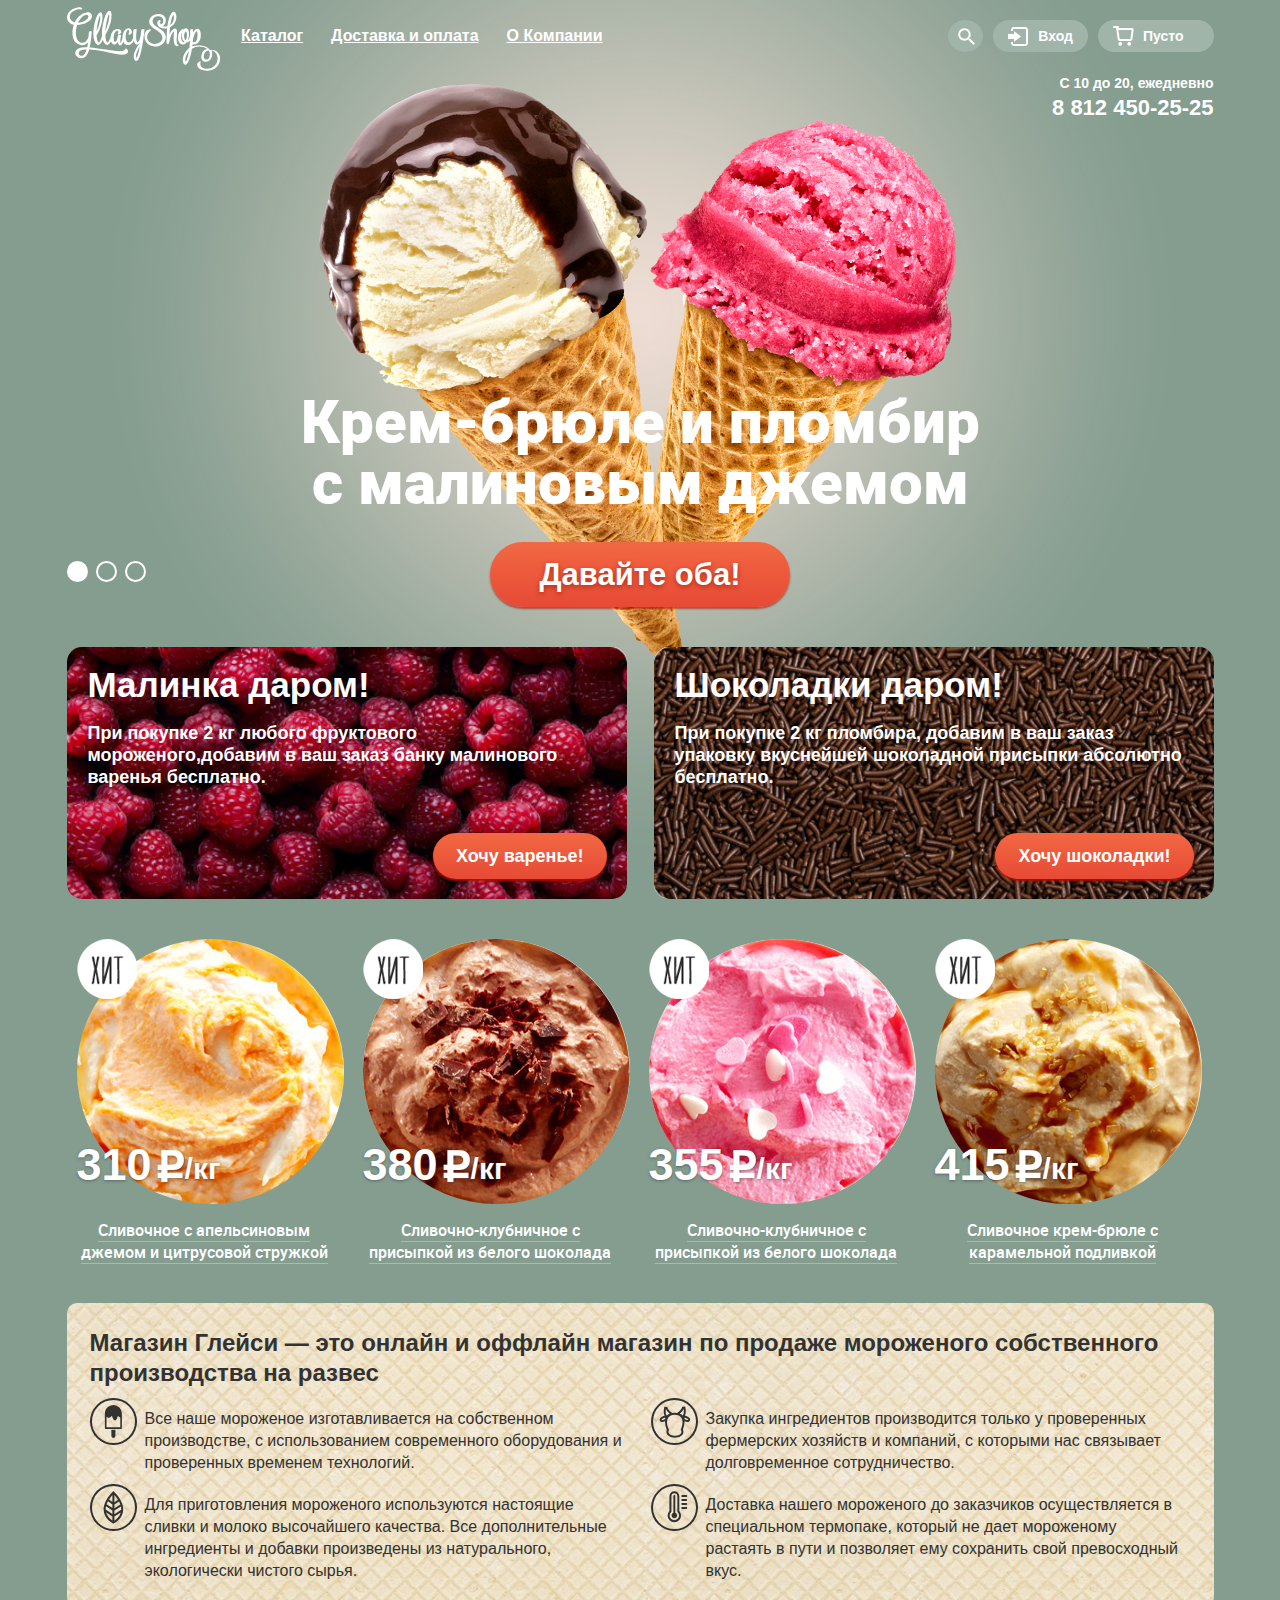
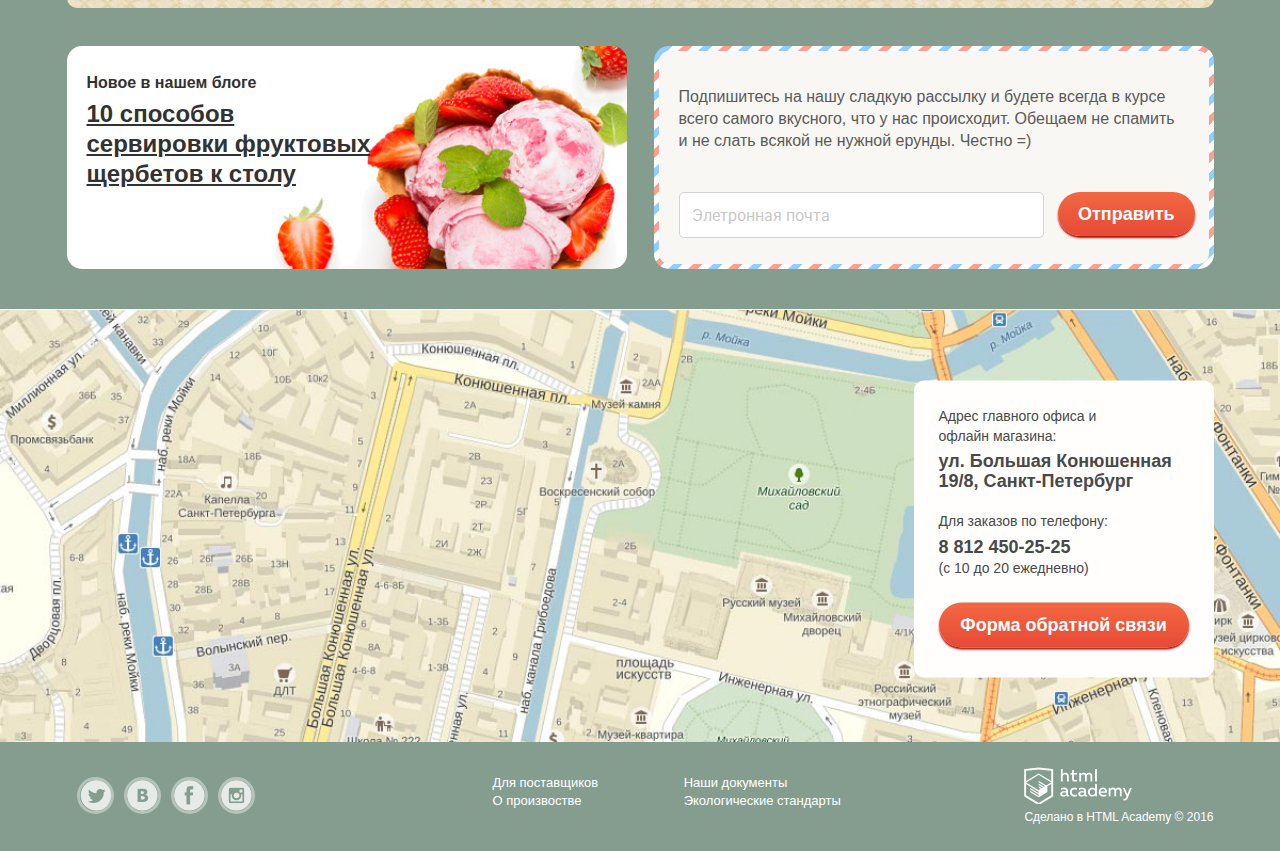
==== commit 18aa1453: "вывывы" ====
--- a/index.html
+++ b/index.html
@@ -7,7 +7,11 @@
     <meta name="viewport" сontent="width=device-width">
     <title>Gllacy</title>
     <link rel="stylesheet" href="css/normalize.css">
-    <link href="css/style.min.css" rel="stylesheet">
+    <link href="css/style.css" rel="stylesheet">
+    <link href="css/breakpoints/desktop.css" rel="stylesheet">
+    <link href="css/breakpoints/laptop.css" rel="stylesheet">
+    <link href="css/breakpoints/tablets.css" rel="stylesheet">
+    <link href="css/breakpoints/phones.css" rel="stylesheet">
 </head>
 
 <body>
@@ -21,12 +25,12 @@
                     <img class="logo-img" src="img/main-logo.svg" width="154" height="65" alt="Лого">
                     <ul class="menu">
                         <li class="menu-item"><a href="catalog.html">Каталог</a>
-                            <ul class="sub-menu">
-                                <li><a href="#">Новинки</a></li>
-                                <li><a href="#">Сливочное</a></li>
-                                <li><a href="#">Щербеты</a></li>
-                                <li><a href="#">Фруктовый лед</a></li>
-                                <li><a href="#">Мелорин</a></li>
+                            <ul class="sub-menu-list">
+                                <li class="sub-menu-item"><a href="#">Новинки</a></li>
+                                <li class="sub-menu-item"><a href="#">Сливочное</a></li>
+                                <li class="sub-menu-item"><a href="#">Щербеты</a></li>
+                                <li class="sub-menu-item"><a href="#">Фруктовый лед</a></li>
+                                <li class="sub-menu-item"><a href="#">Мелорин</a></li>
                             </ul>
                         </li>
                         <li class="menu-item"><a href="#">Доставка и оплата</a></li>
@@ -73,7 +77,7 @@
                 <div class="slider">
                     <div class="slide" id="slide1">
                         <div class="slide-title">Крем-брюле и пломбир с малиновым джемом</div>
-                        <a class="slide-btn" href="# ">Давайте оба!</a>
+                        <a class="slide-btn" href="#">Давайте оба!</a>
                     </div>
                     <div class="slide" id="slide2">
                         <div class="slide-title">Шоколадный пломбир и лимонный сорбет</div>
@@ -158,7 +162,7 @@
                         <div class="product-title">
                             <a href="#" class="product-title-link">Сливочное крем-брюле с карамельной подливкой</a>
                         </div>
-                        <div class="product-btn ">
+                        <div class="product-btn">
                             <a class="btn btn-view" href="#">Быстрый просмотр</a>
                         </div>
                     </article>
@@ -188,7 +192,7 @@
                     <article class="news-box-blog">
                         <div class="news-blog-title">Новое в нашем блоге</div>
                         <p class="news-blog-text">
-                            <a href="#" class="news-blog-link ">10 способов сервировки фруктовых щербетов к столу</a>
+                            <a href="#" class="news-blog-link">10 способов сервировки фруктовых щербетов к столу</a>
                         </p>
                     </article>
                     <article class="news-box-email">
@@ -198,7 +202,7 @@
                             </p>
                             <form action="index.html" method="post">
                             <input type="email" name="email" placeholder="Элетронная почта">
-                            <button class="btn btn-submit " type="submit " name="button">Отправить</button>
+                            <button class="btn btn-submit" type="submit" name="button">Отправить</button>
                         </form>
                       </div>
                     </article>
@@ -243,10 +247,10 @@
         <footer class="main-footer">
             <div class="container clearfix">
                 <section class="footer-social">
-                    <a class="social-btn social-btn-tw" href="# "></a>
-                    <a class="social-btn social-btn-vk" href="# "></a>
-                    <a class="social-btn social-btn-fb" href="# "></a>
-                    <a class="social-btn social-btn-inst" href="# "></a>
+                    <a class="social-btn social-btn-tw" href="#"></a>
+                    <a class="social-btn social-btn-vk" href="#"></a>
+                    <a class="social-btn social-btn-fb" href="#"></a>
+                    <a class="social-btn social-btn-inst" href="#"></a>
                 </section>
                 <section class="info">
                     <ul class="footer-menu">
@@ -266,7 +270,7 @@
                 </section>
                 <section class="footer-copyright">
                     <div class="footer-logo">
-                        <img class="footer-logo-img" src="img/html-logo.png" width="108" height="37" alt="Лого" />
+                        <img class="footer-logo-img" src="img/html-logo.png" width="108" height="37" alt="Лого"/>
                     </div>
                     <div class="copyright">
                         Сделано в HTML Academy &copy; 2016
@@ -276,7 +280,7 @@
         </footer>
         <div class="modal-content">
             <a href="#" class="modal-content-close">Закрыть</a>
-            <h2 class="modal-content-title ">Мы обязательно вам ответим!</h2>
+            <h2 class="modal-content-title">Мы обязательно вам ответим!</h2>
             <form class="login-form" action="#" method="post">
                 <div class="textinput">
                     <input type="text" id="name" required/>
--- a/css/style.css
+++ b/css/style.css
@@ -0,0 +1,2352 @@
+﻿body {
+    font-family: "Roboto", "Arial", sans-serif;
+    min-width: 1200px;
+    color: #ffffff;
+    width: 100%;
+    height: 100%;
+}
+
+.inner-page {
+    background: #849d8f url("../img/bg-1.jpg");
+    color: #ffffff;
+}
+
+html {
+    width: 100%;
+    height: 100%;
+}
+
+.site-wrapper {
+    min-width: 940px;
+    background-color: #849d8f;
+    background-image: url("../img/ice cream-1-bg.png");
+    background-repeat: no-repeat;
+    background-position: top center;
+    -webkit-transition: background-image 0.5s ease, background-color 0.5s ease;
+    transition: background-image 0.5s ease, background-color 0.5s ease;
+}
+
+.site-wrapper:before,
+.site-wrapper:after {
+    content: "";
+    visibility: hidden;
+}
+
+.site-wrapper:before,
+.site-wrapper:after {
+    background-image: url("../img/ice cream-1-bg.png");
+}
+
+.site-wrapper:after {
+    background-image: url("../img/ice cream-2-bg.png");
+}
+
+img {
+    max-width: 100%;
+    height: auto;
+}
+
+ul {
+    padding: 0;
+    margin: 0;
+}
+
+p {
+    padding: 0px;
+    margin: 0px;
+}
+
+li {
+    list-style: none;
+}
+
+a {
+    text-decoration: none;
+    color: #ffffff;
+}
+
+a:hover {
+    color: #ffbc9e;
+}
+
+.clearfix::after {
+    content: "";
+    display: table;
+    clear: both;
+}
+
+.container {
+    width: 1147px;
+    padding: 0 26px;
+    margin: 0 auto;
+}
+
+.inner-page .container-footer {
+    border-top: 1px solid #a9bbb1;
+}
+
+
+/*Sprite*/
+
+.sprite {
+    background-image: url("../img/sprite/sprite.png");
+    background-repeat: no-repeat;
+    display: block;
+}
+
+.sprite-basket-goods-icon {
+    width: 21px;
+    height: 20px;
+    background-position: -10px -10px;
+}
+
+.sprite-basket-hover-icon {
+    width: 21px;
+    height: 20px;
+    background-position: -10px -50px;
+}
+
+.sprite-basket-icon {
+    width: 21px;
+    height: 20px;
+    background-position: -10px -90px;
+}
+
+.sprite-check-active {
+    width: 20px;
+    height: 20px;
+    background-position: -10px -130px;
+}
+
+.sprite-check-disabled {
+    width: 20px;
+    height: 20px;
+    background-position: -10px -170px;
+}
+
+.sprite-check-hover-active {
+    width: 20px;
+    height: 20px;
+    background-position: -10px -210px;
+}
+
+.sprite-search-hover-icon {
+    width: 17px;
+    height: 17px;
+    background-position: -10px -472px;
+}
+
+.sprite-search-icon {
+    width: 17px;
+    height: 17px;
+    background-position: -10px -509px;
+}
+
+.sprite-sprite {
+    width: 61px;
+    height: 937px;
+    background-position: -10px -546px;
+}
+
+.sprite-user-hover-icon {
+    width: 20px;
+    height: 19px;
+    background-position: -10px -1605px;
+}
+
+.sprite-user-icon {
+    width: 20px;
+    height: 19px;
+    background-position: -10px -1644px;
+}
+
+.sprite-x-icon {
+    width: 10px;
+    height: 10px;
+    background-position: -10px -1734px;
+}
+
+.sprite {
+    background-image: url("../img/sprite/sprite-social.png");
+    background-repeat: no-repeat;
+    display: block;
+}
+
+.sprite-fb-icon {
+    width: 31px;
+    height: 31px;
+    background-position: -10px -10px;
+}
+
+.sprite-inst-icon {
+    width: 31px;
+    height: 31px;
+    background-position: -10px -61px;
+}
+
+.sprite-tw-icon {
+    width: 31px;
+    height: 31px;
+    background-position: -10px -112px;
+}
+
+.sprite-vk-icon {
+    width: 31px;
+    height: 31px;
+    background-position: -10px -163px;
+}
+
+.sprite {
+    background-image: url("../img/sprite/sprite-radio.png");
+    background-repeat: no-repeat;
+    display: block;
+}
+
+.sprite-radio-active {
+    width: 21px;
+    height: 22px;
+    background-position: -10px -10px;
+}
+
+.sprite-radio-disabled {
+    width: 21px;
+    height: 22px;
+    background-position: -51px -10px;
+}
+
+.sprite-radio-hover-active {
+    width: 21px;
+    height: 22px;
+    background-position: -10px -52px;
+}
+
+
+/*End of Sprite*/
+
+
+/*  Header   */
+
+.header-top {
+    min-height: 75px;
+}
+
+.logo-img {
+    display: inline-block;
+    vertical-align: top;
+    width: 9.6em;
+    height: 4em;
+    padding-top: 7px;
+    float: left;
+    margin-right: 7px;
+    background-size: contain;
+}
+
+.navigation {
+    width: 850px;
+    float: left;
+    font-size: 16px;
+    font-weight: 700;
+}
+
+.menu {
+    margin: 0;
+    padding: 0;
+    font-size: 0;
+    margin-top: 20px;
+}
+
+.menu>li {
+    position: relative;
+    display: inline-block;
+    vertical-align: top;
+    padding-bottom: 5px;
+}
+
+.menu-item>a {
+    display: inline-block;
+    vertical-align: top;
+    padding: 7px 14px;
+    font-size: 16px;
+    line-height: 18px;
+    text-decoration: underline;
+}
+
+li.menu-item:hover>a {
+    color: #333333;
+    background: #f7f6f3;
+    border-radius: 30px;
+    text-decoration: none;
+}
+
+.menu-item>a:active {
+    box-shadow: inset 0px 2px 1px 0px #696969;
+    color: #333333;
+    background: #f7f6f3;
+    border-radius: 30px;
+    text-decoration: none;
+}
+
+.inner-page a.nav-logo {
+    padding: 0px 0px;
+}
+
+.inner-page a.active-item {
+    background: #d07058;
+    border-radius: 30px;
+    text-decoration: none;
+}
+
+.inner-page li.active {
+    padding-bottom: 5px;
+}
+
+.sub-menu-list .creamy-active {
+    background: #d07058;
+}
+
+.sub-menu-list {
+    position: absolute;
+    margin: 0;
+    padding: 0;
+    font-size: 0;
+    left: 0;
+    top: 100%;
+    width: 145px;
+    background: #fff;
+    border-radius: 5px;
+    z-index: 10;
+    display: none;
+    box-shadow: 0px 20px 20px 0px rgba(0, 0, 0, 0.4);
+    overflow: hidden;
+}
+
+.sub-menu-list a {
+    display: block;
+    font-size: 14px;
+    line-height: 16px;
+    color: #373737;
+    font-weight: 400;
+    padding: 8px 0px;
+    padding-left: 20px;
+    text-decoration: none;
+    position: relative;
+}
+
+li.menu-item:hover .sub-menu-list {
+    display: block;
+}
+
+li.sub-menu-item:hover a {
+    display: block;
+    background: #fbded8;
+    color: #373737;
+}
+
+li.sub-menu-item:active a {
+    background: #f6b5a5;
+    color: #373737;
+}
+
+li.sub-menu-item:first-of-type a {
+    font-weight: 700;
+}
+
+li.sub-menu-item:first-of-type a::after {
+    content: "";
+    position: absolute;
+    left: 6px;
+    width: 90%;
+    bottom: 0;
+    height: 1px;
+    background: #d1d0ce;
+}
+
+.site-actions {
+    max-width: 300px;
+    float: right;
+    margin-top: 20px;
+    margin-bottom: 10px;
+    font-size: 0px;
+    font-weight: 700;
+}
+
+.search,
+.user-block,
+.basket {
+    position: relative;
+    display: inline-block;
+    vertical-align: top;
+    font-size: 14px;
+    line-height: 16px;
+    padding-bottom: 5px;
+}
+
+.search,
+.user-block,
+.basket {
+    position: relative;
+    display: inline-block;
+    vertical-align: top;
+    font-size: 14px;
+    line-height: 16px;
+}
+
+.search {
+    padding-bottom: 5px;
+}
+
+.search a {
+    display: block;
+    width: 35px;
+    height: 32px;
+    border-radius: 50%;
+    margin-right: 10px;
+    background: #a1b4a9;
+}
+
+.search a:hover,
+.search:hover a {
+    background: #f8f7f4;
+}
+
+.search::before {
+    position: absolute;
+    content: "";
+    left: 10px;
+    bottom: 12px;
+    width: 17px;
+    height: 17px;
+    background-image: url(../img/sprite/sprite.png);
+    background-repeat: no-repeat;
+    background-position: -10px -509px;
+}
+
+.search a:hover::before,
+.search:hover a::before {
+    content: "";
+    position: absolute;
+    left: 10px;
+    bottom: 12px;
+    width: 17px;
+    height: 17px;
+    background-image: url(../img/sprite/sprite.png);
+    background-repeat: no-repeat;
+    background-position: -10px -472px;
+}
+
+.search:hover .search-wrapper {
+    display: block;
+}
+
+.search-wrapper {
+    display: none;
+    position: absolute;
+    right: 5px;
+    top: 100%;
+    width: 325px;
+    padding: 20px 15px;
+    background: #f8f7f4;
+    border-radius: 10px;
+    box-shadow: 0px 20px 20px 0px rgba(0, 0, 0, 0.4);
+    z-index: 10;
+}
+
+.search-wrapper input[type="search"] {
+    width: 100%;
+    padding: 10px 10px;
+    font-size: 14px;
+    line-height: 24px;
+    color: #999999;
+    border-radius: 5px;
+    border: 1px solid #d3d3d2;
+    font-family: "Robotoregular", "Arial", sans-serif;
+    box-sizing: border-box;
+    -moz-box-sizing: border-box;
+    -webkit-box-sizing: border-box;
+    -ms-box-sizing: border-box;
+    outline: none;
+}
+
+.search-wrapper input[type="search"]:hover {
+    border: 2px solid #d3d3d2;
+    padding: 9px 9px;
+    outline: none;
+    box-sizing: border-box;
+    -moz-box-sizing: border-box;
+    -webkit-box-sizing: border-box;
+    -ms-box-sizing: border-box;
+    outline: none;
+}
+
+.search-wrapper input[type="search"]:focus {
+    border: 2px solid #8fbdec;
+    padding: 9px 9px;
+    outline: none;
+    box-sizing: border-box;
+    -moz-box-sizing: border-box;
+    -webkit-box-sizing: border-box;
+    -ms-box-sizing: border-box;
+    outline: none;
+}
+
+.user-block {
+    padding-bottom: 5px;
+}
+
+.user-block>a {
+    display: block;
+    padding-top: 8px;
+    padding-bottom: 8px;
+    border-radius: 30px;
+    padding-left: 45px;
+    padding-right: 15px;
+    margin-right: 10px;
+    background: #a1b4a9;
+}
+
+.user-block>a:hover,
+.user-block:hover a {
+    color: #373737;
+    background: #f8f7f4;
+}
+
+.user-block::before {
+    position: absolute;
+    left: 15px;
+    bottom: 11px;
+    content: "";
+    width: 20px;
+    height: 19px;
+    background-image: url(../img/sprite/sprite.png);
+    background-position: -10px -1644px;
+}
+
+.user-block>a:hover::before,
+.user-block:hover>a::before {
+    position: absolute;
+    left: 15px;
+    bottom: 11px;
+    content: "";
+    width: 20px;
+    height: 19px;
+    background-image: url(../img/sprite/sprite.png);
+    background-position: -10px -1605px;
+}
+
+.user-block:hover .user-wrapper {
+    display: block;
+}
+
+.user-wrapper {
+    display: none;
+    position: absolute;
+    right: 5px;
+    top: 100%;
+    width: 245px;
+    padding: 20px 15px;
+    background: #f8f7f4;
+    border-radius: 10px;
+    box-shadow: 0px 20px 20px 0px rgba(0, 0, 0, 0.4);
+    z-index: 10;
+}
+
+.user-wrapper input[type="email"],
+input[type="password"] {
+    width: 240px;
+    padding: 10px 10px;
+    font-size: 14px;
+    line-height: 24px;
+    color: #999999;
+    border-radius: 5px;
+    margin-bottom: 20px;
+    border: 1px solid #d3d3d2;
+    font-family: "Robotoregular", "Arial", sans-serif;
+    box-sizing: border-box;
+}
+
+.user-wrapper input[type="email"]:hover,
+input[type="password"]:hover {
+    border: 2px solid #d3d3d2;
+    padding: 9px 9px;
+    outline: none;
+}
+
+.user-wrapper input[type="email"]:focus,
+input[type="password"]:focus {
+    border: 2px solid #8fbdec;
+    padding: 9px 9px;
+    outline: none;
+}
+
+.user-wrapper a {
+    display: inline-block;
+    text-align: center;
+    vertical-align: top;
+    padding: 0;
+    margin: 0;
+    margin-bottom: 8px;
+    font-size: 13px;
+    background: #f8f7f4;
+    color: #323232;
+    text-decoration: underline;
+}
+
+.user-wrapper a:hover {
+    color: #ffbc9e;
+}
+
+.inner-page .basket {
+    position: relative;
+    padding-bottom: 5px;
+}
+
+.basket>a {
+    display: block;
+    padding-top: 8px;
+    padding-bottom: 8px;
+    border-radius: 30px;
+    padding-left: 45px;
+    padding-right: 30px;
+    background: #a1b4a9;
+}
+
+.inner-page .basket>a {
+    padding-right: 15px;
+}
+
+.basket>a:hover,
+.basket:hover>a {
+    color: #373737;
+    background: #f8f7f4;
+}
+
+.basket>a:before {
+    position: absolute;
+    left: 15px;
+    bottom: 11px;
+    content: "";
+    width: 21px;
+    height: 20px;
+    background-image: url(../img/sprite/sprite.png);
+    background-position: -10px -90px;
+}
+
+.basket-inner-page>a:before,
+.basket-inner-page:hover>a:before {
+    position: absolute;
+    left: 15px;
+    bottom: 11px;
+    content: "";
+    width: 21px;
+    height: 20px;
+    background-image: url(../img/sprite/sprite.png);
+    background-position: -10px -10px;
+}
+
+.basket>a:hover::before {
+    position: absolute;
+    left: 15px;
+    bottom: 11px;
+    content: "";
+    width: 21px;
+    height: 20px;
+    background-image: url(../img/sprite/sprite.png);
+    background-position: -10px -50px;
+}
+
+.basket-inner-page:hover .basket-form {
+    display: block;
+}
+
+.basket-inner-page .basket-form {
+    position: absolute;
+    right: 5px;
+    top: 100%;
+    display: none;
+    padding-top: 20px;
+    padding-bottom: 20px;
+    padding-left: 15px;
+    padding-right: 15px;
+    color: #323232;
+    background: #f8f7f4;
+    border-radius: 10px;
+    box-shadow: 0px 20px 20px 0px rgba(0, 0, 0, 0.4);
+    z-index: 10;
+}
+
+.basket-form-top {
+    width: 535px;
+    margin-bottom: 15px;
+    border-bottom: 1px solid #cacac7;
+}
+
+table {
+    width: 535px;
+    height: 110px;
+    font-size: 13px;
+    line-height: 16px;
+    font-weight: 400;
+    border-collapse: collapse;
+    color: #323232;
+    border-bottom: 1px solid #cacac7;
+}
+
+td {
+    vertical-align: center;
+}
+
+.column-close {
+    width: 20px;
+    position: relative;
+}
+
+.close-icon::before {
+    content: "";
+    position: absolute;
+    top: 20px;
+    left: 0px;
+    width: 10px;
+    height: 10px;
+    background-image: url("../img/sprite/sprite.png");
+    background-repeat: no-repeat;
+    background-position: -10px -1734px;
+    cursor: pointer;
+}
+
+.close-icon-strawberry::before {
+    content: "";
+    position: absolute;
+    top: 10px;
+    left: 0px;
+    width: 10px;
+    height: 10px;
+    background-image: url("../img/sprite/sprite.png");
+    background-repeat: no-repeat;
+    background-position: -10px -1734px;
+    cursor: pointer;
+}
+
+.column-img {
+    text-align: center;
+}
+
+.column-img-strawberry {
+    width: 33px;
+    vertical-align: top;
+}
+
+.column-text {
+    width: 260px;
+    padding-left: 10px;
+}
+
+.column-text-strawberry {
+    padding-bottom: 5px;
+}
+
+.column-weight {
+    width: 120px;
+    text-align: left;
+}
+
+.column-weight span {
+    color: #999999;
+}
+
+.column-weight-strawberry {
+    padding-bottom: 20px;
+}
+
+.column-price {
+    width: 70px;
+    text-align: center;
+}
+
+.column-price-strawberry {
+    padding-bottom: 20px;
+}
+
+.basket-form-sum {
+    float: right;
+    margin-bottom: 15px;
+}
+
+.site-info {
+    min-height: 40px;
+    max-width: 270px;
+    font-weight: 700;
+    float: right;
+}
+
+.work-time {
+    float: right;
+    font-size: 14px;
+    line-height: 16px;
+    margin-bottom: 5px;
+}
+
+.phone {
+    font-size: 22px;
+    line-height: 24px;
+    float: right;
+}
+
+
+/*  End of Header   */
+
+
+/*   Slider    */
+
+.slider {
+    position: relative;
+    padding-top: 270px;
+    text-align: center;
+    color: #ffffff;
+    margin-bottom: 40px;
+}
+
+.slide-title {
+    font-family: "Robotoblack", "Arial", sans-serif;
+    width: 700px;
+    margin: 0 auto;
+    margin-bottom: 30px;
+    font-weight: 800;
+    font-size: 60px;
+    line-height: 61px;
+}
+
+.slide-btn {
+    display: inline-block;
+    padding: 12px 50px;
+    font-weight: 600;
+    font-size: 31px;
+    line-height: 41px;
+    vertical-align: top;
+    color: #ffffff;
+    text-decoration: none;
+    text-shadow: 0 2px 5px rgba(160, 32, 11, 0.76);
+    background: #f26843;
+    background: -webkit-linear-gradient(top, #f26843 0%, #e74a35 100%);
+    background: linear-gradient(to bottom, #f26843 0%, #e74a35 100%);
+    border-radius: 100px;
+    box-shadow: 0 2px 2px rgba(172, 16, 0, 0.64);
+}
+
+.slide-btn:hover {
+    color: #ffffff;
+    background: -webkit-linear-gradient(top, #f58669 0%, #ec6f5e 100%);
+    background: linear-gradient(to bottom, #f58669 0%, #ec6f5e 100%);
+    box-shadow: 0 2px 2px rgba(172, 16, 0, 1);
+}
+
+.slide-btn:active {
+    background: -webkit-linear-gradient(top, #d84732 0%, #e1613e 100%);
+    background: linear-gradient(to bottom, #d84732 0%, #e1613e 100%);
+    box-shadow: inset 0 2px 2px rgba(172, 16, 0, 1);
+}
+
+.slider-controls label {
+    display: inline-block;
+    width: 17px;
+    height: 17px;
+    margin-right: 8px;
+    vertical-align: top;
+    background-color: transparent;
+    border: 2px solid #ffffff;
+    border-radius: 50%;
+    cursor: pointer;
+}
+
+.slider-controls label:hover {
+    background: #b2c1b7;
+}
+
+.slider-controls {
+    position: absolute;
+    bottom: 25px;
+    left: 0;
+    z-index: 20;
+    font-size: 0;
+}
+
+.slide {
+    display: none;
+}
+
+#btn-1:checked ~ .site-wrapper #slide1,
+#btn-2:checked ~ .site-wrapper #slide2,
+#btn-3:checked ~ .site-wrapper #slide3 {
+    display: block;
+}
+
+#btn-1:checked ~ .site-wrapper label[for="btn-1"],
+#btn-2:checked ~ .site-wrapper label[for="btn-2"],
+#btn-3:checked ~ .site-wrapper label[for="btn-3"] {
+    background-color: #ffffff;
+}
+
+#btn-1:checked ~ .site-wrapper {
+    background-color: #849d8f;
+    background-image: url("../img/ice cream-3-bg.png");
+}
+
+#btn-2:checked ~ .site-wrapper {
+    background-color: #8996a6;
+    background-image: url("../img/ice cream-2-bg.png");
+}
+
+#btn-3:checked ~ .site-wrapper {
+    background-color: #9d8b84;
+    background-image: url("../img/ice cream-1-bg.png");
+}
+
+
+/*   Slider    */
+
+
+/*   Btn   */
+
+.btn {
+    display: inline-block;
+    vertical-align: top;
+    font-weight: 700;
+    background: -webkit-linear-gradient(top, #f26843 0%, #e74a35 100%);
+    background: linear-gradient(to bottom, #f26843 0%, #e74a35 100%);
+    border-radius: 30px;
+    box-shadow: 0px 2px 2px 0px #ac1000;
+    outline: none;
+    border: none;
+    cursor: pointer;
+}
+
+.btn:hover {
+    background: #f17d64;
+    color: #ffffff;
+    box-shadow: 0px 1px 2px 0px #ac1000;
+}
+
+.btn:active {
+    background: -webkit-linear-gradient(top, #e74a35 0%, #f26843 100%);
+    background: linear-gradient(to bottom, #e74a35 0%, #f26843 100%);
+    color: #ffffff;
+    box-shadow: inset 0px 2px 2px 0px #942718;
+}
+
+.btn-new {
+    display: inline-block;
+    vertical-align: top;
+    padding: 8px 27px;
+    font-size: 16px;
+    line-height: 16px;
+    font-weight: 500;
+    background: #a6b7ad;
+    color: #fcfcfc;
+    border: 2px solid #f9f9f9;
+    margin-top: 25px;
+    box-shadow: none;
+}
+
+.btn-new:hover {
+    background: #fbfcfb;
+    color: #353535;
+    border-color: #fbfcfb;
+    box-shadow: none;
+}
+
+.btn-new:active {
+    padding: 10px 29px;
+    background: #eaeaea;
+    color: #353535;
+    border: none;
+    box-shadow: inset 0px 2px 1px 0px #696969;
+}
+
+
+.btn-link {
+    float: right;
+    padding: 11px 23px;
+    margin-right: 20px;
+    font-size: 18px;
+    line-height: 24px;
+    text-align: center;
+}
+
+.btn-feedback {
+    width: 250px;
+    min-height: 44px;
+    font-size: 18px;
+    line-height: 45px;
+    vertical-align: middle;
+    text-align: center;
+    margin-top: 20px;
+    margin-bottom: 30px;
+}
+
+.btn-submit {
+    font-size: 18px;
+    line-height: 24px;
+    padding: 10px 20px;
+    border: none;
+    color: #fff;
+    position: relative;
+}
+
+.btn-user {
+    padding: 10px 23px;
+    font-size: 18px;
+    line-height: 24px;
+    color: #fefefe;
+    float: left;
+    margin-right: 15px;
+}
+
+.btn-basket {
+    padding: 10px 15px;
+    clear: both;
+    float: right;
+    font-size: 18px;
+    line-height: 24px;
+    font-weight: 700;
+}
+
+.btn-view {
+    font-family: "Robotoregular", "Arial", sans-serif;
+    display: inline-block;
+    vertical-align: top;
+    text-align: center;
+    width: 80%;
+    font-size: 18px;
+    line-height: 24px;
+    font-weight: 700;
+    padding: 10px 15px;
+    margin-bottom: 5px;
+}
+
+
+/*   End of Btn   */
+
+
+/*  Content   */
+
+.breadcrumbs {
+    float: left;
+    margin-top: 25px;
+}
+
+.breadcrumbs ul {
+    margin: 0;
+    padding: 0;
+    font-size: 0;
+}
+
+.breadcrumbs li {
+    display: inline-block;
+    vertical-align: top;
+    font-size: 14px;
+    line-height: 16px;
+}
+
+.breadcrumbs li a {
+    display: inline;
+    border-bottom: 1px solid #a9bbb1;
+}
+
+.breadcrumbs li:last-child {
+    margin-right: 0px;
+}
+
+.breadcrumbs li::before {
+    content: "»";
+    margin-right: 5px;
+}
+
+.breadcrumbs li:first-child:before {
+    display: none;
+}
+
+h1.page-title{
+    margin: 0;
+    padding: 0;
+    font-size: 35px;
+    line-height: 41px;
+    margin-bottom: 25px;
+}
+
+
+/* Filters of inner-page */
+
+.filters {
+    font-size: 0;
+    margin-bottom: 30px;
+    font-family: "Robotomedium", "Arial", sans-serif;
+    font-weight: 500;
+}
+
+.select {
+    display: inline-block;
+    vertical-align: top;
+    width: 210px; 
+    font-size: 16px;
+    line-height: 18px;
+}
+
+.select-title {
+    display: inline-block;
+    vertical-align: top;
+    margin-left: 15px;
+    margin-bottom: 7px;
+    font-size: 14px;
+    line-height: 16px;
+}
+
+.form-top select {
+    height: 36px;
+    display: inline-block;
+    vertical-align: top;
+    text-align: left;
+    padding-top: 6px;
+    padding-bottom: 6px;
+    padding-left: 15px;
+    padding-right: 25px;
+    margin-right: 15px;
+    background-color: #a9bab0;
+    border-radius: 30px;
+    color: #ffffff;
+    outline: none;
+    border: none;
+    -webkit-appearance: none;
+    -moz-appearance: none;
+    -ms-appearance: none;
+    appearance: none;
+    text-indent: 0.01px;
+    background-image: url('../img/marker.png');
+    background-repeat: no-repeat;
+    background-position: 90% center;
+}
+
+.form-top select:hover {
+    background-color: #ffffff;
+    color: #323232;
+    background-image: url('../img/marker-hover.png');
+    background-repeat: no-repeat;
+    background-position: 90% center;
+}
+
+.range-title {
+    display: inline-block;
+    vertical-align: top;
+    font-size: 14px;
+    line-height: 16px;
+    margin-left: 12px;
+    margin-bottom: 7px;
+}
+
+.range {
+    display: inline-block;
+    vertical-align: top;
+    margin-right: 15px;
+    font-size: 16px;
+}
+
+.range-filter {
+    width: 220px;
+    margin: auto;
+}
+
+.range-controls {
+    position: relative;
+    height: 36px;
+    padding: 0 15px;
+    background: #aabbb1;
+    border-radius: 30px;
+    overflow: hidden;
+}
+
+.scale {
+    margin-top: 17px;
+    height: 3px;
+    background: #d7dcde;
+}
+
+.bar {
+    height: 3px;
+    width: 117px;
+    background: #f8f7f4;
+}
+
+.toggle {
+    position: absolute;
+    top: 9px;
+    left: 30px;
+    border: 9px solid white;
+    border-radius: 50%;
+    cursor: pointer;
+   
+}
+
+.min-toggle {
+    left: 30px;
+}
+
+.max-toggle {
+    left: 140px;
+}
+
+
+.radio {
+    display: inline-block;
+    vertical-align: top;
+    font-size: 16px;
+}
+
+.radio-title {
+    font-size: 14px;
+    line-height: 16px;
+    margin-left: 12px;
+    margin-bottom: 7px;
+}
+
+.radio-items li {
+    display: inline-block;
+    vertical-align: top;
+}
+
+.radio span {
+    margin-top: 7px;
+}
+
+.radio-items {
+    /*width: 385px;*/
+    font-size: 16px;
+    line-height: 18px;
+    background: #aabbb1;
+    padding-top: 9px;
+    padding-bottom: 9px;
+    padding-right: 15px;
+    border-radius: 30px;
+}
+
+input[type="radio"],
+input[type="checkbox"] {
+    display: none;
+}
+
+input[type="radio"]+label {
+    position: relative;
+    cursor: pointer;
+    line-height: 18px;
+    padding-left: 45px;
+}
+
+input[type="radio"]+label::before {
+    content: "";
+    position: absolute;
+    top: 0px;
+    left: -10px;
+    display: block;
+    width: 20px;
+    height: 20px;
+    border: 1px solid #f7f6f3;
+    border-radius: 50%;
+    margin-left: 25px;
+    overflow: hidden;
+}
+
+input[type="radio"]+label:hover::before {
+    content: "";
+    width: 18px;
+    height: 18px;
+    border: 2px solid #ffffff;
+}
+
+input[type="radio"]:checked+label::after {
+    content: "";
+    position: absolute;
+    top: 0px;
+    left: 15px;
+    width: 21px;
+    height: 22px;
+    background-image: url(../img/sprite/sprite-radio.png);
+    background-position: -10px -10px;
+    background-repeat: no-repeat;
+}
+
+input[type="radio"]:disabled+label::before {
+    content: "";
+    position: absolute;
+    top: 0px;
+    left: -10px;
+    display: block;
+    width: 20px;
+    height: 20px;
+    border: 1px solid #b2c1b7;
+    border-radius: 50%;
+    margin-left: 25px;
+    overflow: hidden;
+}
+
+input[type="radio"]:disabled+label::after {
+    content: "";
+    position: absolute;
+    top: 0px;
+    left: 15px;
+    width: 21px;
+    height: 22px;
+    background-image: url(../img/sprite/sprite-radio.png);
+    background-position: -51px -10px;
+    background-repeat: no-repeat;
+}
+
+.form-top {
+    margin-bottom: 15px;
+}
+
+.checkbox {
+    display: inline-block;
+    vertical-align: top;
+}
+
+.checkbox-title {
+    display: inline-block;
+    vertical-align: top;
+    font-size: 14px;
+    margin-left: 13px;
+    margin-bottom: 5px;
+}
+
+.checkbox-items ul {
+    margin: 0;
+    padding: 0;
+}
+
+.checkbox-items li {
+    display: inline-block;
+    vertical-align: top;
+}
+
+.checkbox-items {
+    height: 20px;
+    width: 700px;
+    background: #aabbb1;
+    padding-top: 8px;
+    padding-bottom: 8px;
+    border-radius: 30px;
+    margin-right: 15px;
+}
+
+input[type="checkbox"]+label {
+    position: relative;
+    cursor: pointer;
+    font-size: 16px;
+    padding-left: 52px;
+}
+
+input[type="checkbox"]+label::before {
+    content: "";
+    position: absolute;
+    top: 0;
+    left: -10px;
+    display: block;
+    width: 18px;
+    height: 18px;
+    border: 1px solid #f7f6f3;
+    border-radius: 5px;
+    margin-left: 25px;
+}
+
+input[type="checkbox"]+label:hover::before {
+    width: 16px;
+    height: 16px;
+    content: "";
+    border: 2px solid #ffffff;
+}
+
+input[type="checkbox"]:checked+label::after {
+    content: "";
+    position: absolute;
+    top: 0px;
+    left: 15px;
+    width: 20px;
+    height: 20px;
+    background-image: url(../img/sprite/sprite.png);
+    background-position: -10px -130px;
+}
+
+input[type="checkbox"]:disabled+label::before {
+    content: "";
+    position: absolute;
+    top: 0px;
+    left: -10px;
+    display: block;
+    width: 20px;
+    height: 20px;
+    border: 1px solid #b2c1b7;
+    margin-left: 25px;
+    overflow: hidden;
+}
+
+input[type="checkbox"]:disabled+label::after {
+    content: "";
+    position: absolute;
+    top: 0px;
+    left: 15px;
+    width: 21px;
+    height: 22px;
+    background-image: url(../img/sprite/sprite.png);
+    background-position: -10px -170px;
+    background-repeat: no-repeat;
+}
+
+
+/* End of filters */
+
+.banner {
+    margin-bottom: 30px;
+}
+
+.banner-title {
+    padding-bottom: 17px;
+    font-size: 35px;
+    line-height: 41px;
+    font-weight: 700;
+}
+
+.banner-item {
+    padding-top: 17px;
+    padding-bottom: 20px;
+    padding-left: 21px;
+    width: 539px;
+    min-height: 193px;
+    overflow: hidden;
+
+}
+
+.banner-item-left {
+    float: left;
+    background-color: #a21a34;
+    background-image:url("../img/banner-bg.jpg");
+    background-repeat: no-repeat;
+    background-size: cover;
+    border-radius: 15px;
+}
+
+.banner-item-right {
+    float: right;
+    background-color:#a21a34;
+    background-image:url("../img/banner-bg2.jpg");
+    background-repeat: no-repeat;
+    background-size: cover;
+    border-radius: 15px;
+}
+
+.banner-description {
+    width: 515px;
+    font-size: 18px;
+    padding-bottom: 45px;
+    line-height: 22px;
+    font-weight: 700;
+}
+
+.inner-page .products {
+    margin-bottom: 28px;
+}
+
+.products {
+    font-size: 0px;
+}
+
+.products-item {
+    display: inline-block;
+    vertical-align: top;
+    padding: 10px;
+    position: relative;
+    padding-bottom: 0px;
+    width: 266px;
+    margin-bottom: 20px;
+}
+
+.products-item:nth-child(4n) {
+    margin-right: 0px;
+}
+
+.product-item-hit {
+    position: relative;
+}
+
+.product-item-hit::before {
+    content: "";
+    position: absolute;
+    width: 60px;
+    height: 60px;
+    background: url("../img/hit.png") no-repeat 0 0;
+}
+
+.product-title {
+    display: inline-block;
+    vertical-align: top;
+    width: 255px;
+    padding-bottom: 24px;
+    max-height: 40px;
+    text-align: center;
+}
+
+.product-title-link {
+    font-family: "Robotomedium", "Arial", sans-serif;
+    display: inline;
+    font-size: 16px;
+    line-height: 22px;
+    font-weight: 400;
+    border-bottom: 1px solid #a9bbb1;
+}
+
+.products-item:hover a.product-title-link {
+    text-decoration: none;
+    color: #ffffff;
+    border: none;
+}
+
+.product-price {
+    position: absolute;
+    top: 210px;
+    padding-right: 40px;
+    font-size: 45px;
+    font-weight: 700;
+    text-shadow: 0px 1px 3px rgba(49, 50, 53, 0.5);
+}
+
+.product-link {
+    width: 267px;
+    height: 265px;
+    margin-bottom: 15px;
+    display: block;
+    border-radius: 50%;
+    overflow: hidden;
+}
+
+.product-icon {
+    display: inline-block;
+    vertical-align: top;
+    width: 29px;
+    height: 45px;
+    margin-left: 4px;
+    background: url("../img/rub-icon.png") no-repeat 0px 10px;
+    text-shadow: 0px 1px 3px rgba(49, 50, 53, 0.5);
+}
+
+.product-btn {
+    display: none;
+    text-align: center;
+    padding: 10px;
+    padding-top: 0px;
+    background: rgba(248, 247, 244, 0.3);
+    margin: 0 -10px -59px;
+    position: relative;
+    z-index: 2;
+    border-radius: 0px 0px 5px 5px;
+}
+
+.products-item:hover {
+    background: rgba(248, 247, 244, 0.2);
+    z-index: 2;
+    border-radius: 5px 5px 0 0px;
+    box-shadow: 0px 20px 20px rgba(0, 0, 0, 0.1);
+}
+
+.products-item:hover .product-btn {
+    display: block;
+    box-shadow: 0px 20px 20px rgba(0, 0, 0, 0.1);
+}
+
+.weight {
+    display: inline-block;
+    vertical-align: bottom;
+    font-size: 30px;
+    line-height: 45px;
+    text-shadow: 0px 1px 3px rgba(49, 50, 53, 0.5);
+}
+
+
+/* Paginator */
+
+.paginator {
+    position: relative;
+    font-size: 0;
+    float: right;
+    margin-bottom: 25px;
+}
+
+.pagination {
+    padding: 0;
+    margin: 0;
+    font-size: 16px;
+    line-height: 18px;
+    font-weight: 700;
+}
+
+.pagination li {
+    display: inline-block;
+    vertical-align: top;
+}
+
+.pagination li a {
+    display: block;
+    padding: 4px 8px;
+    color: #fff;
+}
+
+.prev,
+.next {
+    text-indent: -10000px;
+    background-repeat: no-repeat;
+}
+
+.prev {
+    margin-right: 10px;
+    background: url("../img/prev-arrow.png") no-repeat center center;
+}
+
+.next {
+    margin-left: 10px;
+    background: url("../img/next-arrow.png") no-repeat center center;
+}
+
+.pagination a:hover {
+    background: #9db1a5;
+    border-radius: 50%;
+}
+
+.pagination .prev:hover,
+.pagination .prev:active {
+    background-color: none;
+    background: url("../img/prev-arrow.png") no-repeat center center;
+    border-radius: 0;
+}
+
+.pagination .next:hover,
+.pagination .next:active {
+    background-color: none;
+    background: url("../img/next-arrow.png") no-repeat center center;
+    border-radius: 0;
+}
+
+.pagination a:active {
+    background-color: #ffffff;
+    color: #000;
+    border-radius: 50%;
+}
+
+.pagination a.active {
+    background-color: #ffffff;
+    color: #000;
+    border-radius: 50%;
+}
+
+
+/* End of Paginator */
+
+.features {
+    padding-top: 25px;
+    padding-left: 23px;
+    margin-bottom: 38px;
+    border-radius: 10px;
+    background: #e8d8b4 url("../img/seo-bg.png");
+}
+
+.features-title {
+    padding-bottom: 10px;
+    font-size: 24px;
+    line-height: 30px;
+    font-weight: 700;
+    color: #323232;
+}
+
+.features-box-left {
+    position: relative;
+    width: 535px;
+    margin-right: 26px;
+    float: left;
+}
+
+.features-box-right {
+    position: relative;
+    width: 535px;
+    float: left;
+}
+
+.feature-item {
+    padding-left: 55px;
+    padding-top: 10px;
+    color: #323232;
+    font-size: 16px;
+    line-height: 22px;
+    font-weight: 400;
+    margin-bottom: 26px;
+}
+
+.feature-item:nth-child(2n) {
+    padding-top: 20px;
+}
+
+.feature-item:nth-child(odd) {
+    margin-bottom: 0px;
+}
+
+.feature-cream-icon {
+    background: url("../img/ice-cream-icon.svg") no-repeat 0 0;
+}
+
+.feature-leaf-icon {
+    background: url("../img/leaf-icon.svg") no-repeat 0 10px;
+}
+
+.feature-cow-icon {
+    background: url("../img/cow-icon.svg") no-repeat 0 0px;
+}
+
+.feature-therm-icon {
+    background: url("../img/therm-icon.svg") no-repeat 0 10px;
+}
+
+.news-box-blog {
+    padding-top: 26px;
+    padding-left: 20px;
+    width: 540px;
+    float: left;
+    background: url("../img/article-bg.jpg") no-repeat;
+    background-size: cover;
+    border-radius: 15px;
+}
+
+.news-blog-title {
+    padding-bottom: 5px;
+    font-size: 16px;
+    font-weight: 700;
+    line-height: 22px;
+    color: #323232;
+}
+
+.news-blog-text {
+    width: 290px;
+    padding-bottom: 80px;
+}
+
+.news-blog-link {
+    font-size: 24px;
+    line-height: 30px;
+    font-weight: 700;
+    text-decoration: underline;
+    color: #323232;
+}
+
+.news-blog-link:hover {
+    color: #e84d37
+}
+
+.news-box-email {
+   
+    min-height: 135px;
+    width: 560px;
+    float: right;
+    background:#f8f7f4 url(../img/news-bg.png) repeat;
+    border-radius: 15px;
+    overflow: hidden;
+}
+
+.news-box-bg {
+    margin:5px;
+    border-radius: 10px;
+    background: #f8f7f4;
+}
+
+
+.email-text {
+    padding-top: 35px;
+    padding-left: 20px;
+    padding-right: 20px;
+    padding-bottom: 40px;
+    width: 505px;
+    font-size: 16px;
+    line-height: 22px;
+    color: #5a5a5a;
+    font-weight: 400;
+}
+
+.news-box-email input[type="email"] {
+    width: 365px;
+    padding-top: 10px;
+    padding-bottom: 10px;
+    padding-left: 12px;
+    padding-right: 25px;
+    margin-right: 10px;
+    margin-left: 20px;
+    margin-bottom: 26px;
+    min-height: 40px;
+    font-family: "Robotoregular", "Arial", sans-serif;
+    border-radius: 10px;
+    border: 1px solid #d3d3d2;
+    border-radius: 5px;
+    font-size: 16px;
+    line-height: 24px;
+    color: #999999;
+    box-sizing: border-box;
+}
+
+.news-box-email input[type="email"]:hover {
+    padding-top: 9px;
+    padding-bottom: 9px;
+    padding-left: 11px;
+    padding-right: 24px;
+    border: 2px solid #d3d3d2;
+    outline: none;
+}
+
+.news-box-email input[type="email"]:focus {
+    padding-top: 9px;
+    padding-bottom: 9px;
+    padding-left: 11px;
+    padding-right: 24px;
+    border: 2px solid #8fbdec;
+    outline: none;
+}
+
+.news {
+    margin-bottom: 40px;
+}
+
+.container {
+    position: relative;
+}
+
+.feedback {
+    position: absolute;
+    top: 220px;
+    right: 26px;
+    -webkit-transform: translateY(-50%);
+    transform: translateY(-50%);
+    width: 250px;
+    padding-top: 25px;
+    padding-left: 25px;
+    padding-right: 25px;
+    background: #fffefd;
+    border-radius: 10px;
+}
+
+.feedback-text {
+    width: 195px;
+    color: #484948;
+    font-size: 14px;
+    line-height: 20px;
+    font-weight: 400px;
+    margin-bottom: 5px;
+}
+
+.feedback-address {
+    color: #484948;
+    font-size: 18px;
+    line-height: 24px;
+    font-weight: 700;
+    line-height: 20px;
+    margin-bottom: 20px;
+}
+
+.feedback-phone {
+    font-size: 18px;
+    line-height: 22px;
+    color: #484948;
+    font-weight: bold;
+}
+
+.modal-content {
+    display: none;
+    position: fixed;
+    top: 50%;
+    left: 50%;
+    margin-top: -232px;
+    margin-left: -238px;
+    width: 480px;
+    padding-left: 20px;
+    padding-right: 20px;
+    padding-top: 20px;
+    padding-bottom: 0px;
+    color: #999999;
+    background: #f8f7f4;
+    z-index: 1000;
+    box-sizing: border-box;
+}
+
+@-webkit-keyframes bounce {
+    0% {
+        -webkit-transform: translateY(-2000px);
+        transform: translateY(-2000px);
+    }
+    70% {
+        -webkit-transform: translateY(30px);
+        transform: translateY(30px);
+    }
+    90% {
+        -webkit-transform: translateY(-10px);
+        transform: translateY(-10px);
+    }
+    100% {
+        -webkit-transform: translateY(0px);
+        transform: translateY(0px);
+    }
+}
+
+
+@-moz-keyframes bounce {
+    0% {
+        -moz-transform: translateY(-2000px);
+        transform: translateY(-2000px);
+    }
+    70% {
+        -moz-transform: translateY(30px);
+        transform: translateY(30px);
+    }
+    90% {
+        -moz-transform: translateY(-10px);
+        transform: translateY(-10px);
+    }
+    100% {
+        -moz-transform: translateY(0px);
+        transform: translateY(0px);
+    }
+}
+
+@-ms-keyframes bounce {
+    0% {
+        -ms-transform: translateY(-2000px);
+        transform: translateY(-2000px);
+    }
+    70% {
+        -ms-transform: translateY(30px);
+        transform: translateY(30px);
+    }
+    90% {
+        -ms-transform: translateY(-10px);
+        transform: translateY(-10px);
+    }
+    100% {
+        -ms-transform: translateY(0px);
+        transform: translateY(0px);
+    }
+}
+
+
+
+.modal-content-show {
+    display: block;
+    -ms-animation: bounce 0.6s;
+    -moz-animation: bounce 0.6s;
+    -webkit-animation: bounce 0.6s;
+    animation: bounce 0.6s;
+}
+
+.modal-content-close {
+    display: block;
+    height: 22px;
+    position: absolute;
+    top: 10px;
+    right: 15px;
+    width: 22px;
+    font-size: 0;
+    border: 0;
+    outline: 0;
+    cursor: pointer;
+    z-index: 100;
+}
+
+.modal-content-close::before,
+.modal-content-close::after {
+    content: "";
+    position: absolute;
+    top: 10px;
+    left: 2px;
+    width: 19px;
+    height: 3px;
+    background: #000000;
+    border-radius: 1px;
+}
+
+.modal-content-close::before {
+    -webkit-transform: rotate(45deg);
+    transform: rotate(45deg);
+}
+
+.modal-content-close::after {
+    -webkit-transform: rotate(-45deg);
+    transform: rotate(-45deg);
+}
+
+.modal-content-title {
+    font-size: 24px;
+    line-height: 28px;
+    margin: 0px;
+    padding: 0px;
+    margin-bottom: 20px;
+    color: #323232;
+}
+
+.body {
+    font-family: sans-serif;
+    margin: 0 auto;
+    width: 100%;
+    max-width: 500px;
+}
+
+.textinput {
+    position: relative;
+    height: 44px;
+    margin-top: 20px;
+    margin-bottom: 20px;
+    position: relative;
+    width: 100%;
+}
+
+.textinput input,
+.textinput label {
+    position: absolute;
+    width: 60%;
+    cursor: text;
+    font-size: 16px;
+    line-height: 24px;
+    padding: 9px 15px;
+    position: absolute;
+    top: 0;
+    bottom: 0;
+    left: 0;
+    -webkit-transition: 0.1s;
+    transition: 0.1s;
+}
+
+.textinput input:focus + label {
+  bottom:100%;
+  margin-left:-5px;
+  margin-top: -32px;
+  font-size: 11px;
+  color:#8fbdec;
+}
+.textinput input {
+    border: 1px solid #d3d3d2;
+    border-radius: 5px;
+}
+
+.textinput input:hover {
+    border: 2px solid #d3d3d2;
+    padding: 8px 14px;
+    border-radius: 5px;
+}
+
+.textinput input:focus {
+    border: 2px solid #8fbdec;
+    padding: 8px 14px;
+    border-radius: 5px;
+    outline: none;
+}
+
+.textinput label {
+    color: #d3d3d2;
+}
+
+textarea {
+    width: 95%;
+    padding: 12px 11px;
+    min-height: 155px;
+    margin-bottom: 20px;
+    border-radius: 5px;
+    border: 1px solid #d3d3d2;
+}
+
+textarea:hover {
+    border: 1px solid #d3d3d2;
+    box-shadow: 0 0 0 1px #d3d3d2;
+}
+
+textarea:focus {
+    border: 1px solid #8fbdec;
+    box-shadow: 0 0 0 1px #d3d3d2;
+    outline: none;
+}
+
+.login-form .btn-submit {
+    float: right;
+    margin-bottom: 28px;
+}
+
+.map-img {
+    height: 433px;
+    background: url("../img/map.jpg") 0 0 no-repeat;
+    background-size: cover;
+}
+
+iframe {
+    width: 100%;
+    height: 430px;
+    frameborder:no;
+}
+
+/*  End of Content   */
+
+
+/*  Footer  */
+
+.footer-social {
+    padding-left: 10px;
+    min-height: 45px;
+    margin-top: 35px;
+    margin-bottom: 27px;
+    margin-right: 28px;
+    font-size: 0;
+    width: 370px;
+    float: left;
+}
+
+.social-btn {
+    display: inline-block;
+    vertical-align: top;
+    font-size: 16px;
+    border: 3px solid #c2cec7;
+    border-radius: 50%;
+    margin-right: 10px;
+    background-image: url(../img/sprite/sprite-social.png);
+    background-repeat: no-repeat;
+}
+
+.social-btn-tw {
+    width: 31px;
+    height: 31px;
+    background-position: -10px -112px;
+    opacity: .8;
+}
+
+.social-btn-tw:hover {
+    width: 31px;
+    height: 31px;
+    background-position: -10px -112px;
+    opacity: 1;
+}
+
+.social-btn-tw:active {
+    width: 31px;
+    height: 31px;
+    background-position: -10px -112px;
+    box-shadow: 0px 2px 1px 0px #888888 inset;
+    opacity: 1;
+}
+
+.social-btn-vk {
+    width: 31px;
+    height: 31px;
+    background-position: -10px -163px;
+    opacity: .8;
+}
+
+.social-btn-vk:hover {
+    width: 31px;
+    height: 31px;
+    background-position: -10px -163px;
+    opacity: 1;
+}
+
+.social-btn-vk:active {
+    width: 31px;
+    height: 31px;
+    background-position: -10px -163px;
+    box-shadow: 0px 2px 1px 0px #888888 inset;
+    opacity: 1;
+}
+
+.social-btn-fb {
+    width: 31px;
+    height: 31px;
+    background-position: -10px -10px;
+    opacity: .8;
+}
+
+.social-btn-fb:hover {
+    width: 31px;
+    height: 31px;
+    background-position: -10px -10px;
+    opacity: 1;
+}
+
+.social-btn-fb:active {
+    width: 31px;
+    height: 31px;
+    background-position: -10px -10px;
+    box-shadow: 0px 2px 1px 0px #888888 inset;
+    opasity: 1;
+}
+
+.social-btn-inst {
+    width: 31px;
+    height: 31px;
+    background-position: -10px -61px;
+    opacity: 0.8;
+}
+
+.social-btn-inst:hover {
+    width: 31px;
+    height: 31px;
+    background-position: -10px -61px;
+    opacity: 1;
+}
+
+.social-btn-inst:active {
+    width: 31px;
+    height: 31px;
+    background-position: -10px -61px;
+    box-shadow: 0px 2px 1px 0px #888888 inset;
+    opacity: 1;
+}
+
+.info {
+    min-height: 45px;
+    float: left;
+    margin-top: 32px;
+    margin-bottom: 27px;
+    margin-right: 20px;
+}
+
+.info a:hover {
+    color: #f6c0b8;
+    text-decoration: underline;
+}
+
+.footer-menu {
+    display: block;
+    -webkit-column-count: 2;
+    -moz-column-count: 2;
+    column-count: 2;
+}
+
+.footer-menu a {
+    font-size: 13px;
+    line-height: 18px;
+    display: block;
+    position: relative;
+    padding-left: 18px;
+}
+
+.footer-menu a::before {
+    display: none;
+    content: "";
+    position: absolute;
+    top: 2px;
+    left: 0;
+    width: 15px;
+    height: 15px;
+    background: url("../img/heart.svg") no-repeat 0 0;
+}
+
+.footer-menu a:hover::before {
+    display: block;
+}
+
+.copyright {
+    font-size: 12px;
+    line-height: 18px;
+}
+
+.footer-copyright {
+    margin-top: 25px;
+    margin-bottom: 25px;
+    max-width: 255px;
+    float: right;
+}
+
+
+/* End of Footer */
+
+
+/* Fonts*/
+
+
+/* Generated by Font Squirrel (https://www.fontsquirrel.com) on May 10, 2016 */
+
+@font-face {
+    font-family: 'robotoblack';
+    src: url('../fonts/roboto-black-webfont.woff2') format('woff2'), url('../fonts/roboto-black-webfont.woff') format('woff');
+    font-weight: normal;
+    font-style: normal;
+}
+
+@font-face {
+    font-family: 'robotoblack_italic';
+    src: url('../fonts/roboto-blackitalic-webfont.woff2') format('woff2'), url('../fonts/roboto-blackitalic-webfont.woff') format('woff');
+    font-weight: normal;
+    font-style: normal;
+}
+
+@font-face {
+    font-family: 'robotobold';
+    src: url('../fonts/roboto-bold-webfont.woff2') format('woff2'), url('../fonts/roboto-bold-webfont.woff') format('woff');
+    font-weight: normal;
+    font-style: normal;
+}
+
+@font-face {
+    font-family: 'robotobold_italic';
+    src: url('../fonts/roboto-bolditalic-webfont.woff2') format('woff2'), url('../fonts/roboto-bolditalic-webfont.woff') format('woff');
+    font-weight: normal;
+    font-style: normal;
+}
+
+@font-face {
+    font-family: 'robotoitalic';
+    src: url('../fonts/roboto-italic-webfont.woff2') format('woff2'), url('../fonts/roboto-italic-webfont.woff') format('woff');
+    font-weight: normal;
+    font-style: normal;
+}
+
+@font-face {
+    font-family: 'robotolight';
+    src: url('../fonts/roboto-light-webfont.woff2') format('woff2'), url('../fonts/roboto-light-webfont.woff') format('woff');
+    font-weight: normal;
+    font-style: normal;
+}
+
+@font-face {
+    font-family: 'robotolight_italic';
+    src: url('../fonts/roboto-lightitalic-webfont.woff2') format('woff2'), url('../fonts/roboto-lightitalic-webfont.woff') format('woff');
+    font-weight: normal;
+    font-style: normal;
+}
+
+@font-face {
+    font-family: 'robotomedium';
+    src: url('../fonts/roboto-medium-webfont.woff2') format('woff2'), url('../fonts/roboto-medium-webfont.woff') format('woff');
+    font-weight: normal;
+    font-style: normal;
+}
+
+@font-face {
+    font-family: 'robotomedium_italic';
+    src: url('../fonts/roboto-mediumitalic-webfont.woff2') format('woff2'), url('../fonts/roboto-mediumitalic-webfont.woff') format('woff');
+    font-weight: normal;
+    font-style: normal;
+}
+
+@font-face {
+    font-family: 'robotoregular';
+    src: url('../fonts/roboto-regular-webfont.woff2') format('woff2'), url('../fonts/roboto-regular-webfont.woff') format('woff');
+    font-weight: normal;
+    font-style: normal;
+}
+
+@font-face {
+    font-family: 'robotothin';
+    src: url('../fonts/roboto-thin-webfont.woff2') format('woff2'), url('../fonts/roboto-thin-webfont.woff') format('woff');
+    font-weight: normal;
+    font-style: normal;
+}
+
+@font-face {
+    font-family: 'robotothin_italic';
+    src: url('../fonts/roboto-thinitalic-webfont.woff2') format('woff2'), url('../fonts/roboto-thinitalic-webfont.woff') format('woff');
+    font-weight: normal;
+    font-style: normal;
+}
+
+
+/* End of Fonts*/
